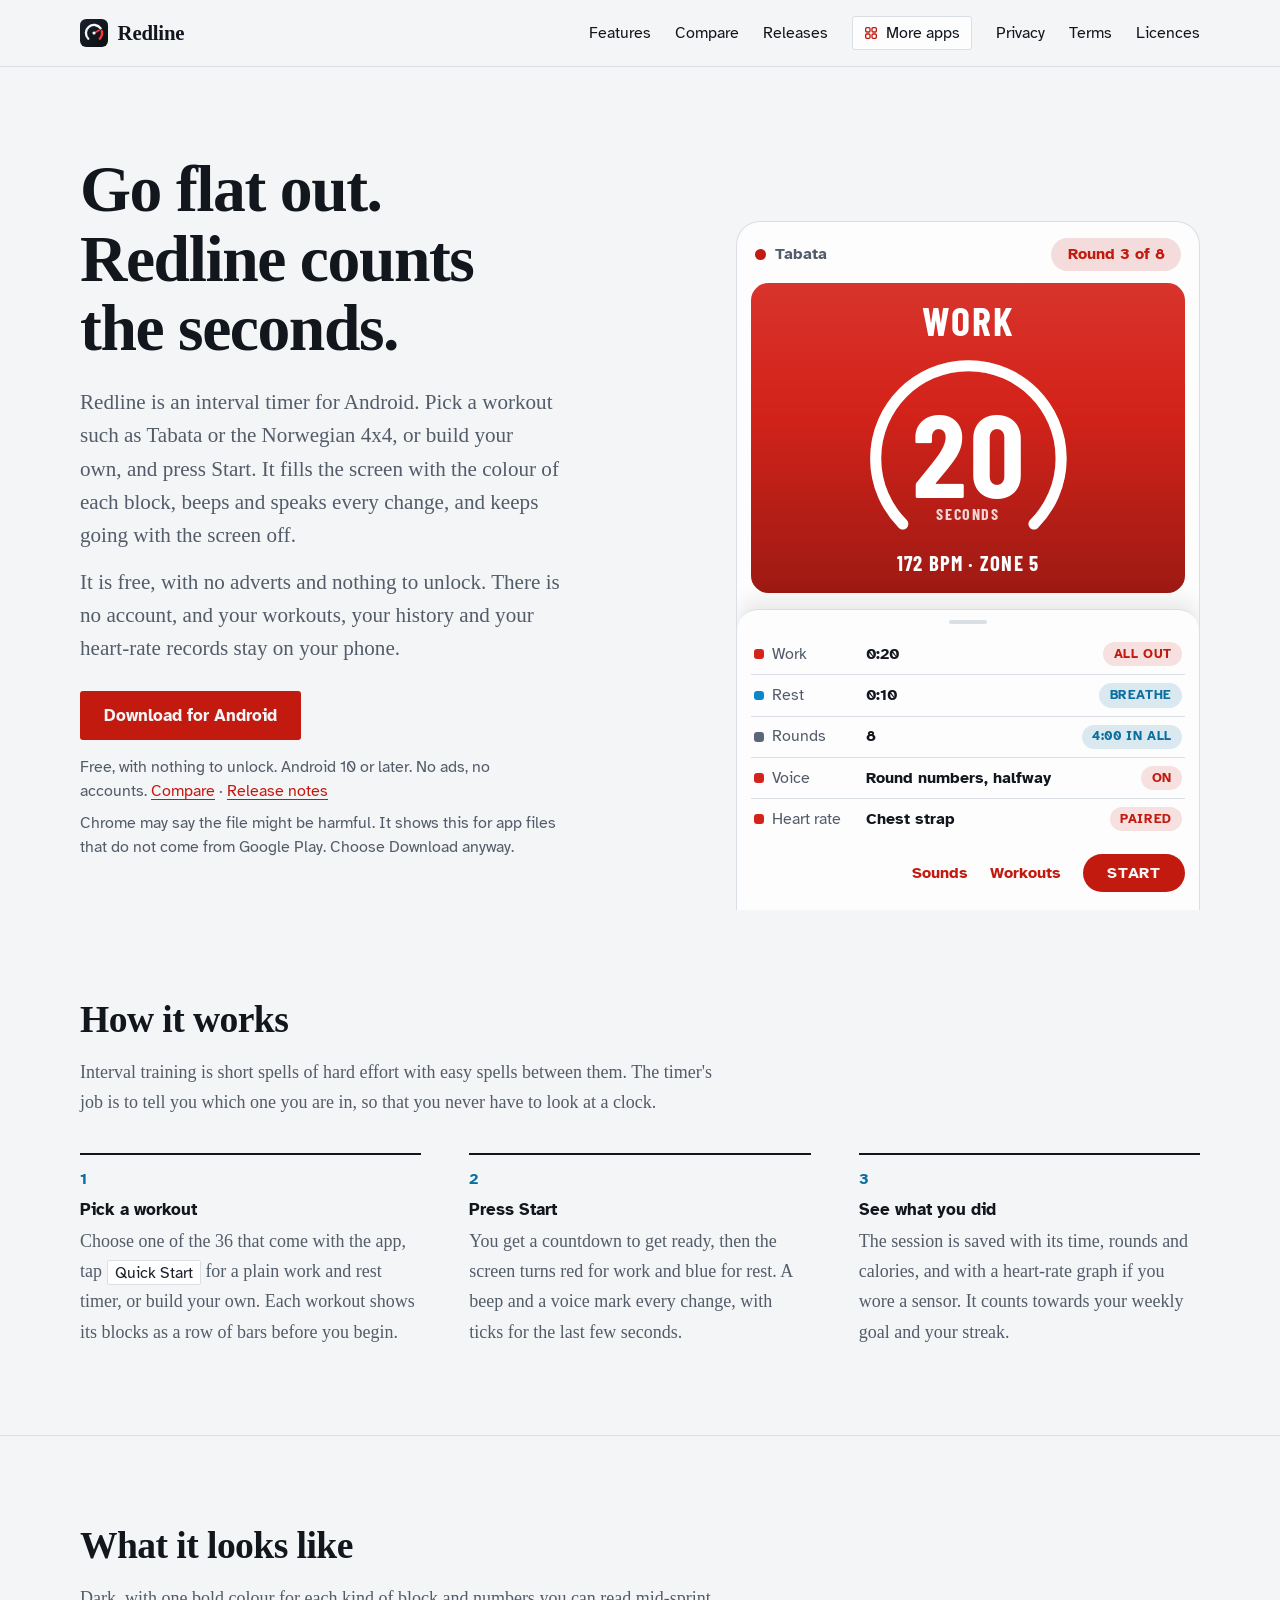
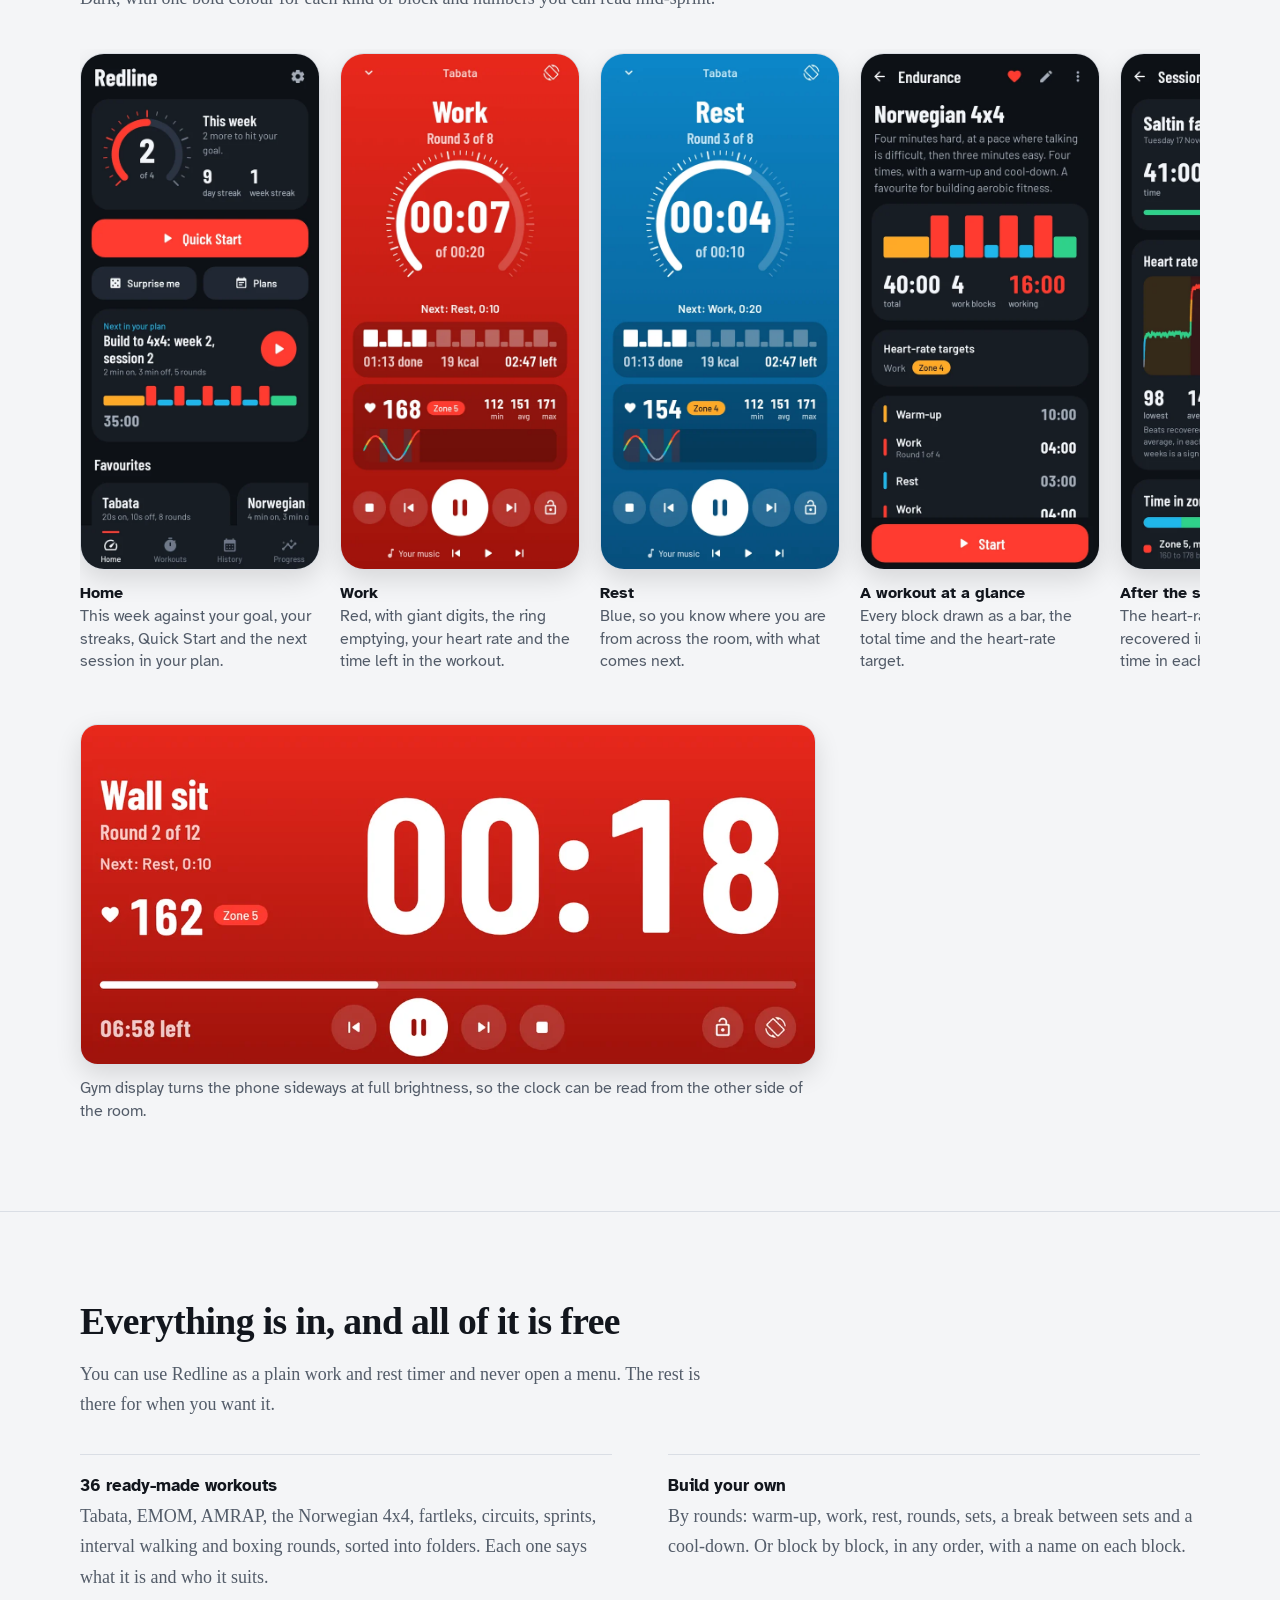
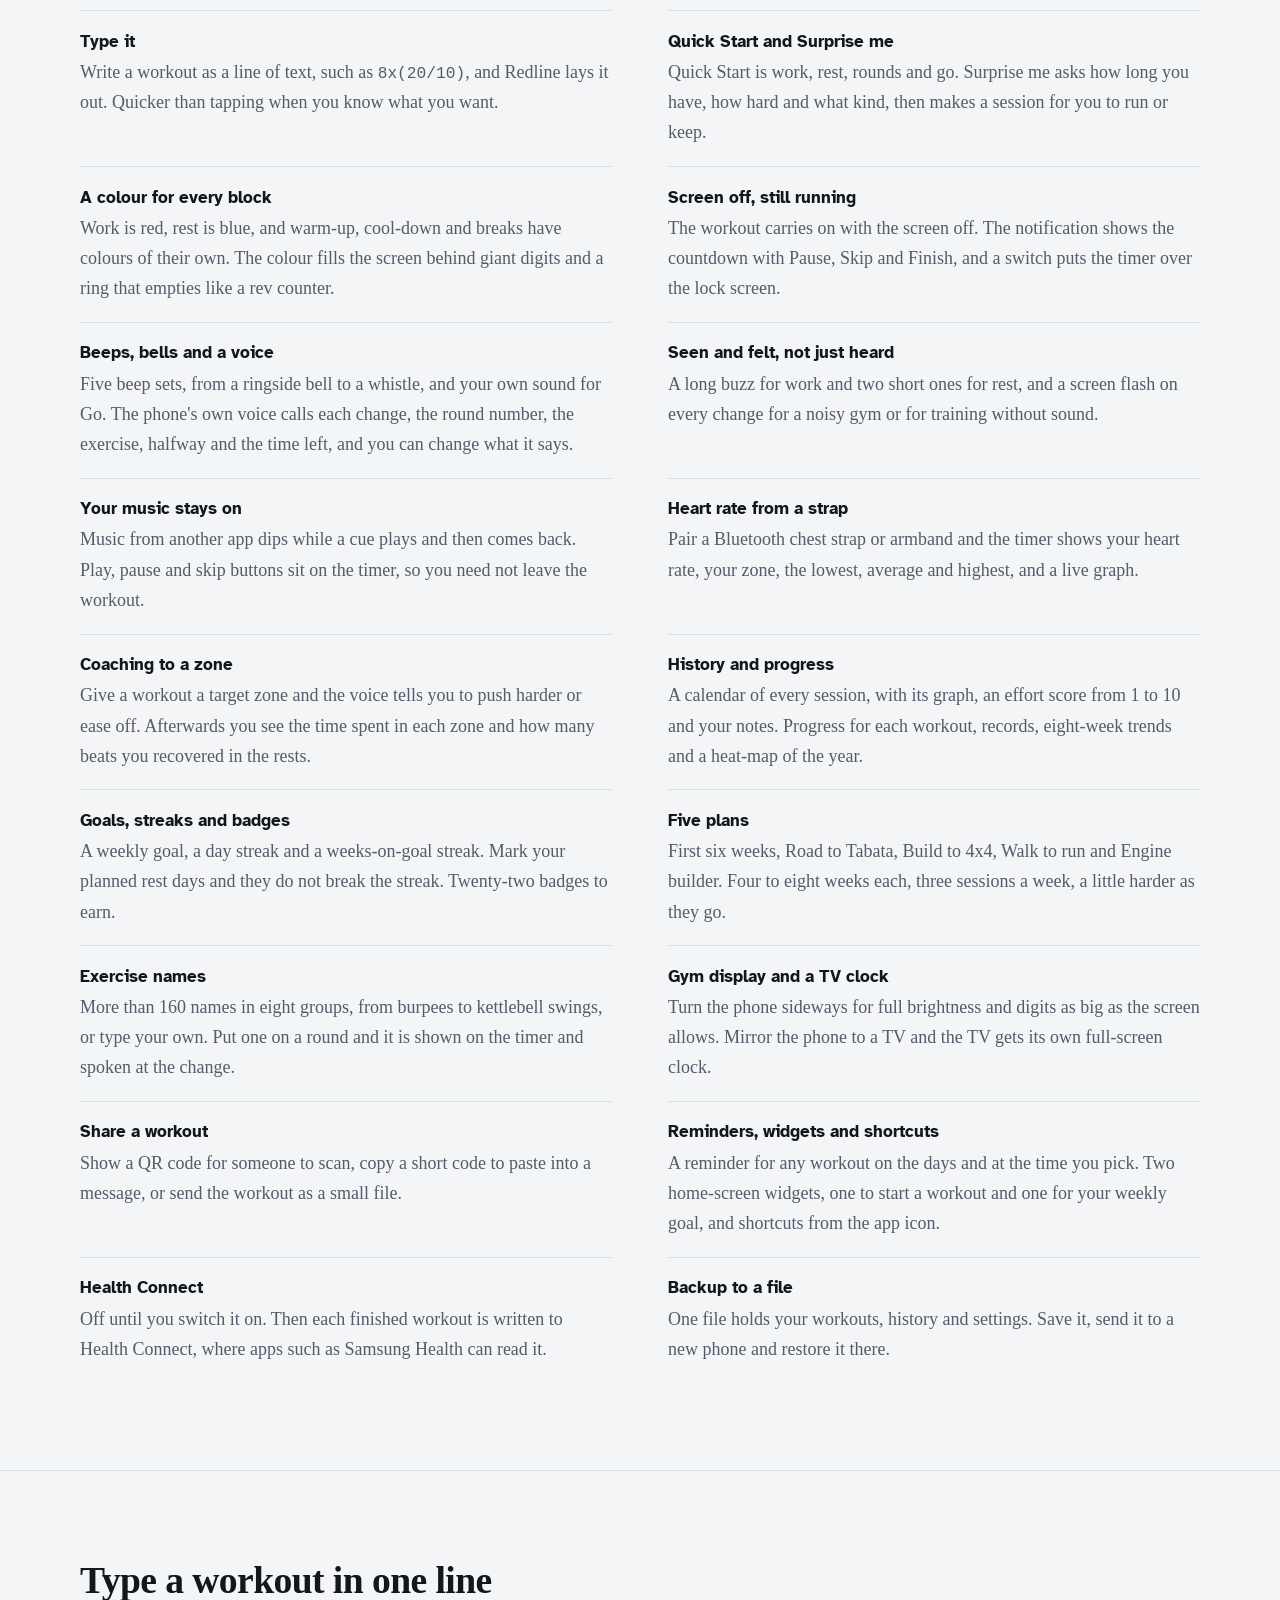
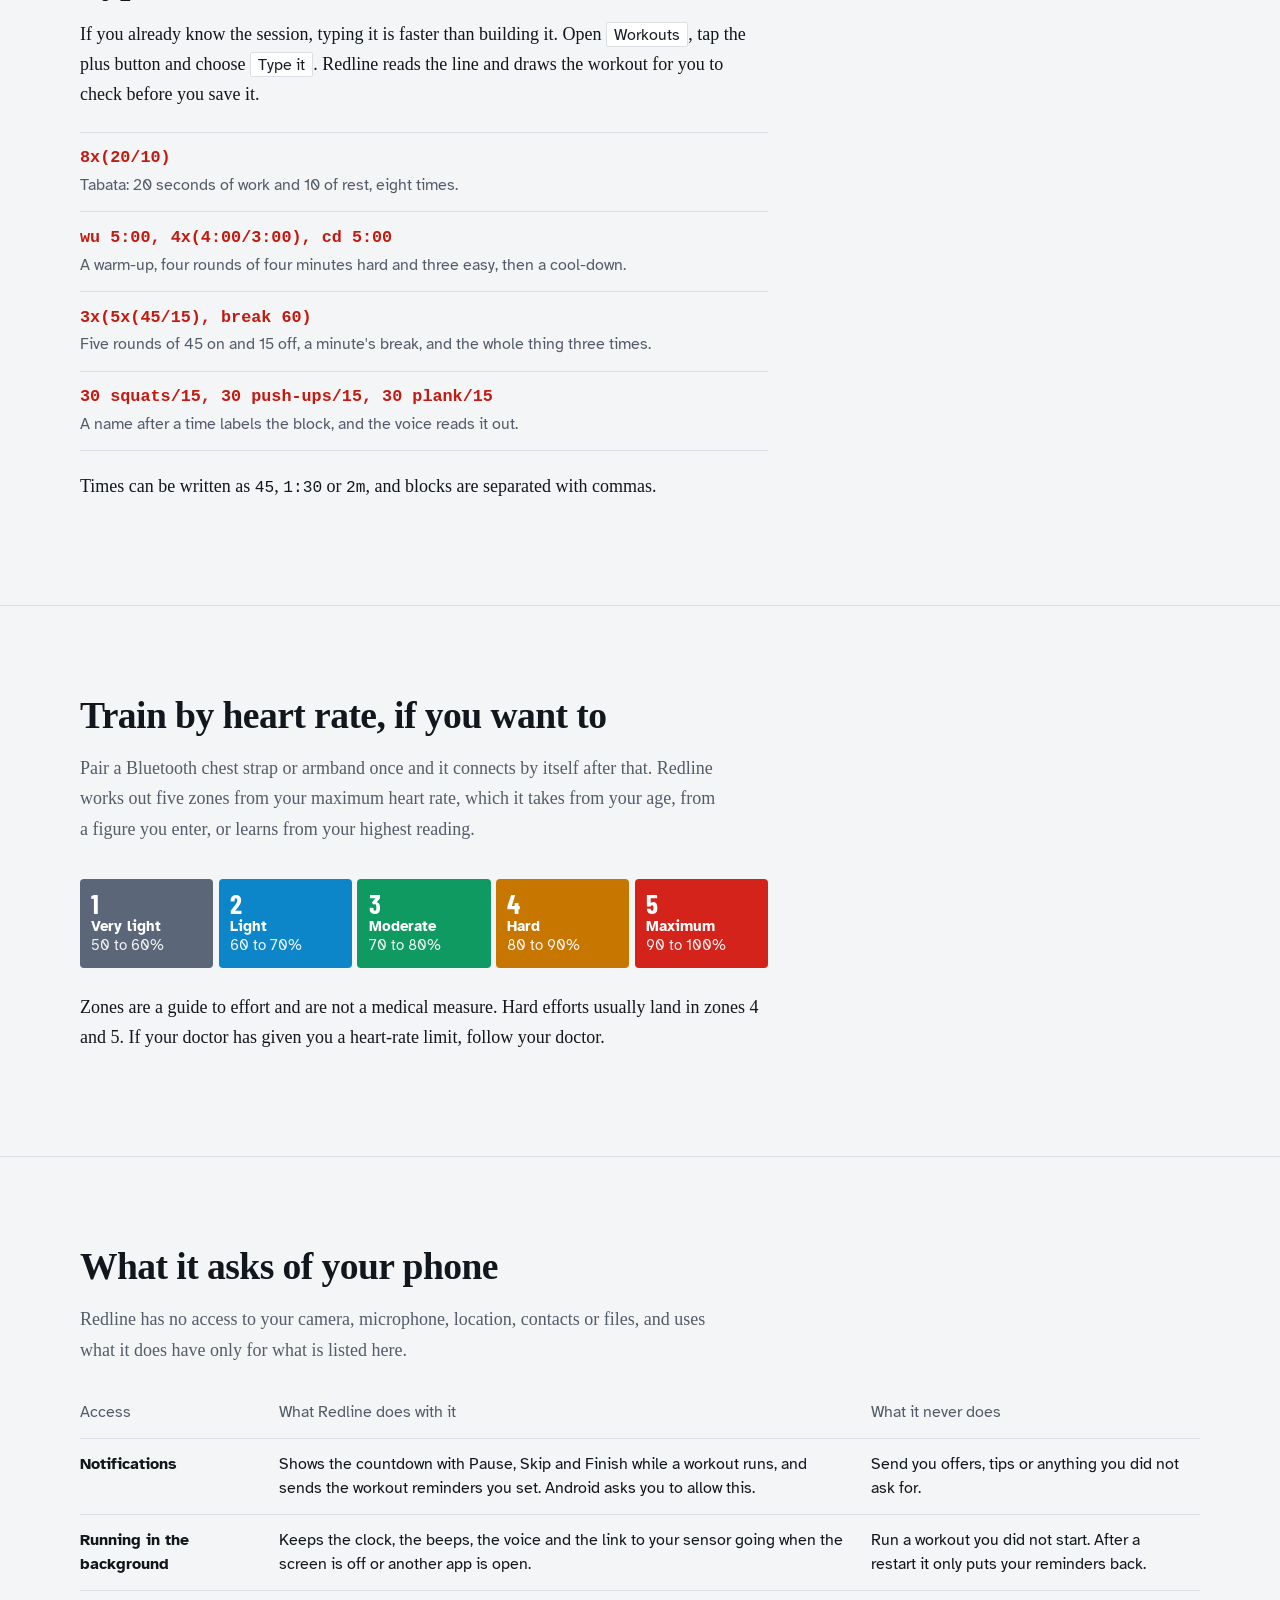
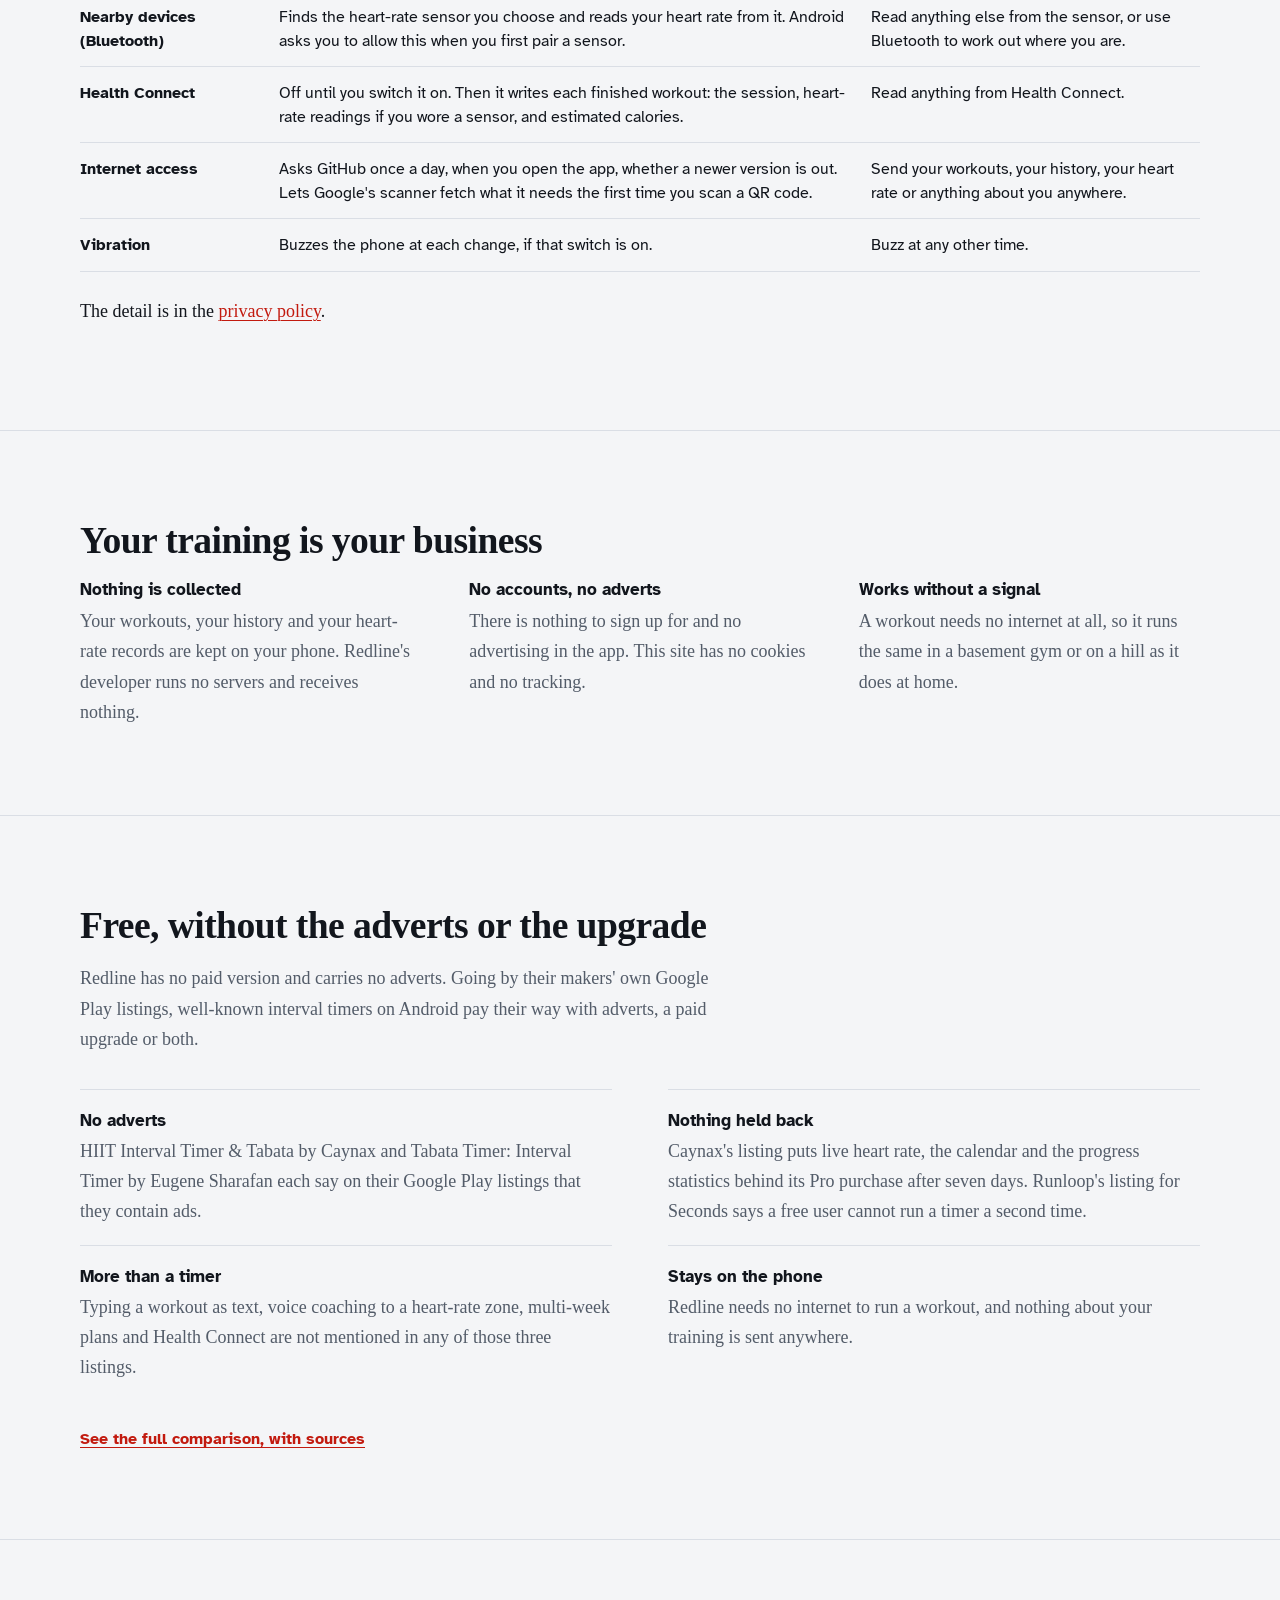
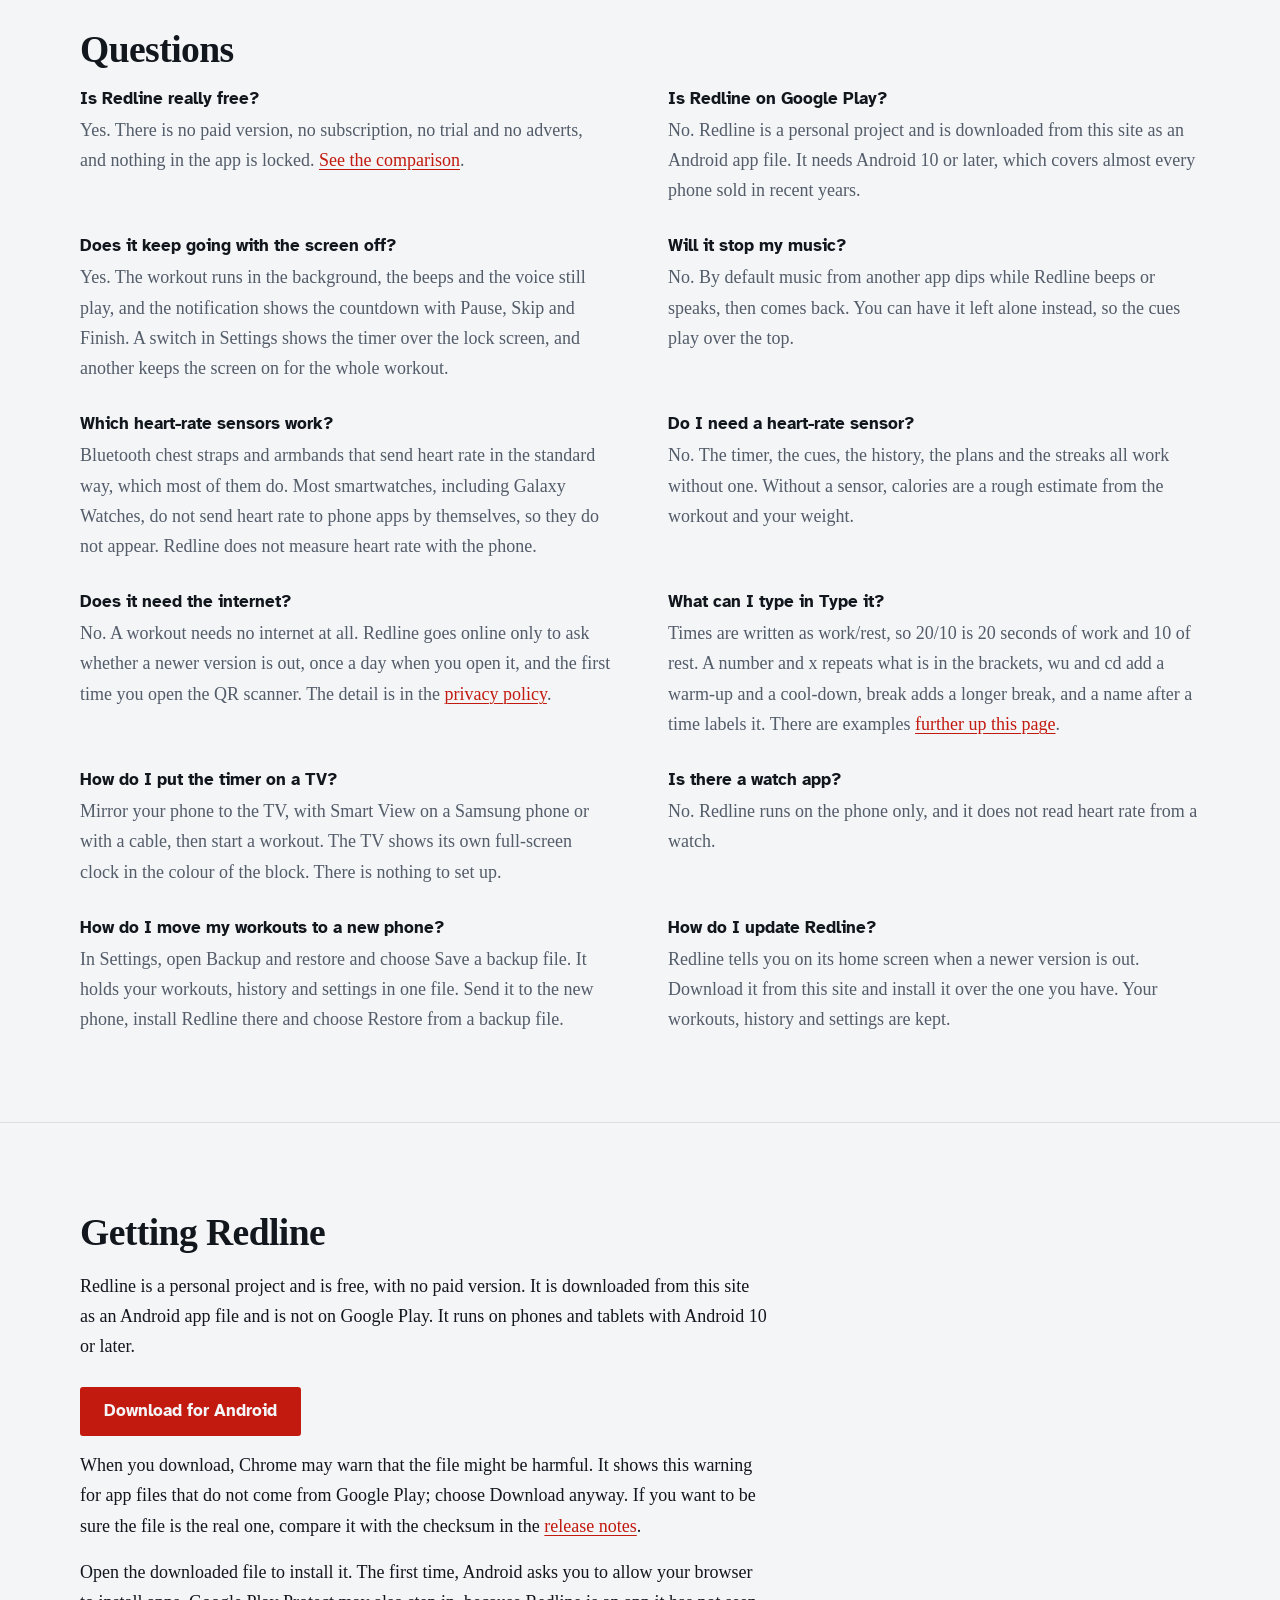
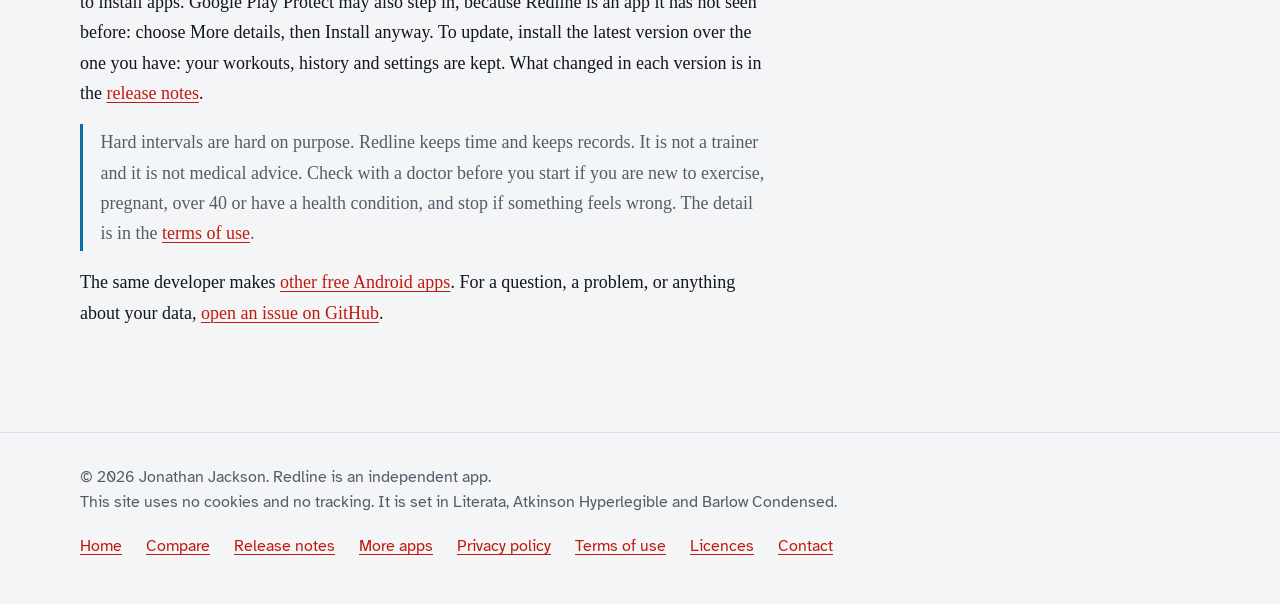
==== index.html @ 6bcaa049 "Redline website" ====
<!DOCTYPE html>
<html lang="en-GB">
<head>
<meta charset="utf-8">
<meta name="viewport" content="width=device-width, initial-scale=1">
<title>Redline: a free HIIT and interval timer for Android</title>
<meta name="description" content="Redline is an interval timer for Android with 36 ready-made workouts, spoken cues, Bluetooth heart-rate zones, history and plans. It runs with the screen off. Free, no adverts, no accounts.">
<meta name="author" content="Jonathan Jackson">
<link rel="canonical" href="https://customgpter.github.io/redline/">
<meta name="theme-color" content="#f4f5f7" media="(prefers-color-scheme: light)">
<meta name="theme-color" content="#0b0e13" media="(prefers-color-scheme: dark)">
<meta property="og:type" content="website">
<meta property="og:site_name" content="Redline">
<meta property="og:title" content="Redline: a free HIIT and interval timer for Android">
<meta property="og:description" content="Redline is an interval timer for Android with 36 ready-made workouts, spoken cues, Bluetooth heart-rate zones, history and plans. It runs with the screen off. Free, no adverts, no accounts.">
<meta property="og:url" content="https://customgpter.github.io/redline/">
<meta property="og:image" content="https://customgpter.github.io/redline/assets/og.png">
<meta property="og:image:width" content="1200">
<meta property="og:image:height" content="630">
<meta property="og:image:alt" content="Two Redline screens, the home screen and the timer during a work block, beside the Redline name">
<meta property="og:locale" content="en_GB">
<meta name="twitter:card" content="summary_large_image">
<link rel="icon" href="assets/favicon.svg" type="image/svg+xml">
<link rel="apple-touch-icon" href="assets/apple-touch-icon.png">
<link rel="preload" href="assets/fonts/literata-latin-700-normal.woff2" as="font" type="font/woff2" crossorigin>
<link rel="preload" href="assets/fonts/literata-latin-400-normal.woff2" as="font" type="font/woff2" crossorigin>
<link rel="stylesheet" href="assets/site.css?v=1">
<script type="application/ld+json">{"@context":"https://schema.org","@type":"SoftwareApplication","name":"Redline","url":"https://customgpter.github.io/redline/","description":"Redline is an Android interval timer for HIIT, Tabata, circuits and running intervals. It shows a full-screen colour for each block, beeps and speaks every change, reads Bluetooth heart-rate straps and keeps a history with streaks and plans. It runs with the screen off.","applicationCategory":"HealthApplication","applicationSubCategory":"Interval timer","operatingSystem":"Android 10 or later","softwareVersion":"1.0","downloadUrl":"https://github.com/CustomGPTer/redline/releases/latest/download/Redline.apk","releaseNotes":"https://customgpter.github.io/redline/releases.html","offers":{"@type":"Offer","price":"0","priceCurrency":"GBP"},"inLanguage":"en-GB","image":"https://customgpter.github.io/redline/assets/og.png","screenshot":["https://customgpter.github.io/redline/assets/shots/home.webp","https://customgpter.github.io/redline/assets/shots/work.webp","https://customgpter.github.io/redline/assets/shots/session.webp"],"featureList":["36 ready-made workouts","Build your own","Type it","Quick Start and Surprise me","A colour for every block","Screen off, still running","Beeps, bells and a voice","Seen and felt, not just heard","Your music stays on","Heart rate from a strap","Coaching to a zone","History and progress","Goals, streaks and badges","Five plans","Exercise names","Gym display and a TV clock","Share a workout","Reminders, widgets and shortcuts","Health Connect","Backup to a file","No adverts, no accounts"],"author":{"@type":"Person","name":"Jonathan Jackson"}}</script>
<script type="application/ld+json">{"@context":"https://schema.org","@type":"WebSite","name":"Redline","url":"https://customgpter.github.io/redline/","inLanguage":"en-GB"}</script>
<script type="application/ld+json">{"@context":"https://schema.org","@type":"FAQPage","mainEntity":[{"@type":"Question","name":"Is Redline really free?","acceptedAnswer":{"@type":"Answer","text":"Yes. There is no paid version, no subscription, no trial and no adverts, and nothing in the app is locked."}},{"@type":"Question","name":"Is Redline on Google Play?","acceptedAnswer":{"@type":"Answer","text":"No. Redline is a personal project and is downloaded from this site as an Android app file. It needs Android 10 or later, which covers almost every phone sold in recent years."}},{"@type":"Question","name":"Does it keep going with the screen off?","acceptedAnswer":{"@type":"Answer","text":"Yes. The workout runs in the background, the beeps and the voice still play, and the notification shows the countdown with Pause, Skip and Finish. A switch in Settings shows the timer over the lock screen, and another keeps the screen on for the whole workout."}},{"@type":"Question","name":"Will it stop my music?","acceptedAnswer":{"@type":"Answer","text":"No. By default music from another app dips while Redline beeps or speaks, then comes back. You can have it left alone instead, so the cues play over the top."}},{"@type":"Question","name":"Which heart-rate sensors work?","acceptedAnswer":{"@type":"Answer","text":"Bluetooth chest straps and armbands that send heart rate in the standard way, which most of them do. Most smartwatches, including Galaxy Watches, do not send heart rate to phone apps by themselves, so they do not appear. Redline does not measure heart rate with the phone."}},{"@type":"Question","name":"Do I need a heart-rate sensor?","acceptedAnswer":{"@type":"Answer","text":"No. The timer, the cues, the history, the plans and the streaks all work without one. Without a sensor, calories are a rough estimate from the workout and your weight."}},{"@type":"Question","name":"Does it need the internet?","acceptedAnswer":{"@type":"Answer","text":"No. A workout needs no internet at all. Redline goes online only to ask whether a newer version is out, once a day when you open it, and the first time you open the QR scanner."}},{"@type":"Question","name":"What can I type in Type it?","acceptedAnswer":{"@type":"Answer","text":"Times are written as work/rest, so 20/10 is 20 seconds of work and 10 of rest. A number and x repeats what is in the brackets, wu and cd add a warm-up and a cool-down, break adds a longer break, and a name after a time labels it."}},{"@type":"Question","name":"How do I put the timer on a TV?","acceptedAnswer":{"@type":"Answer","text":"Mirror your phone to the TV, with Smart View on a Samsung phone or with a cable, then start a workout. The TV shows its own full-screen clock in the colour of the block. There is nothing to set up."}},{"@type":"Question","name":"Is there a watch app?","acceptedAnswer":{"@type":"Answer","text":"No. Redline runs on the phone only, and it does not read heart rate from a watch."}},{"@type":"Question","name":"How do I move my workouts to a new phone?","acceptedAnswer":{"@type":"Answer","text":"In Settings, open Backup and restore and choose Save a backup file. It holds your workouts, history and settings in one file. Send it to the new phone, install Redline there and choose Restore from a backup file."}},{"@type":"Question","name":"How do I update Redline?","acceptedAnswer":{"@type":"Answer","text":"Redline tells you on its home screen when a newer version is out. Download it from this site and install it over the one you have. Your workouts, history and settings are kept."}}]}</script>
</head>
<body>
<a class="skip" href="#main">Skip to content</a>
<header class="masthead">
<div class="wrap">
<a class="brand" href="./" aria-label="Redline home"><svg viewBox="0 0 108 108" aria-hidden="true"><defs><linearGradient id="rl-m" x1="0" y1="0" x2="1" y2="1"><stop offset="0" stop-color="#1b222d"/><stop offset="1" stop-color="#0b0e13"/></linearGradient></defs><rect width="108" height="108" rx="24" fill="url(#rl-m)"/><g transform="translate(54 54) scale(1.3) translate(-54 -54)" fill="none" stroke-linecap="round"><path d="M37.03 70.97A24 24 0 1 1 73.66 40.23" stroke="#f4f6fa" stroke-width="7"/><path d="M77.2 48.5A24 24 0 0 1 70.97 70.97" stroke="#ff3b2f" stroke-width="7"/><path d="M54 54 69.5 46.2" stroke="#ff3b2f" stroke-width="5"/><circle cx="54" cy="54" r="4.6" fill="#f4f6fa"/></g></svg><span>Redline</span></a>
<nav aria-label="Main"><ul><li><a href="./#features">Features</a></li><li><a href="compare.html">Compare</a></li><li><a href="releases.html">Releases</a></li><li><a class="more-apps" href="more-apps.html"><svg viewBox="0 0 24 24" aria-hidden="true"><rect x="4" y="4" width="6.5" height="6.5" rx="1.6"/><rect x="13.5" y="4" width="6.5" height="6.5" rx="1.6"/><rect x="4" y="13.5" width="6.5" height="6.5" rx="1.6"/><rect x="13.5" y="13.5" width="6.5" height="6.5" rx="1.6"/></svg>More apps</a></li><li><a href="privacy.html">Privacy</a></li><li><a href="terms.html">Terms</a></li><li><a href="licences.html">Licences</a></li></ul></nav>
</div>
</header>
<main id="main">
<div class="hero">
<div class="wrap hero-grid">
<div class="hero-copy">
<h1>Go flat out. Redline counts the seconds.</h1>
<p class="lede">Redline is an interval timer for Android. Pick a workout such as Tabata or the Norwegian 4x4, or build your own, and press Start. It fills the screen with the colour of each block, beeps and speaks every change, and keeps going with the screen off.</p>
<p class="lede">It is free, with no adverts and nothing to unlock. There is no account, and your workouts, your history and your heart-rate records stay on your phone.</p>
<p class="get"><a class="button" href="https://github.com/CustomGPTer/redline/releases/latest/download/Redline.apk">Download for Android</a></p>
<p class="facts">Free, with nothing to unlock. Android 10 or later. No ads, no accounts. <a href="compare.html">Compare</a> &middot; <a href="releases.html">Release notes</a></p>
<p class="facts">Chrome may say the file might be harmful. It shows this for app files that do not come from Google Play. Choose Download anyway.</p>
</div>
<div class="demo" role="img" aria-label="The Redline timer during round 3 of 8 of a Tabata workout. A red screen counts down the 20 seconds of work inside a ring that empties like a rev counter, and shows a heart rate of 172 in zone 5. At the change the screen flashes and turns blue for the 10 seconds of rest. Underneath are the settings for the workout: 20 seconds of work, 10 seconds of rest, eight rounds, the voice calling round numbers and a chest strap for heart rate. The buttons read Sounds, Workouts and Start."><div class="view"><div class="bar"><span class="dot"></span><span>Tabata</span><span class="next">Round 3 of 8</span></div><div class="stage"><span class="ph"><span class="ph-a">Work</span><span class="ph-b">Rest</span></span><span class="dial"><svg viewBox="0 0 200 200" aria-hidden="true"><path class="track" d="M40.6 159.4A84 84 0 1 1 159.4 159.4"/><path class="run" pathLength="100" d="M40.6 159.4A84 84 0 1 1 159.4 159.4"/></svg><span class="clock"><span class="reel"><b>20</b><b>19</b><b>18</b><b>17</b><b>16</b><b>15</b><b>14</b><b>13</b><b>12</b><b>11</b><b>10</b><b>9</b><b>8</b><b>7</b><b>6</b><b>5</b><b>4</b><b>3</b><b>2</b><b>1</b><b>10</b><b>9</b><b>8</b><b>7</b><b>6</b><b>5</b><b>4</b><b>3</b><b>2</b><b>1</b></span></span><span class="unit">seconds</span></span><span class="call"><span class="call-a">172 bpm &middot; zone 5</span><span class="call-b">Next: round 4</span></span></div></div><div class="sheet"><ul class="rows"><li class="row" style="--j:0;--c:#d4231a"><span class="k">Work</span><span class="v">0:20</span><span class="t">All out</span></li><li class="row calm" style="--j:1;--c:#0c86c8"><span class="k">Rest</span><span class="v">0:10</span><span class="t">Breathe</span></li><li class="row calm" style="--j:2;--c:#5b6678"><span class="k">Rounds</span><span class="v">8</span><span class="t">4:00 in all</span></li><li class="row" style="--j:3;--c:#d4231a"><span class="k">Voice</span><span class="v">Round numbers, halfway</span><span class="t">On</span></li><li class="row" style="--j:4;--c:#d4231a"><span class="k">Heart rate</span><span class="v">Chest strap</span><span class="t">Paired</span></li></ul><div class="acts"><span>Sounds</span><span>Workouts</span><span class="do">START</span></div></div></div>
</div>
</div>

<section id="how" aria-labelledby="how-h">
<div class="wrap">
<h2 id="how-h">How it works</h2>
<p class="intro">Interval training is short spells of hard effort with easy spells between them. The timer&#x27;s job is to tell you which one you are in, so that you never have to look at a clock.</p>
<ol class="steps">
<li><h3>Pick a workout</h3><p>Choose one of the 36 that come with the app, tap <span class="path">Quick Start</span> for a plain work and rest timer, or build your own. Each workout shows its blocks as a row of bars before you begin.</p></li>
<li><h3>Press Start</h3><p>You get a countdown to get ready, then the screen turns red for work and blue for rest. A beep and a voice mark every change, with ticks for the last few seconds.</p></li>
<li><h3>See what you did</h3><p>The session is saved with its time, rounds and calories, and with a heart-rate graph if you wore a sensor. It counts towards your weekly goal and your streak.</p></li>
</ol>
</div>
</section>

<section id="screens" aria-labelledby="screens-h">
<div class="wrap">
<h2 id="screens-h">What it looks like</h2>
<p class="intro">Dark, with one bold colour for each kind of block and numbers you can read mid-sprint.</p>
<ul class="shots"><li><figure><img src="assets/shots/home.webp" width="540" height="1170" alt="Home: This week against your goal, your streaks, Quick Start and the next session in your plan."><figcaption><strong>Home</strong>This week against your goal, your streaks, Quick Start and the next session in your plan.</figcaption></figure></li><li><figure><img src="assets/shots/work.webp" width="540" height="1170" alt="Work: Red, with giant digits, the ring emptying, your heart rate and the time left in the workout."><figcaption><strong>Work</strong>Red, with giant digits, the ring emptying, your heart rate and the time left in the workout.</figcaption></figure></li><li><figure><img src="assets/shots/rest.webp" width="540" height="1170" alt="Rest: Blue, so you know where you are from across the room, with what comes next."><figcaption><strong>Rest</strong>Blue, so you know where you are from across the room, with what comes next.</figcaption></figure></li><li><figure><img src="assets/shots/workout.webp" width="540" height="1170" alt="A workout at a glance: Every block drawn as a bar, the total time and the heart-rate target." loading="lazy"><figcaption><strong>A workout at a glance</strong>Every block drawn as a bar, the total time and the heart-rate target.</figcaption></figure></li><li><figure><img src="assets/shots/session.webp" width="540" height="1170" alt="After the session: The heart-rate graph, beats recovered in the rests and the time in each zone." loading="lazy"><figcaption><strong>After the session</strong>The heart-rate graph, beats recovered in the rests and the time in each zone.</figcaption></figure></li><li><figure><img src="assets/shots/progress.webp" width="540" height="1170" alt="Progress: Your weekly goal, totals, streaks, records and the last eight weeks." loading="lazy"><figcaption><strong>Progress</strong>Your weekly goal, totals, streaks, records and the last eight weeks.</figcaption></figure></li><li><figure><img src="assets/shots/plans.webp" width="540" height="1170" alt="Plans: Multi-week plans, ticked off session by session." loading="lazy"><figcaption><strong>Plans</strong>Multi-week plans, ticked off session by session.</figcaption></figure></li><li><figure><img src="assets/shots/surprise.webp" width="540" height="1170" alt="Surprise me: Say how long, how hard and what kind, and roll again until you like it." loading="lazy"><figcaption><strong>Surprise me</strong>Say how long, how hard and what kind, and roll again until you like it.</figcaption></figure></li></ul>
<figure class="wide-shot"><img src="assets/shots/gym.webp" width="1040" height="480" alt="Gym display: the phone turned sideways, with the time left in the block filling the screen beside the exercise name and heart rate" loading="lazy"><figcaption>Gym display turns the phone sideways at full brightness, so the clock can be read from the other side of the room.</figcaption></figure>
</div>
</section>

<section id="features" aria-labelledby="features-h">
<div class="wrap">
<h2 id="features-h">Everything is in, and all of it is free</h2>
<p class="intro">You can use Redline as a plain work and rest timer and never open a menu. The rest is there for when you want it.</p>
<dl class="features">
<div><dt>36 ready-made workouts</dt><dd>Tabata, EMOM, AMRAP, the Norwegian 4x4, fartleks, circuits, sprints, interval walking and boxing rounds, sorted into folders. Each one says what it is and who it suits.</dd></div><div><dt>Build your own</dt><dd>By rounds: warm-up, work, rest, rounds, sets, a break between sets and a cool-down. Or block by block, in any order, with a name on each block.</dd></div><div><dt>Type it</dt><dd>Write a workout as a line of text, such as <code>8x(20/10)</code>, and Redline lays it out. Quicker than tapping when you know what you want.</dd></div><div><dt>Quick Start and Surprise me</dt><dd>Quick Start is work, rest, rounds and go. Surprise me asks how long you have, how hard and what kind, then makes a session for you to run or keep.</dd></div><div><dt>A colour for every block</dt><dd>Work is red, rest is blue, and warm-up, cool-down and breaks have colours of their own. The colour fills the screen behind giant digits and a ring that empties like a rev counter.</dd></div><div><dt>Screen off, still running</dt><dd>The workout carries on with the screen off. The notification shows the countdown with Pause, Skip and Finish, and a switch puts the timer over the lock screen.</dd></div><div><dt>Beeps, bells and a voice</dt><dd>Five beep sets, from a ringside bell to a whistle, and your own sound for Go. The phone&#x27;s own voice calls each change, the round number, the exercise, halfway and the time left, and you can change what it says.</dd></div><div><dt>Seen and felt, not just heard</dt><dd>A long buzz for work and two short ones for rest, and a screen flash on every change for a noisy gym or for training without sound.</dd></div><div><dt>Your music stays on</dt><dd>Music from another app dips while a cue plays and then comes back. Play, pause and skip buttons sit on the timer, so you need not leave the workout.</dd></div><div><dt>Heart rate from a strap</dt><dd>Pair a Bluetooth chest strap or armband and the timer shows your heart rate, your zone, the lowest, average and highest, and a live graph.</dd></div><div><dt>Coaching to a zone</dt><dd>Give a workout a target zone and the voice tells you to push harder or ease off. Afterwards you see the time spent in each zone and how many beats you recovered in the rests.</dd></div><div><dt>History and progress</dt><dd>A calendar of every session, with its graph, an effort score from 1 to 10 and your notes. Progress for each workout, records, eight-week trends and a heat-map of the year.</dd></div><div><dt>Goals, streaks and badges</dt><dd>A weekly goal, a day streak and a weeks-on-goal streak. Mark your planned rest days and they do not break the streak. Twenty-two badges to earn.</dd></div><div><dt>Five plans</dt><dd>First six weeks, Road to Tabata, Build to 4x4, Walk to run and Engine builder. Four to eight weeks each, three sessions a week, a little harder as they go.</dd></div><div><dt>Exercise names</dt><dd>More than 160 names in eight groups, from burpees to kettlebell swings, or type your own. Put one on a round and it is shown on the timer and spoken at the change.</dd></div><div><dt>Gym display and a TV clock</dt><dd>Turn the phone sideways for full brightness and digits as big as the screen allows. Mirror the phone to a TV and the TV gets its own full-screen clock.</dd></div><div><dt>Share a workout</dt><dd>Show a QR code for someone to scan, copy a short code to paste into a message, or send the workout as a small file.</dd></div><div><dt>Reminders, widgets and shortcuts</dt><dd>A reminder for any workout on the days and at the time you pick. Two home-screen widgets, one to start a workout and one for your weekly goal, and shortcuts from the app icon.</dd></div><div><dt>Health Connect</dt><dd>Off until you switch it on. Then each finished workout is written to Health Connect, where apps such as Samsung Health can read it.</dd></div><div><dt>Backup to a file</dt><dd>One file holds your workouts, history and settings. Save it, send it to a new phone and restore it there.</dd></div>
</dl>
</div>
</section>

<section id="typed" aria-labelledby="typed-h">
<div class="wrap"><div class="measure">
<h2 id="typed-h">Type a workout in one line</h2>
<p>If you already know the session, typing it is faster than building it. Open <span class="path">Workouts</span>, tap the plus button and choose <span class="path">Type it</span>. Redline reads the line and draws the workout for you to check before you save it.</p>
<ul class="typed">
<li><code>8x(20/10)</code><span>Tabata: 20 seconds of work and 10 of rest, eight times.</span></li>
<li><code>wu 5:00, 4x(4:00/3:00), cd 5:00</code><span>A warm-up, four rounds of four minutes hard and three easy, then a cool-down.</span></li>
<li><code>3x(5x(45/15), break 60)</code><span>Five rounds of 45 on and 15 off, a minute&#x27;s break, and the whole thing three times.</span></li>
<li><code>30 squats/15, 30 push-ups/15, 30 plank/15</code><span>A name after a time labels the block, and the voice reads it out.</span></li>
</ul>
<p>Times can be written as <code>45</code>, <code>1:30</code> or <code>2m</code>, and blocks are separated with commas.</p>
</div></div>
</section>

<section id="heart" aria-labelledby="heart-h">
<div class="wrap">
<h2 id="heart-h">Train by heart rate, if you want to</h2>
<p class="intro">Pair a Bluetooth chest strap or armband once and it connects by itself after that. Redline works out five zones from your maximum heart rate, which it takes from your age, from a figure you enter, or learns from your highest reading.</p>
<ul class="zones">
<li style="--z:#5b6678"><b>1</b>Very light<span>50 to 60%</span></li>
<li style="--z:#0c86c8"><b>2</b>Light<span>60 to 70%</span></li>
<li style="--z:#0f9a62"><b>3</b>Moderate<span>70 to 80%</span></li>
<li style="--z:#c77700"><b>4</b>Hard<span>80 to 90%</span></li>
<li style="--z:#d4231a"><b>5</b>Maximum<span>90 to 100%</span></li>
</ul>
<p class="after-table measure">Zones are a guide to effort and are not a medical measure. Hard efforts usually land in zones 4 and 5. If your doctor has given you a heart-rate limit, follow your doctor.</p>
</div>
</section>

<section id="permissions" aria-labelledby="permissions-h">
<div class="wrap">
<h2 id="permissions-h">What it asks of your phone</h2>
<p class="intro">Redline has no access to your camera, microphone, location, contacts or files, and uses what it does have only for what is listed here.</p>
<div class="scroll">
<table>
<thead><tr><th scope="col">Access</th><th scope="col">What Redline does with it</th><th scope="col">What it never does</th></tr></thead>
<tbody>
<tr><th scope="row">Notifications</th><td>Shows the countdown with Pause, Skip and Finish while a workout runs, and sends the workout reminders you set. Android asks you to allow this.</td><td>Send you offers, tips or anything you did not ask for.</td></tr>
<tr><th scope="row">Running in the background</th><td>Keeps the clock, the beeps, the voice and the link to your sensor going when the screen is off or another app is open.</td><td>Run a workout you did not start. After a restart it only puts your reminders back.</td></tr>
<tr><th scope="row">Nearby devices (Bluetooth)</th><td>Finds the heart-rate sensor you choose and reads your heart rate from it. Android asks you to allow this when you first pair a sensor.</td><td>Read anything else from the sensor, or use Bluetooth to work out where you are.</td></tr>
<tr><th scope="row">Health Connect</th><td>Off until you switch it on. Then it writes each finished workout: the session, heart-rate readings if you wore a sensor, and estimated calories.</td><td>Read anything from Health Connect.</td></tr>
<tr><th scope="row">Internet access</th><td>Asks GitHub once a day, when you open the app, whether a newer version is out. Lets Google&#x27;s scanner fetch what it needs the first time you scan a QR code.</td><td>Send your workouts, your history, your heart rate or anything about you anywhere.</td></tr>
<tr><th scope="row">Vibration</th><td>Buzzes the phone at each change, if that switch is on.</td><td>Buzz at any other time.</td></tr>
</tbody>
</table>
</div>
<p class="after-table">The detail is in the <a href="privacy.html">privacy policy</a>.</p>
</div>
</section>

<section id="privacy" aria-labelledby="privacy-h">
<div class="wrap">
<h2 id="privacy-h">Your training is your business</h2>
<ul class="plain">
<li><h3>Nothing is collected</h3><p>Your workouts, your history and your heart-rate records are kept on your phone. Redline&#x27;s developer runs no servers and receives nothing.</p></li>
<li><h3>No accounts, no adverts</h3><p>There is nothing to sign up for and no advertising in the app. This site has no cookies and no tracking.</p></li>
<li><h3>Works without a signal</h3><p>A workout needs no internet at all, so it runs the same in a basement gym or on a hill as it does at home.</p></li>
</ul>
</div>
</section>

<section id="free" aria-labelledby="free-h">
<div class="wrap">
<h2 id="free-h">Free, without the adverts or the upgrade</h2>
<p class="intro">Redline has no paid version and carries no adverts. Going by their makers&#x27; own Google Play listings, well-known interval timers on Android pay their way with adverts, a paid upgrade or both.</p>
<dl class="features">
<div><dt>No adverts</dt><dd>HIIT Interval Timer &amp; Tabata by Caynax and Tabata Timer: Interval Timer by Eugene Sharafan each say on their Google Play listings that they contain ads.</dd></div>
<div><dt>Nothing held back</dt><dd>Caynax&#x27;s listing puts live heart rate, the calendar and the progress statistics behind its Pro purchase after seven days. Runloop&#x27;s listing for Seconds says a free user cannot run a timer a second time.</dd></div>
<div><dt>More than a timer</dt><dd>Typing a workout as text, voice coaching to a heart-rate zone, multi-week plans and Health Connect are not mentioned in any of those three listings.</dd></div>
<div><dt>Stays on the phone</dt><dd>Redline needs no internet to run a workout, and nothing about your training is sent anywhere.</dd></div>
</dl>
<p class="more"><a href="compare.html">See the full comparison, with sources</a></p>
</div>
</section>

<section id="questions" aria-labelledby="questions-h">
<div class="wrap">
<h2 id="questions-h">Questions</h2>
<div class="faq">
<div><h3>Is Redline really free?</h3><p>Yes. There is no paid version, no subscription, no trial and no adverts, and nothing in the app is locked. <a href="compare.html">See the comparison</a>.</p></div><div><h3>Is Redline on Google Play?</h3><p>No. Redline is a personal project and is downloaded from this site as an Android app file. It needs Android 10 or later, which covers almost every phone sold in recent years.</p></div><div><h3>Does it keep going with the screen off?</h3><p>Yes. The workout runs in the background, the beeps and the voice still play, and the notification shows the countdown with Pause, Skip and Finish. A switch in Settings shows the timer over the lock screen, and another keeps the screen on for the whole workout.</p></div><div><h3>Will it stop my music?</h3><p>No. By default music from another app dips while Redline beeps or speaks, then comes back. You can have it left alone instead, so the cues play over the top.</p></div><div><h3>Which heart-rate sensors work?</h3><p>Bluetooth chest straps and armbands that send heart rate in the standard way, which most of them do. Most smartwatches, including Galaxy Watches, do not send heart rate to phone apps by themselves, so they do not appear. Redline does not measure heart rate with the phone.</p></div><div><h3>Do I need a heart-rate sensor?</h3><p>No. The timer, the cues, the history, the plans and the streaks all work without one. Without a sensor, calories are a rough estimate from the workout and your weight.</p></div><div><h3>Does it need the internet?</h3><p>No. A workout needs no internet at all. Redline goes online only to ask whether a newer version is out, once a day when you open it, and the first time you open the QR scanner. The detail is in the <a href="privacy.html#services">privacy policy</a>.</p></div><div><h3>What can I type in Type it?</h3><p>Times are written as work/rest, so 20/10 is 20 seconds of work and 10 of rest. A number and x repeats what is in the brackets, wu and cd add a warm-up and a cool-down, break adds a longer break, and a name after a time labels it. There are examples <a href="#typed">further up this page</a>.</p></div><div><h3>How do I put the timer on a TV?</h3><p>Mirror your phone to the TV, with Smart View on a Samsung phone or with a cable, then start a workout. The TV shows its own full-screen clock in the colour of the block. There is nothing to set up.</p></div><div><h3>Is there a watch app?</h3><p>No. Redline runs on the phone only, and it does not read heart rate from a watch.</p></div><div><h3>How do I move my workouts to a new phone?</h3><p>In Settings, open Backup and restore and choose Save a backup file. It holds your workouts, history and settings in one file. Send it to the new phone, install Redline there and choose Restore from a backup file.</p></div><div><h3>How do I update Redline?</h3><p>Redline tells you on its home screen when a newer version is out. Download it from this site and install it over the one you have. Your workouts, history and settings are kept.</p></div>
</div>
</div>
</section>

<section id="get" aria-labelledby="get-h">
<div class="wrap"><div class="measure">
<h2 id="get-h">Getting Redline</h2>
<p>Redline is a personal project and is free, with no paid version. It is downloaded from this site as an Android app file and is not on Google Play. It runs on phones and tablets with Android 10 or later.</p>
<p class="get"><a class="button" href="https://github.com/CustomGPTer/redline/releases/latest/download/Redline.apk">Download for Android</a></p>
<p>When you download, Chrome may warn that the file might be harmful. It shows this warning for app files that do not come from Google Play; choose Download anyway. If you want to be sure the file is the real one, compare it with the checksum in the <a href="releases.html#checking">release notes</a>.</p>
<p>Open the downloaded file to install it. The first time, Android asks you to allow your browser to install apps. Google Play Protect may also step in, because Redline is an app it has not seen before: choose More details, then Install anyway. To update, install the latest version over the one you have: your workouts, history and settings are kept. What changed in each version is in the <a href="releases.html">release notes</a>.</p>
<p class="note">Hard intervals are hard on purpose. Redline keeps time and keeps records. It is not a trainer and it is not medical advice. Check with a doctor before you start if you are new to exercise, pregnant, over 40 or have a health condition, and stop if something feels wrong. The detail is in the <a href="terms.html#health">terms of use</a>.</p>
<p>The same developer makes <a href="more-apps.html">other free Android apps</a>. For a question, a problem, or anything about your data, <a href="https://github.com/CustomGPTer/redline/issues">open an issue on GitHub</a>.</p>
</div></div>
</section>
</main>
<footer class="colophon">
<div class="wrap">
<div>
<p>&copy; 2026 Jonathan Jackson. Redline is an independent app.</p>
<p>This site uses no cookies and no tracking. It is set in Literata, Atkinson Hyperlegible and Barlow Condensed.</p>
</div>
<nav aria-label="Footer"><ul>
<li><a href="./">Home</a></li>
<li><a href="compare.html">Compare</a></li>
<li><a href="releases.html">Release notes</a></li>
<li><a href="more-apps.html">More apps</a></li>
<li><a href="privacy.html">Privacy policy</a></li>
<li><a href="terms.html">Terms of use</a></li>
<li><a href="licences.html">Licences</a></li>
<li><a href="https://github.com/CustomGPTer/redline/issues">Contact</a></li>
</ul></nav>
</div>
</footer>
</body>
</html>
---- assets/site.css ----
@font-face{font-family:"Literata";src:url("fonts/literata-latin-400-normal.woff2") format("woff2");font-weight:400;font-style:normal;font-display:swap}
@font-face{font-family:"Literata";src:url("fonts/literata-latin-400-italic.woff2") format("woff2");font-weight:400;font-style:italic;font-display:swap}
@font-face{font-family:"Literata";src:url("fonts/literata-latin-700-normal.woff2") format("woff2");font-weight:700;font-style:normal;font-display:swap}
@font-face{font-family:"Atkinson Hyperlegible";src:url("fonts/atkinson-hyperlegible-latin-400-normal.woff2") format("woff2");font-weight:400;font-style:normal;font-display:swap}
@font-face{font-family:"Atkinson Hyperlegible";src:url("fonts/atkinson-hyperlegible-latin-700-normal.woff2") format("woff2");font-weight:700;font-style:normal;font-display:swap}
@font-face{font-family:"Barlow Condensed";src:url("fonts/barlow-condensed-latin-700-normal.woff2") format("woff2");font-weight:700;font-style:normal;font-display:swap}

:root{
  --paper:#f4f5f7; --sheet:#fdfdfe; --ink:#12161d; --soft:#535c69; --rule:#dadee5;
  --key:#c21a0f; --mark:#0b6e9f; --label:#ffffff; --label-ink:#1a2029;
  --work:#d4231a; --work2:#9e120b; --rest:#0c86c8; --rest2:#064e7c; --warm:#d98200; --cool:#0f9a62; --brk:#6551e0; --prep:#5b6678;
  --serif:"Literata",Georgia,"Times New Roman",serif;
  --sans:"Atkinson Hyperlegible",system-ui,-apple-system,"Segoe UI",Roboto,sans-serif;
  --digits:"Barlow Condensed","Arial Narrow",Impact,sans-serif;
  color-scheme:light dark;
}
@media (prefers-color-scheme:dark){
  :root{--paper:#0b0e13; --sheet:#141920; --ink:#f4f6fa; --soft:#a3adbb; --rule:#2b3442;
    --key:#ff7a70; --mark:#5cc8f0; --label:#1b222d; --label-ink:#f4f6fa}
}

*,*::before,*::after{box-sizing:border-box}
html{-webkit-text-size-adjust:100%;scroll-behavior:smooth}
@media (prefers-reduced-motion:reduce){html{scroll-behavior:auto}}
body{margin:0;background:var(--paper);color:var(--ink);font:400 1.125rem/1.68 var(--serif);text-rendering:optimizeLegibility}
img,svg{max-width:100%;display:block}
a{color:var(--key);text-decoration-thickness:.06em;text-underline-offset:.18em}
a:hover{text-decoration-thickness:.12em}
:focus-visible{outline:3px solid var(--mark);outline-offset:3px;border-radius:2px}
code{font:.9em/1 ui-monospace,SFMono-Regular,Menlo,Consolas,monospace;overflow-wrap:anywhere}
.skip{position:absolute;left:-999px;top:0;background:var(--ink);color:var(--paper);padding:.6rem 1rem;z-index:10}
.skip:focus{left:.5rem;top:.5rem}

.wrap{width:min(70rem,100% - 2.5rem);margin-inline:auto}
.measure{max-width:43rem}

/* ---------- masthead */
.masthead{border-bottom:1px solid var(--rule)}
.masthead .wrap{display:flex;flex-wrap:wrap;align-items:center;justify-content:space-between;gap:.5rem 2rem;padding-block:1rem}
.brand{display:inline-flex;align-items:center;gap:.6rem;font:700 1.3rem/1 var(--serif);color:var(--ink);text-decoration:none;letter-spacing:-.01em}
.brand svg{width:1.75rem;height:1.75rem;flex:none}
.masthead nav ul{display:flex;flex-wrap:wrap;gap:.25rem 1.5rem;list-style:none;margin:0;padding:0;font:400 1rem/1.4 var(--sans)}
.masthead nav a{color:var(--ink);text-decoration:none;padding-block:.35rem;display:inline-block}
.masthead nav a:hover,.masthead nav a[aria-current="page"]{text-decoration:underline;text-decoration-color:var(--mark);text-decoration-thickness:.14em;text-underline-offset:.4em}

/* ---------- hero */
.hero{padding-block:clamp(2.5rem,7vw,5.5rem) 0}
.hero-grid{display:grid;gap:clamp(2rem,5vw,4rem);align-items:end}
@media (min-width:60rem){.hero-grid{grid-template-columns:minmax(0,5fr) minmax(0,6fr)}}
.hero-copy{padding-bottom:clamp(1rem,4vw,3.5rem)}
h1{font:700 clamp(2.5rem,6.2vw,4.1rem)/1.06 var(--serif);letter-spacing:-.022em;margin:0 0 1.4rem;text-wrap:balance}
.lede{font-size:clamp(1.15rem,2.1vw,1.32rem);line-height:1.58;color:var(--soft);margin:0 0 1.4rem;max-width:33rem}
.facts{font:400 1rem/1.5 var(--sans);color:var(--soft);margin:0}

/* the demo: the one place the page shows off */
.demo{font:400 clamp(.82rem,1.5vw,1rem)/1.3 var(--sans);width:100%;max-width:29rem;margin-inline:auto;border:1px solid var(--rule);border-bottom:0;border-radius:1.5em 1.5em 0 0;background:var(--sheet);overflow:hidden}
@media (min-width:60rem){.demo{margin-inline:auto 0}}
.view{position:relative;padding:.9em .9em 2.3em}
.bar{display:flex;align-items:center;gap:.6em;color:var(--soft);white-space:nowrap;padding:.1em .2em .75em;font-weight:700}
.bar .dot{width:.7em;height:.7em;border-radius:50%;background:var(--key);flex:none}
.bar .next{margin-left:auto;background:color-mix(in srgb,var(--key) 14%,transparent);color:var(--key);border-radius:2em;padding:.38em 1.05em}
.stage{position:relative;border-radius:1.1em;overflow:hidden;background:var(--work);color:#fff;display:grid;justify-items:center;align-items:center;text-align:center;padding:1.1em .8em 1.2em;font-family:var(--digits);font-weight:700;text-transform:uppercase}
.stage::before{content:"";position:absolute;inset:0;background:linear-gradient(180deg,rgba(255,255,255,.08),transparent 40%,rgba(0,0,0,.26));pointer-events:none}
.stage::after{content:"";position:absolute;inset:0;background:#fff;opacity:0;pointer-events:none}
.ph{position:relative;display:grid;font-size:2.5em;line-height:1;letter-spacing:.05em}
.ph span{grid-area:1/1}
.ph .ph-b{opacity:0}
.sub{position:relative;font-size:1.15em;line-height:1;letter-spacing:.08em;opacity:.82;margin:.35em 0 .1em}
.dial{position:relative;width:13.8em;height:13.8em;margin:.5em 0 -1em}
.dial svg{position:absolute;inset:0;width:100%;height:100%}
.dial path{fill:none;stroke:#fff;stroke-width:10;stroke-linecap:round}
.dial .track{opacity:.24}
.dial .run{stroke-dasharray:100 100;stroke-dashoffset:0}
.clock{position:absolute;left:0;right:0;top:50%;margin-top:-.56em;display:block;height:1em;overflow:hidden;font-size:7.3em;line-height:1;font-feature-settings:"tnum"}
.reel{display:block}
.reel b{display:block;height:1em}
.unit{position:absolute;left:0;right:0;bottom:2.75em;font-size:1em;letter-spacing:.1em;opacity:.82}
.call{position:relative;display:grid;font-size:1.3em;line-height:1;letter-spacing:.06em}
.call span{grid-area:1/1}
.call .call-b{opacity:0}
.sheet{position:relative;border-top:1px solid var(--rule);border-radius:1.3em 1.3em 0 0;margin-top:-1.3em;background:var(--sheet);padding:1.5em .9em 1.1em;box-shadow:0 -.5em 1.4em rgba(0,0,0,.09)}
.sheet::before{content:"";position:absolute;left:50%;top:.6em;width:2.4em;height:.26em;margin-left:-1.2em;border-radius:1em;background:var(--rule)}
.rows{list-style:none;margin:0;padding:0}
.row{display:grid;grid-template-columns:6.2em minmax(0,1fr) auto;align-items:center;gap:.8em;padding:.5em .15em;border-top:1px solid var(--rule)}
.row:first-child{border-top:0}
.row .k{color:var(--soft);display:flex;align-items:center;gap:.5em}
.row .k::before{content:"";width:.62em;height:.62em;border-radius:.2em;background:var(--c,var(--rule));flex:none}
.row .v{justify-self:start;max-width:100%;font-weight:700;color:var(--ink);white-space:nowrap;overflow:hidden;text-overflow:ellipsis}
.row .t{font-weight:700;font-size:.8em;letter-spacing:.05em;text-transform:uppercase;border-radius:2em;padding:.3em .8em;color:var(--key);background:color-mix(in srgb,var(--key) 12%,transparent)}
.row.calm .t{color:var(--mark);background:color-mix(in srgb,var(--mark) 14%,transparent)}
.acts{display:flex;justify-content:flex-end;align-items:center;gap:1.4em;margin-top:.9em;font-weight:700;color:var(--key)}
.acts .do{background:var(--key);color:var(--paper);border-radius:2em;padding:.55em 1.5em;letter-spacing:.04em}
@media (prefers-reduced-motion:no-preference){
  .row{animation:shelve .6s cubic-bezier(.2,.8,.25,1) both;animation-delay:calc(var(--j) * 60ms + 250ms)}
  .stage{animation:phase 30s linear infinite}
  .stage::after{animation:bell 30s linear infinite}
  .reel{animation:reel 30s steps(30,end) infinite}
  .dial .run{animation:rev 30s linear infinite}
  .ph .ph-a,.call .call-a{animation:in-work 30s linear infinite}
  .ph .ph-b,.call .call-b{animation:in-rest 30s linear infinite}
  @keyframes shelve{from{opacity:0;transform:translateY(-1.1rem)}60%{opacity:1}to{opacity:1;transform:none}}
  @keyframes reel{to{transform:translateY(-30em)}}
  @keyframes rev{0%{stroke-dashoffset:0}66.66%{stroke-dashoffset:100}66.67%{stroke-dashoffset:0}100%{stroke-dashoffset:100}}
  @keyframes phase{0%,66.2%{background-color:var(--work)}67.2%,99.2%{background-color:var(--rest)}100%{background-color:var(--work)}}
  @keyframes bell{0%{opacity:.5}2%{opacity:0}66.6%{opacity:0}66.7%{opacity:.5}68.7%{opacity:0}100%{opacity:0}}
  @keyframes in-work{0%,66.4%{opacity:1}66.7%,99.7%{opacity:0}100%{opacity:1}}
  @keyframes in-rest{0%,66.4%{opacity:0}66.7%,99.7%{opacity:1}100%{opacity:0}}
}

/* screens from the app */
.shots{display:flex;gap:1.25rem;overflow-x:auto;scroll-snap-type:x proximity;list-style:none;margin:0;padding:.25rem .15rem 1rem;scrollbar-width:thin}
.shots li{flex:0 0 auto;width:min(15rem,62vw);scroll-snap-align:start;margin:0}
.shots figure{margin:0}
.shots img{width:100%;height:auto;border-radius:1.5rem;border:1px solid var(--rule);background:#0b0c0e;box-shadow:0 .6rem 1.6rem rgba(0,0,0,.12)}
.shots figcaption{font:400 .98rem/1.45 var(--sans);color:var(--soft);margin-top:.75rem}
.shots figcaption strong{color:var(--ink);display:block}
.wide-shot{margin:2.2rem 0 0;max-width:46rem}
.wide-shot img{width:100%;height:auto;border-radius:1.1rem;border:1px solid var(--rule);background:#0b0c0e;box-shadow:0 .6rem 1.6rem rgba(0,0,0,.12)}
.wide-shot figcaption{font:400 .98rem/1.45 var(--sans);color:var(--soft);margin-top:.75rem}
.typed{list-style:none;margin:1.4rem 0 1.2rem;padding:0;border-top:1px solid var(--rule);font:400 1rem/1.5 var(--sans)}
.typed li{margin:0;padding:.85rem 0 .9rem;border-bottom:1px solid var(--rule)}
.typed code{display:block;font:700 1.05rem/1.4 ui-monospace,SFMono-Regular,Menlo,Consolas,monospace;color:var(--key);margin-bottom:.2rem}
.typed span{display:block;color:var(--soft)}
.zones{list-style:none;margin:1.6rem 0 0;padding:0;display:grid;grid-template-columns:repeat(5,minmax(0,1fr));gap:.35rem;font:700 .92rem/1.3 var(--sans);max-width:43rem}
.zones li{margin:0;padding:.7rem .7rem .75rem;border-radius:4px;color:#fff;background:var(--z)}
.zones b{display:block;font:700 1.7rem/1 var(--digits);letter-spacing:.02em}
.zones span{display:block;font-weight:400;opacity:.92}
@media (max-width:34rem){.zones{grid-template-columns:1fr}.zones li{display:flex;align-items:baseline;gap:.8rem}.zones b{min-width:1.6rem}}
.get .also{font:700 1rem/1.5 var(--sans);margin-left:1.2rem;white-space:nowrap}
@media (max-width:30rem){.get .also{display:block;margin:1rem 0 0}}

/* ---------- sections */
section{padding-block:clamp(3rem,7vw,5.5rem)}
section + section{border-top:1px solid var(--rule)}
h2{font:700 clamp(1.7rem,3.4vw,2.35rem)/1.15 var(--serif);letter-spacing:-.015em;margin:0 0 1rem;text-wrap:balance}
h3{font:700 1.08rem/1.35 var(--sans);margin:0 0 .3rem}
p{margin:0 0 1rem}
.intro{color:var(--soft);max-width:40rem;margin-bottom:2.2rem}

.steps{list-style:none;counter-reset:s;margin:0;padding:0;display:grid;gap:2rem 3rem}
@media (min-width:52rem){.steps{grid-template-columns:repeat(3,minmax(0,1fr))}}
.steps li{counter-increment:s;border-top:2px solid var(--ink);padding-top:1rem}
.steps li::before{content:counter(s);font:700 1rem/1 var(--sans);color:var(--mark);display:block;margin-bottom:.7rem}
.steps p{margin:0;color:var(--soft)}
.path{font:400 1rem/1.5 var(--sans);background:var(--label);color:var(--label-ink);border:1px solid var(--rule);border-radius:2px;padding:.1rem .45rem;white-space:nowrap}

.features{display:grid;gap:0 3.5rem;margin:0}
@media (min-width:46rem){.features{grid-template-columns:repeat(2,minmax(0,1fr))}}
.features div{padding:1.15rem 0;border-top:1px solid var(--rule)}
.features dt{font:700 1.08rem/1.35 var(--sans)}
.features dd{margin:.25rem 0 0;color:var(--soft)}

.scroll{overflow-x:auto}
table{width:100%;border-collapse:collapse;font:400 1rem/1.5 var(--sans)}
th,td{text-align:left;vertical-align:top;padding:.85rem 1.2rem .85rem 0;border-top:1px solid var(--rule)}
thead th{border-top:0;color:var(--soft);font-weight:400;padding-top:0}
tbody th{font-weight:700;min-width:11rem}
tr:last-child>*{border-bottom:1px solid var(--rule)}

.plain{list-style:none;margin:0;padding:0;display:grid;gap:1.6rem 3rem}
@media (min-width:52rem){.plain{grid-template-columns:repeat(3,minmax(0,1fr))}}
.plain p{color:var(--soft);margin:0}

.faq{display:grid;gap:1.8rem 3.5rem}
@media (min-width:52rem){.faq{grid-template-columns:repeat(2,minmax(0,1fr))}}
.faq p{color:var(--soft);margin:0}

/* ---------- document pages */
.doc{padding-block:clamp(2.5rem,6vw,4.5rem) clamp(3rem,7vw,5rem)}
.doc h1{font-size:clamp(2.2rem,5vw,3.2rem)}
.doc .lede{max-width:none}
.doc h2{font-size:1.5rem;margin-top:2.8rem;scroll-margin-top:1.5rem}
.doc h3{margin-top:1.6rem}
.doc ul{padding-left:1.25rem;margin:0 0 1rem}
.doc li{margin:.4rem 0}
.contents{font:400 1rem/1.5 var(--sans);border-block:1px solid var(--rule);padding-block:1rem;margin-block:2rem}
.contents ul{list-style:none;margin:.4rem 0 0;padding:0;columns:2 14rem;column-gap:2rem}
.contents li{margin:.2rem 0;break-inside:avoid}
.note{border-left:3px solid var(--mark);padding:.2rem 0 .2rem 1.1rem;color:var(--soft)}

/* ---------- download and release notes */
.button{display:inline-block;background:var(--key);color:var(--paper);font:700 1.05rem/1.2 var(--sans);text-decoration:none;padding:.9rem 1.5rem;border-radius:3px}
.button:hover{text-decoration:underline;text-decoration-thickness:.1em;text-underline-offset:.22em}
.get{margin:1.6rem 0 .9rem}
.get .facts{margin-top:.9rem}
.facts + .facts{margin-top:.5rem}
.lede + .lede{margin-top:-.6rem}
.more{margin:1.6rem 0 0;font:700 1rem/1.5 var(--sans)}
.cmp{min-width:56rem;margin:1.4rem 0 1rem}
.cmp th,.cmp td{padding:.8rem .9rem}
.cmp thead th{color:var(--ink);font-weight:700;vertical-align:bottom;padding-top:.8rem}
.cmp small{display:block;font-weight:400;font-size:.82rem;line-height:1.35;color:var(--soft)}
.cmp tbody th{min-width:13rem;padding-left:0}
.cmp thead th:first-child{padding-left:0}
.cmp .ours{background:var(--sheet);box-shadow:inset 1px 0 var(--rule),inset -1px 0 var(--rule)}
.yes{color:var(--mark);font-weight:700}
.pay{color:var(--key);font-weight:700}
.na{color:var(--soft)}
.kinds td{font-weight:400;min-width:9.5rem}
.cmp .app{display:none}
.key{font:400 .95rem/1.55 var(--sans);color:var(--soft);margin:0 0 .6rem}
@media (max-width:54rem){
  .cmp{min-width:0}
  .cmp thead{position:absolute;width:1px;height:1px;overflow:hidden;clip-path:inset(50%)}
  .cmp tbody,.cmp tr,.cmp th,.cmp td{display:block}
  .cmp tr{padding:1rem 0;border-top:1px solid var(--rule)}
  .cmp th,.cmp td{border:0;padding:0}
  .cmp tbody th{min-width:0;margin-bottom:.55rem}
  .cmp td{display:grid;grid-template-columns:8.5rem 1fr;gap:.75rem;padding:.22rem 0}
  .cmp .app{display:block;font-weight:400;color:var(--soft)}
  .cmp .ours{background:none;box-shadow:none}
  .cmp .ours .app{color:var(--ink);font-weight:700}
  .kinds td{grid-template-columns:1fr;gap:0;padding:.35rem 0;min-width:0}
  .kinds .app{font-weight:700;color:var(--ink)}
}
.sum{font-size:.95rem;overflow-wrap:anywhere}
.release{border-top:1px solid var(--rule);margin-top:2.4rem;padding-top:1.9rem;scroll-margin-top:1rem}
.doc .release h2{margin-top:0}
.contents + .release{border-top:0;margin-top:0;padding-top:.4rem}
.ver{font:700 .86rem/1 var(--sans);letter-spacing:.09em;text-transform:uppercase;color:var(--mark);margin:0 0 .6rem}
.when{font:400 .98rem/1.5 var(--sans);color:var(--soft);margin:-.35rem 0 .2rem}
.tag{display:inline-block;background:var(--label);color:var(--label-ink);border:1px solid var(--rule);border-radius:2px;font-weight:700;font-size:.78rem;letter-spacing:.06em;text-transform:uppercase;padding:.05rem .45rem;margin-right:.6rem}
.doc .release h3{font:700 .8rem/1.3 var(--sans);letter-spacing:.09em;text-transform:uppercase;color:var(--soft);margin:1.25rem 0 .2rem}
.release ul{margin-bottom:0}

/* ---------- other apps */
.doc .apps{list-style:none;margin:2.4rem 0 0;padding:0;display:grid;gap:1.4rem}
.doc .apps li{margin:0}
@media (min-width:54rem){.apps{grid-template-columns:repeat(2,minmax(0,1fr))}}
.card{background:var(--sheet);border:1px solid var(--rule);border-radius:6px;padding:1.6rem 1.6rem 1.4rem;display:flex;flex-direction:column}
.card-head{display:flex;align-items:center;gap:1.1rem;margin-bottom:1rem}
.card-head svg{width:4rem;height:4rem;flex:none;border-radius:22%}
.doc .card h2{font-size:1.6rem;margin:0}
.card .line{font:400 1rem/1.4 var(--sans);color:var(--soft);margin:.15rem 0 0}
.card > p{color:var(--soft)}
.card .get{margin:auto 0 .7rem;padding-top:.6rem}
.card .when{margin:auto 0 .5rem;padding-top:.6rem}
.card .facts{margin:0}
.doc .apps + .measure h2{margin-top:3.2rem}

/* ---------- colophon */
.colophon{border-top:1px solid var(--rule);font:400 .98rem/1.6 var(--sans);color:var(--soft)}
.colophon .wrap{display:flex;flex-wrap:wrap;justify-content:space-between;gap:1rem 3rem;padding-block:2rem 2.6rem}
.colophon ul{display:flex;flex-wrap:wrap;gap:.3rem 1.5rem;list-style:none;margin:0;padding:0}
.colophon p{margin:0}
.after-table{margin-top:1.5rem}

/* ---------- more apps, and fixes for phones */
.masthead nav ul{align-items:center}
.masthead nav a.more-apps{display:inline-flex;align-items:center;gap:.45rem;border:1px solid var(--rule);border-radius:3px;background:var(--sheet);padding:.3rem .7rem .3rem .6rem}
.masthead nav a.more-apps svg{width:1em;height:1em;flex:none;fill:none;stroke:var(--key);stroke-width:2;stroke-linecap:round;stroke-linejoin:round}
.masthead nav a.more-apps:hover,.masthead nav a.more-apps[aria-current="page"]{text-decoration:none;border-color:var(--key)}
/* On a phone the legal pages are reached from the foot of the page, which keeps the header to one line. */
@media (max-width:40rem){.masthead nav ul{gap:.25rem .75rem;font-size:.95rem}.masthead nav a.more-apps{padding:.28rem .6rem .28rem .5rem;gap:.38rem}.masthead nav li:nth-last-child(-n+3){display:none}}
@media (max-width:23.5rem){.masthead nav ul{gap:.25rem .65rem}.masthead nav a.more-apps svg{display:none}.masthead nav a.more-apps{padding-inline:.6rem}}
.doc .mapps{list-style:none;margin:2.4rem 0 0;padding:0;display:grid;gap:1.4rem}
@media (min-width:50rem){.doc .mapps{grid-template-columns:repeat(2,minmax(0,1fr))}}
.doc .mapp{margin:0;display:flex;flex-direction:column;background:var(--sheet);border:1px solid var(--rule);border-radius:6px;overflow:hidden}
.mapp-cover{position:relative;height:6.5rem;background:linear-gradient(135deg,var(--b),var(--b2));overflow:hidden}
.mapp-cover svg{position:absolute;right:-1.2rem;top:-1.6rem;width:11rem;height:11rem;max-width:none;opacity:.22}
.mapp-body{display:flex;flex-direction:column;flex:1;padding:0 1.5rem 1.4rem}
.mapp-icon{width:4.25rem;height:4.25rem;border-radius:1rem;margin-top:-2.1rem;position:relative;box-shadow:0 0 0 4px var(--sheet)}
.doc .mapp h2{font-size:1.6rem;margin:.9rem 0 .1rem}
.mapp-kind{font:400 1rem/1.4 var(--sans);color:var(--soft);margin:0 0 .8rem}
.mapp-say{color:var(--soft);margin:0 0 1.2rem}
.mapp-go{display:flex;flex-wrap:wrap;align-items:center;gap:.7rem 1.4rem;margin:auto 0 0;font:700 1rem/1.4 var(--sans)}
.mapp-go .button{font-size:1rem;padding:.75rem 1.15rem}
.mapp-needs{font:400 .92rem/1.5 var(--sans);color:var(--soft);margin:.9rem 0 0}
.doc .mapps + .measure h2{margin-top:3.2rem}
.doc a{overflow-wrap:anywhere}
.colophon li a{display:inline-block;padding-block:.2rem}
/* On a phone a table becomes a stack: the row's name, then its cells side by side. */
@media (max-width:40rem){
  table:not(.cmp),table:not(.cmp) thead,table:not(.cmp) tbody{display:block}
  table:not(.cmp) tr{display:flex;flex-wrap:wrap;gap:.3rem 1.1rem;padding:.9rem 0;border-top:1px solid var(--rule)}
  table:not(.cmp) thead tr{border-top:0;padding-top:0}
  table:not(.cmp) tbody tr:last-child{border-bottom:1px solid var(--rule)}
  table:not(.cmp) th,table:not(.cmp) td{display:block;border:0;padding:0;flex:1 1 0;min-width:0;overflow-wrap:break-word}
  table:not(.cmp) tr>:first-child{flex:0 0 100%;min-width:0}
}
/* ---------- end of more apps, and fixes for phones */
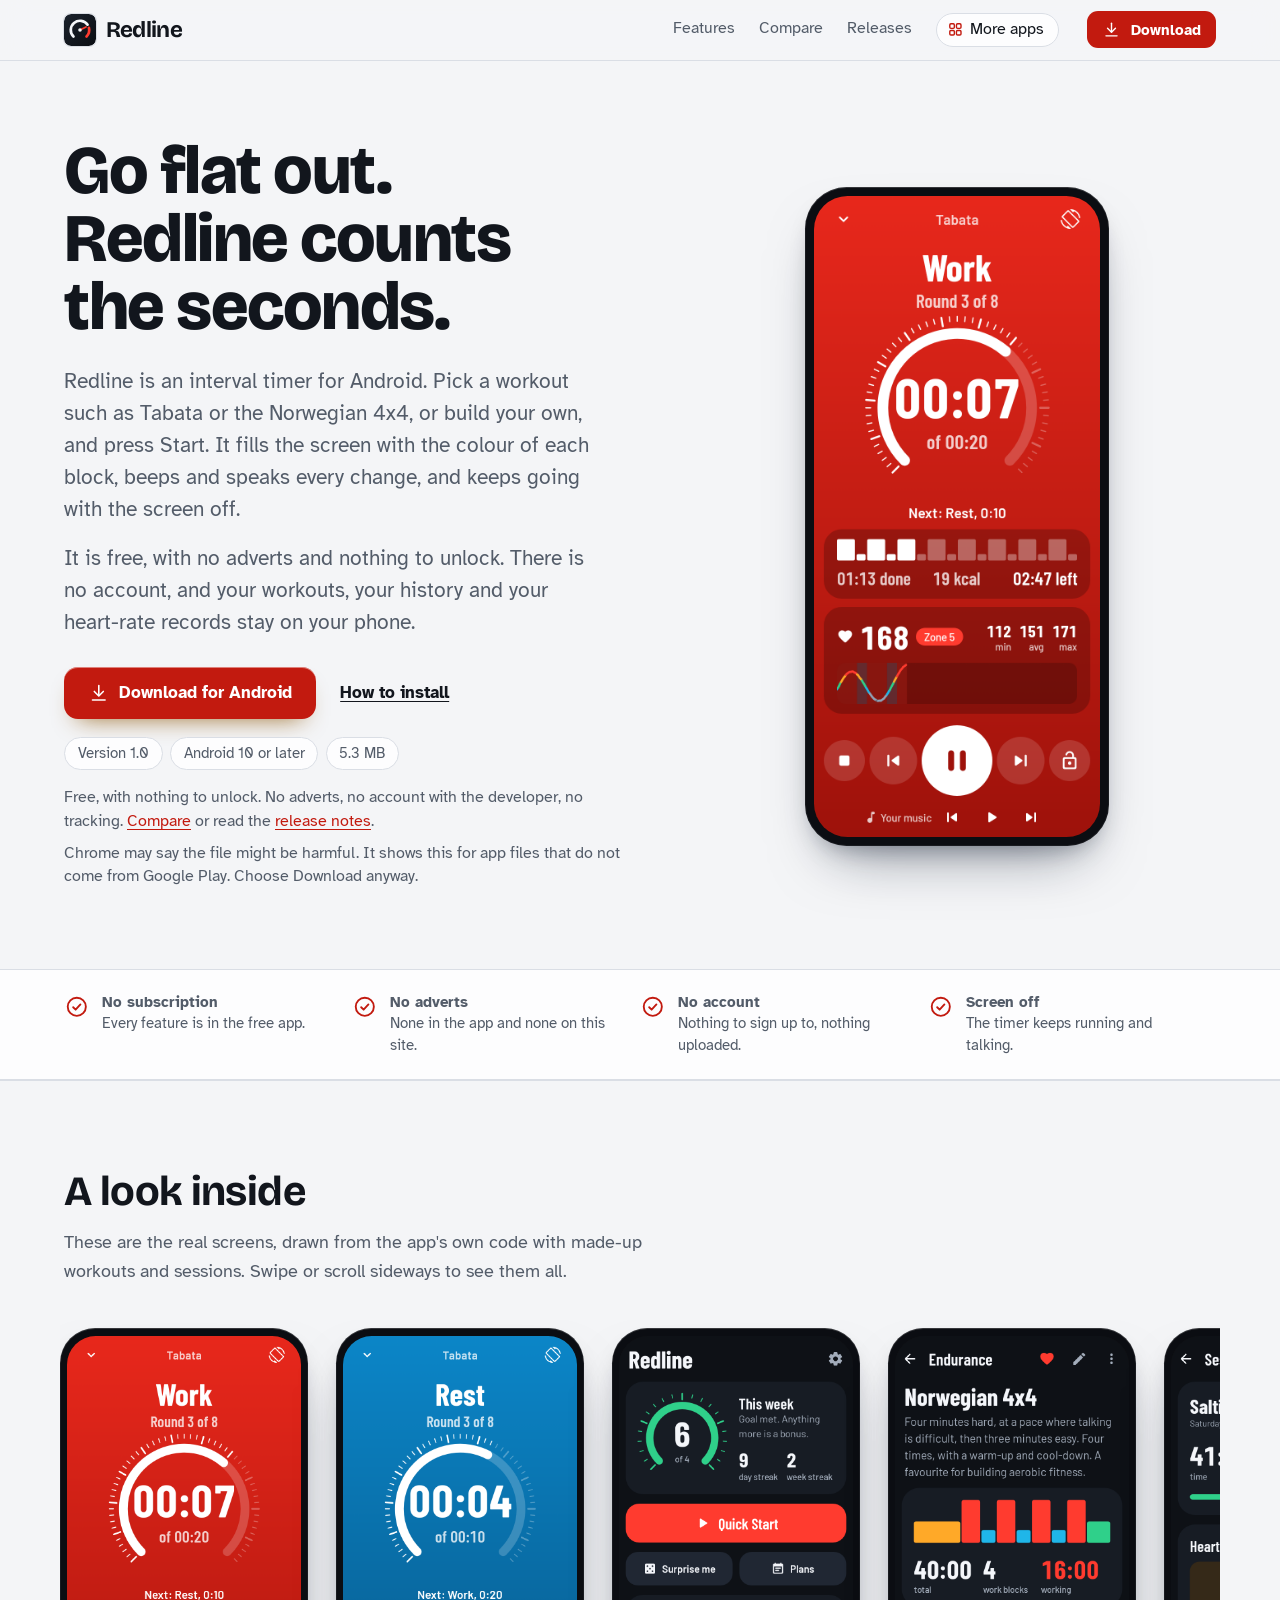
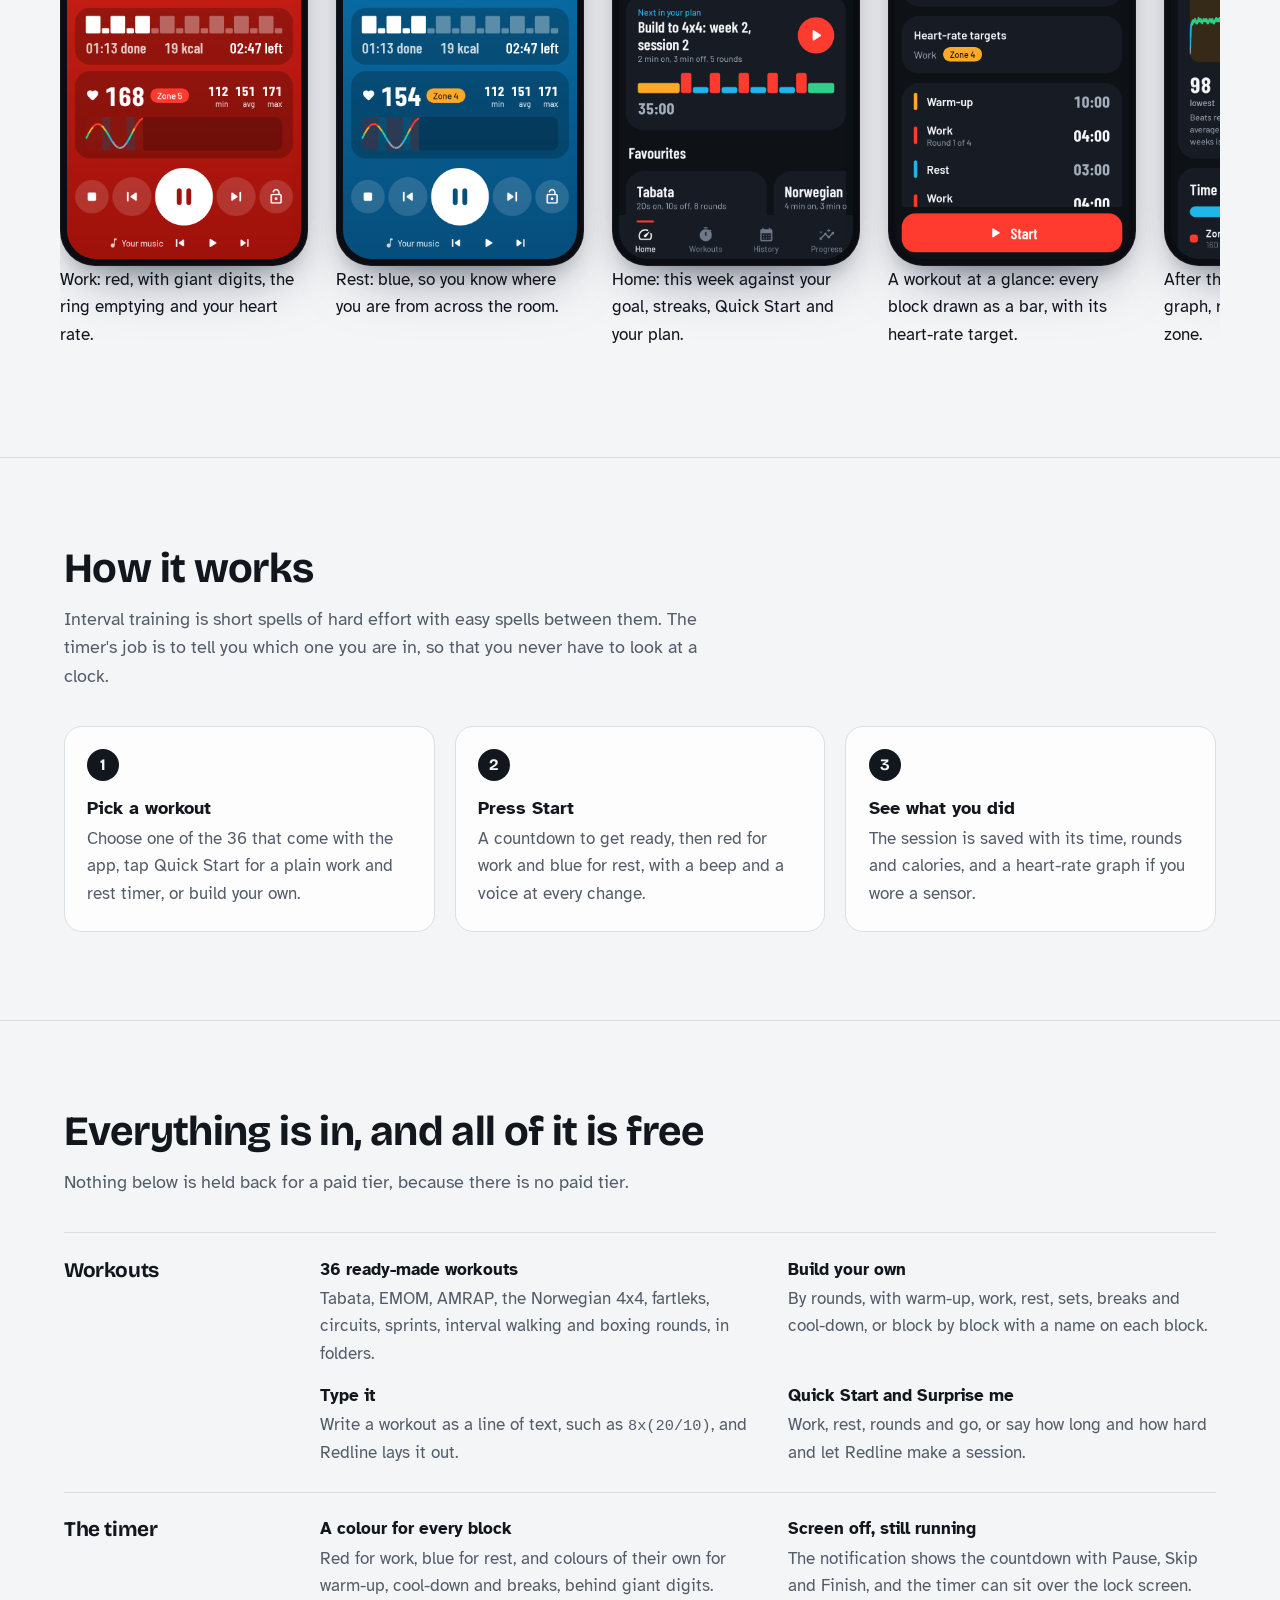
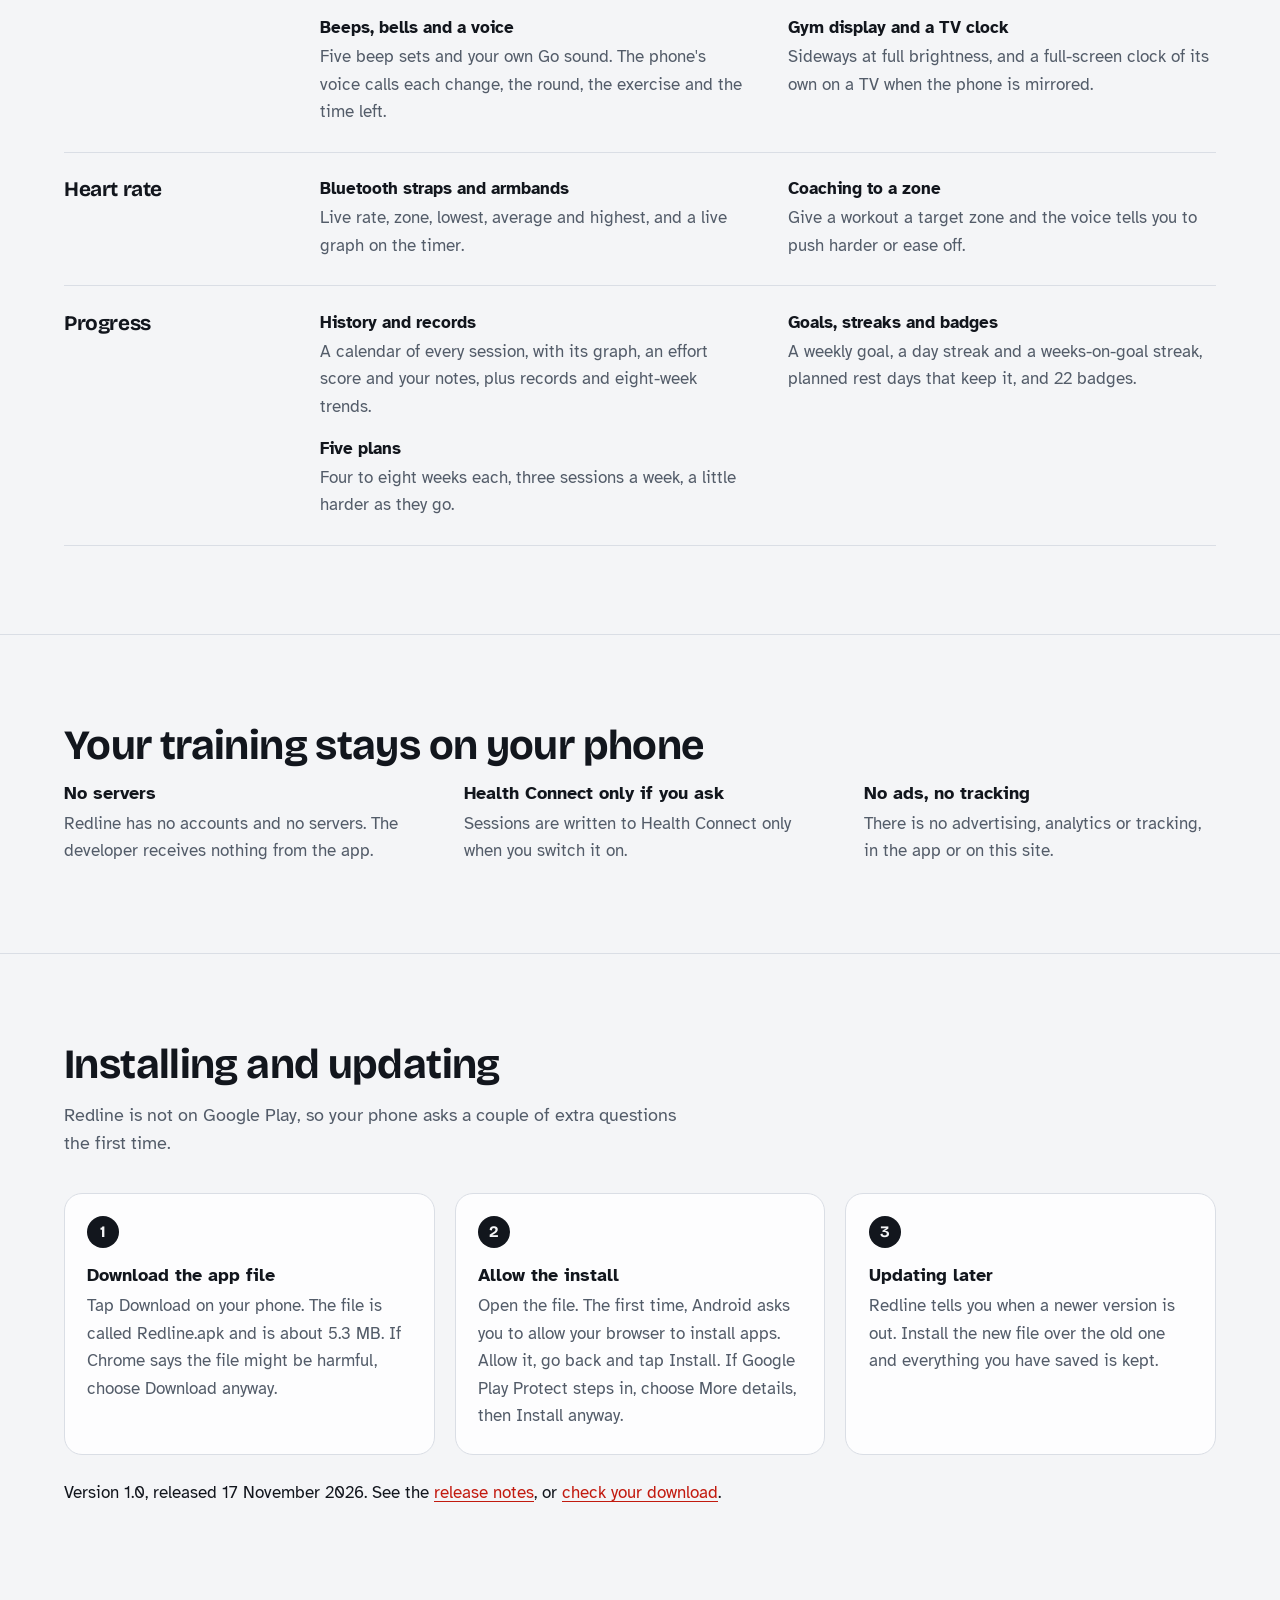
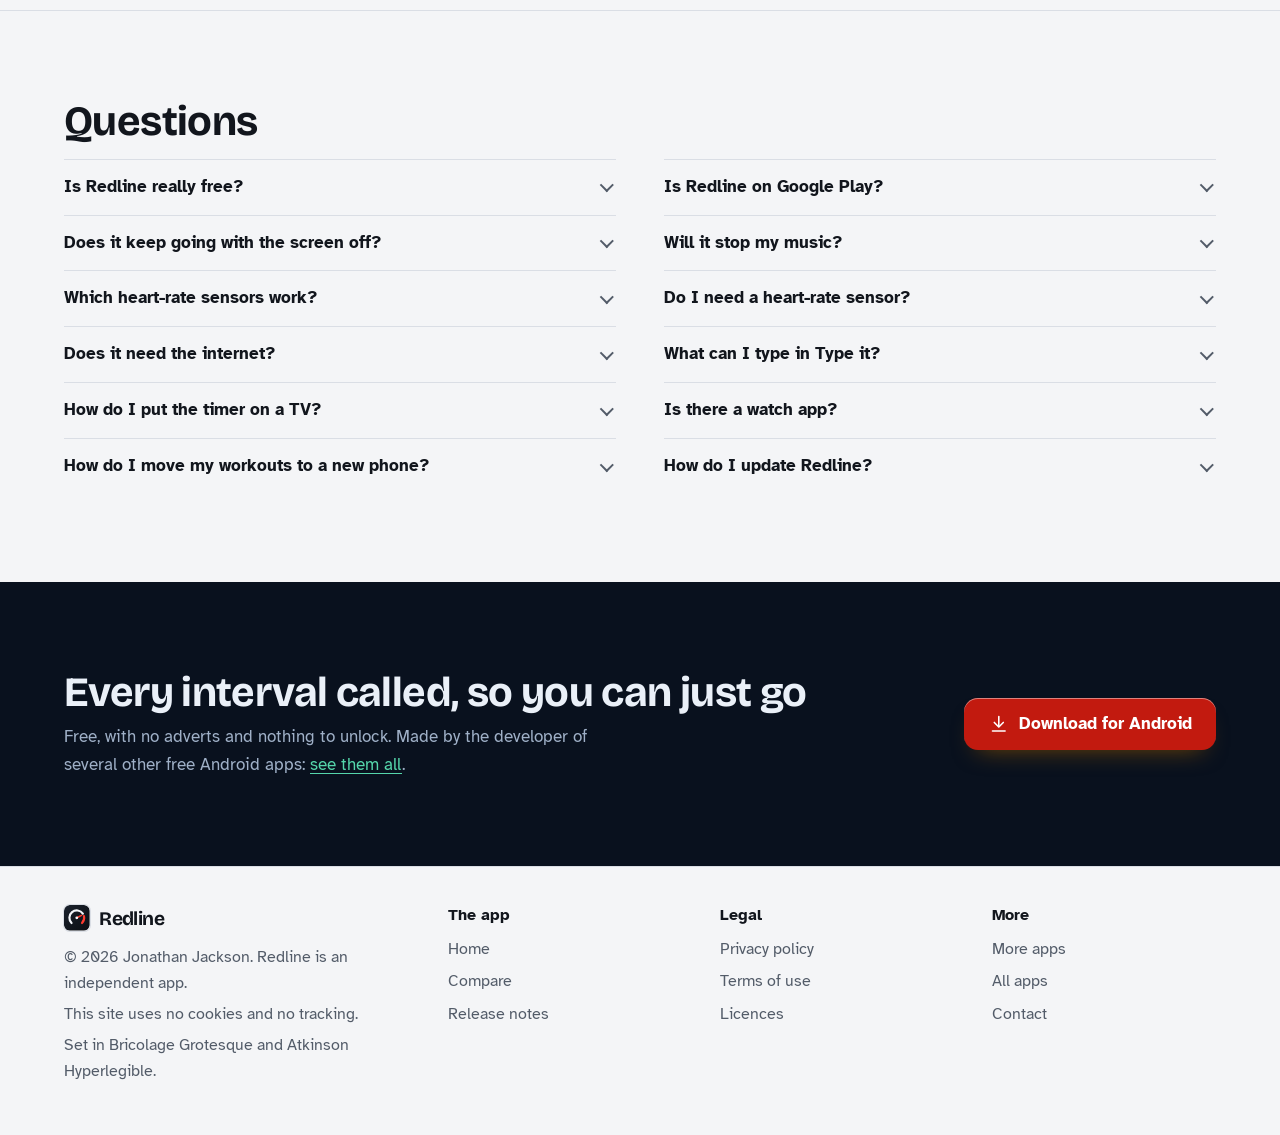
==== commit a72d4c4b: "Redline site on the house layout, with real screens and a sourced compare page" ====
--- a/index.html
+++ b/index.html
@@ -4,37 +4,40 @@
 <meta charset="utf-8">
 <meta name="viewport" content="width=device-width, initial-scale=1">
 <title>Redline: a free HIIT and interval timer for Android</title>
-<meta name="description" content="Redline is an interval timer for Android with 36 ready-made workouts, spoken cues, Bluetooth heart-rate zones, history and plans. It runs with the screen off. Free, no adverts, no accounts.">
+<meta name="description" content="Redline is a free interval timer for Android: 36 ready-made workouts, your own by rounds or block by block, a voice and beeps for every change, heart-rate zones from a Bluetooth strap, and it keeps going with the screen off. No adverts, no account.">
 <meta name="author" content="Jonathan Jackson">
 <link rel="canonical" href="https://customgpter.github.io/redline/">
 <meta name="theme-color" content="#f4f5f7" media="(prefers-color-scheme: light)">
-<meta name="theme-color" content="#0b0e13" media="(prefers-color-scheme: dark)">
+<meta name="theme-color" content="#0d0f13" media="(prefers-color-scheme: dark)">
 <meta property="og:type" content="website">
 <meta property="og:site_name" content="Redline">
 <meta property="og:title" content="Redline: a free HIIT and interval timer for Android">
-<meta property="og:description" content="Redline is an interval timer for Android with 36 ready-made workouts, spoken cues, Bluetooth heart-rate zones, history and plans. It runs with the screen off. Free, no adverts, no accounts.">
+<meta property="og:description" content="Redline is a free interval timer for Android: 36 ready-made workouts, your own by rounds or block by block, a voice and beeps for every change, heart-rate zones from a Bluetooth strap, and it keeps going with the screen off. No adverts, no account.">
 <meta property="og:url" content="https://customgpter.github.io/redline/">
 <meta property="og:image" content="https://customgpter.github.io/redline/assets/og.png">
 <meta property="og:image:width" content="1200">
 <meta property="og:image:height" content="630">
-<meta property="og:image:alt" content="Two Redline screens, the home screen and the timer during a work block, beside the Redline name">
+<meta property="og:image:alt" content="Redline&#x27;s timer in the red work block with a giant countdown">
 <meta property="og:locale" content="en_GB">
 <meta name="twitter:card" content="summary_large_image">
-<link rel="icon" href="assets/favicon.svg" type="image/svg+xml">
-<link rel="apple-touch-icon" href="assets/apple-touch-icon.png">
-<link rel="preload" href="assets/fonts/literata-latin-700-normal.woff2" as="font" type="font/woff2" crossorigin>
-<link rel="preload" href="assets/fonts/literata-latin-400-normal.woff2" as="font" type="font/woff2" crossorigin>
-<link rel="stylesheet" href="assets/site.css?v=1">
-<script type="application/ld+json">{"@context":"https://schema.org","@type":"SoftwareApplication","name":"Redline","url":"https://customgpter.github.io/redline/","description":"Redline is an Android interval timer for HIIT, Tabata, circuits and running intervals. It shows a full-screen colour for each block, beeps and speaks every change, reads Bluetooth heart-rate straps and keeps a history with streaks and plans. It runs with the screen off.","applicationCategory":"HealthApplication","applicationSubCategory":"Interval timer","operatingSystem":"Android 10 or later","softwareVersion":"1.0","downloadUrl":"https://github.com/CustomGPTer/redline/releases/latest/download/Redline.apk","releaseNotes":"https://customgpter.github.io/redline/releases.html","offers":{"@type":"Offer","price":"0","priceCurrency":"GBP"},"inLanguage":"en-GB","image":"https://customgpter.github.io/redline/assets/og.png","screenshot":["https://customgpter.github.io/redline/assets/shots/home.webp","https://customgpter.github.io/redline/assets/shots/work.webp","https://customgpter.github.io/redline/assets/shots/session.webp"],"featureList":["36 ready-made workouts","Build your own","Type it","Quick Start and Surprise me","A colour for every block","Screen off, still running","Beeps, bells and a voice","Seen and felt, not just heard","Your music stays on","Heart rate from a strap","Coaching to a zone","History and progress","Goals, streaks and badges","Five plans","Exercise names","Gym display and a TV clock","Share a workout","Reminders, widgets and shortcuts","Health Connect","Backup to a file","No adverts, no accounts"],"author":{"@type":"Person","name":"Jonathan Jackson"}}</script>
-<script type="application/ld+json">{"@context":"https://schema.org","@type":"WebSite","name":"Redline","url":"https://customgpter.github.io/redline/","inLanguage":"en-GB"}</script>
-<script type="application/ld+json">{"@context":"https://schema.org","@type":"FAQPage","mainEntity":[{"@type":"Question","name":"Is Redline really free?","acceptedAnswer":{"@type":"Answer","text":"Yes. There is no paid version, no subscription, no trial and no adverts, and nothing in the app is locked."}},{"@type":"Question","name":"Is Redline on Google Play?","acceptedAnswer":{"@type":"Answer","text":"No. Redline is a personal project and is downloaded from this site as an Android app file. It needs Android 10 or later, which covers almost every phone sold in recent years."}},{"@type":"Question","name":"Does it keep going with the screen off?","acceptedAnswer":{"@type":"Answer","text":"Yes. The workout runs in the background, the beeps and the voice still play, and the notification shows the countdown with Pause, Skip and Finish. A switch in Settings shows the timer over the lock screen, and another keeps the screen on for the whole workout."}},{"@type":"Question","name":"Will it stop my music?","acceptedAnswer":{"@type":"Answer","text":"No. By default music from another app dips while Redline beeps or speaks, then comes back. You can have it left alone instead, so the cues play over the top."}},{"@type":"Question","name":"Which heart-rate sensors work?","acceptedAnswer":{"@type":"Answer","text":"Bluetooth chest straps and armbands that send heart rate in the standard way, which most of them do. Most smartwatches, including Galaxy Watches, do not send heart rate to phone apps by themselves, so they do not appear. Redline does not measure heart rate with the phone."}},{"@type":"Question","name":"Do I need a heart-rate sensor?","acceptedAnswer":{"@type":"Answer","text":"No. The timer, the cues, the history, the plans and the streaks all work without one. Without a sensor, calories are a rough estimate from the workout and your weight."}},{"@type":"Question","name":"Does it need the internet?","acceptedAnswer":{"@type":"Answer","text":"No. A workout needs no internet at all. Redline goes online only to ask whether a newer version is out, once a day when you open it, and the first time you open the QR scanner."}},{"@type":"Question","name":"What can I type in Type it?","acceptedAnswer":{"@type":"Answer","text":"Times are written as work/rest, so 20/10 is 20 seconds of work and 10 of rest. A number and x repeats what is in the brackets, wu and cd add a warm-up and a cool-down, break adds a longer break, and a name after a time labels it."}},{"@type":"Question","name":"How do I put the timer on a TV?","acceptedAnswer":{"@type":"Answer","text":"Mirror your phone to the TV, with Smart View on a Samsung phone or with a cable, then start a workout. The TV shows its own full-screen clock in the colour of the block. There is nothing to set up."}},{"@type":"Question","name":"Is there a watch app?","acceptedAnswer":{"@type":"Answer","text":"No. Redline runs on the phone only, and it does not read heart rate from a watch."}},{"@type":"Question","name":"How do I move my workouts to a new phone?","acceptedAnswer":{"@type":"Answer","text":"In Settings, open Backup and restore and choose Save a backup file. It holds your workouts, history and settings in one file. Send it to the new phone, install Redline there and choose Restore from a backup file."}},{"@type":"Question","name":"How do I update Redline?","acceptedAnswer":{"@type":"Answer","text":"Redline tells you on its home screen when a newer version is out. Download it from this site and install it over the one you have. Your workouts, history and settings are kept."}}]}</script>
+<link rel="icon" href="./assets/favicon.svg" type="image/svg+xml">
+<link rel="apple-touch-icon" href="./assets/apple-touch-icon.png">
+<link rel="preload" href="./assets/fonts/bricolage-grotesque-latin.woff2" as="font" type="font/woff2" crossorigin>
+<link rel="preload" href="./assets/fonts/atkinson-hyperlegible-latin-400-normal.woff2" as="font" type="font/woff2" crossorigin>
+<link rel="stylesheet" href="./assets/site.css?v=1">
+<link rel="stylesheet" href="./assets/house.css?v=1">
+<link rel="stylesheet" href="./assets/apps-list.css?v=1">
+<script src="./assets/apps-list.js?v=1" defer></script>
+<script type="application/ld+json">{"@context":"https://schema.org","@type":"SoftwareApplication","name":"Redline","url":"https://customgpter.github.io/redline/","description":"Redline is a free interval timer for Android: 36 ready-made workouts, your own by rounds or block by block, a voice and beeps for every change, heart-rate zones from a Bluetooth strap, and it keeps going with the screen off. No adverts, no account.","applicationCategory":"HealthApplication","operatingSystem":"Android 10 or later","softwareVersion":"1.0","downloadUrl":"https://github.com/CustomGPTer/redline/releases/latest/download/Redline.apk","releaseNotes":"https://customgpter.github.io/redline/releases.html","offers":{"@type":"Offer","price":"0","priceCurrency":"GBP"},"inLanguage":"en-GB","image":"https://customgpter.github.io/redline/assets/og.png","featureList":["36 ready-made workouts","Build your own","Type it","Quick Start and Surprise me","A colour for every block","Screen off, still running","Beeps, bells and a voice","Gym display and a TV clock","Bluetooth straps and armbands","Coaching to a zone","History and records","Goals, streaks and badges"],"author":{"@type":"Person","name":"Jonathan Jackson"}}</script>
+<script type="application/ld+json">{"@context":"https://schema.org","@type":"FAQPage","mainEntity":[{"@type":"Question","name":"Is Redline really free?","acceptedAnswer":{"@type":"Answer","text":"Yes. There is no paid version, no subscription, no trial and no adverts, and nothing in the app is locked. See the comparison."}},{"@type":"Question","name":"Is Redline on Google Play?","acceptedAnswer":{"@type":"Answer","text":"No. Redline is a personal project and is downloaded from this site as an Android app file. It needs Android 10 or later, which covers almost every phone sold in recent years."}},{"@type":"Question","name":"Does it keep going with the screen off?","acceptedAnswer":{"@type":"Answer","text":"Yes. The workout runs in the background, the beeps and the voice still play, and the notification shows the countdown with Pause, Skip and Finish. A switch in Settings shows the timer over the lock screen, and another keeps the screen on for the whole workout."}},{"@type":"Question","name":"Will it stop my music?","acceptedAnswer":{"@type":"Answer","text":"No. By default music from another app dips while Redline beeps or speaks, then comes back. You can have it left alone instead, so the cues play over the top."}},{"@type":"Question","name":"Which heart-rate sensors work?","acceptedAnswer":{"@type":"Answer","text":"Bluetooth chest straps and armbands that send heart rate in the standard way, which most of them do. Most smartwatches, including Galaxy Watches, do not send heart rate to phone apps by themselves, so they do not appear. Redline does not measure heart rate with the phone."}},{"@type":"Question","name":"Do I need a heart-rate sensor?","acceptedAnswer":{"@type":"Answer","text":"No. The timer, the cues, the history, the plans and the streaks all work without one. Without a sensor, calories are a rough estimate from the workout and your weight."}},{"@type":"Question","name":"Does it need the internet?","acceptedAnswer":{"@type":"Answer","text":"No. A workout needs no internet at all. Redline goes online only to ask whether a newer version is out, once a day when you open it, and the first time you open the QR scanner. The detail is in the privacy policy."}},{"@type":"Question","name":"What can I type in Type it?","acceptedAnswer":{"@type":"Answer","text":"Times are written as work/rest, so 20/10 is 20 seconds of work and 10 of rest. A number and x repeats what is in the brackets, wu and cd add a warm-up and a cool-down, break adds a longer break, and a name after a time labels it. There are examples further up this page."}},{"@type":"Question","name":"How do I put the timer on a TV?","acceptedAnswer":{"@type":"Answer","text":"Mirror your phone to the TV, with Smart View on a Samsung phone or with a cable, then start a workout. The TV shows its own full-screen clock in the colour of the block. There is nothing to set up."}},{"@type":"Question","name":"Is there a watch app?","acceptedAnswer":{"@type":"Answer","text":"No. Redline runs on the phone only, and it does not read heart rate from a watch."}},{"@type":"Question","name":"How do I move my workouts to a new phone?","acceptedAnswer":{"@type":"Answer","text":"In Settings, open Backup and restore and choose Save a backup file. It holds your workouts, history and settings in one file. Send it to the new phone, install Redline there and choose Restore from a backup file."}},{"@type":"Question","name":"How do I update Redline?","acceptedAnswer":{"@type":"Answer","text":"Redline tells you on its home screen when a newer version is out. Download it from this site and install it over the one you have. Your workouts, history and settings are kept."}}]}</script>
 </head>
 <body>
 <a class="skip" href="#main">Skip to content</a>
 <header class="masthead">
 <div class="wrap">
-<a class="brand" href="./" aria-label="Redline home"><svg viewBox="0 0 108 108" aria-hidden="true"><defs><linearGradient id="rl-m" x1="0" y1="0" x2="1" y2="1"><stop offset="0" stop-color="#1b222d"/><stop offset="1" stop-color="#0b0e13"/></linearGradient></defs><rect width="108" height="108" rx="24" fill="url(#rl-m)"/><g transform="translate(54 54) scale(1.3) translate(-54 -54)" fill="none" stroke-linecap="round"><path d="M37.03 70.97A24 24 0 1 1 73.66 40.23" stroke="#f4f6fa" stroke-width="7"/><path d="M77.2 48.5A24 24 0 0 1 70.97 70.97" stroke="#ff3b2f" stroke-width="7"/><path d="M54 54 69.5 46.2" stroke="#ff3b2f" stroke-width="5"/><circle cx="54" cy="54" r="4.6" fill="#f4f6fa"/></g></svg><span>Redline</span></a>
-<nav aria-label="Main"><ul><li><a href="./#features">Features</a></li><li><a href="compare.html">Compare</a></li><li><a href="releases.html">Releases</a></li><li><a class="more-apps" href="more-apps.html"><svg viewBox="0 0 24 24" aria-hidden="true"><rect x="4" y="4" width="6.5" height="6.5" rx="1.6"/><rect x="13.5" y="4" width="6.5" height="6.5" rx="1.6"/><rect x="4" y="13.5" width="6.5" height="6.5" rx="1.6"/><rect x="13.5" y="13.5" width="6.5" height="6.5" rx="1.6"/></svg>More apps</a></li><li><a href="privacy.html">Privacy</a></li><li><a href="terms.html">Terms</a></li><li><a href="licences.html">Licences</a></li></ul></nav>
+<a class="brand" href="./" aria-label="Redline home"><svg viewBox="0 0 108 108" aria-hidden="true"><defs><linearGradient id="mapp-rl" x1="0" y1="0" x2="1" y2="1"><stop offset="0" stop-color="#1b222d"/><stop offset="1" stop-color="#0b0e13"/></linearGradient></defs><rect width="108" height="108" rx="24" fill="url(#mapp-rl)"/><g transform="translate(54 54) scale(1.3) translate(-54 -54)" fill="none" stroke-linecap="round"><path d="M37.03 70.97A24 24 0 1 1 73.66 40.23" stroke="#f4f6fa" stroke-width="7"/><path d="M77.2 48.5A24 24 0 0 1 70.97 70.97" stroke="#ff3b2f" stroke-width="7"/><path d="M54 54 69.5 46.2" stroke="#ff3b2f" stroke-width="5"/><circle cx="54" cy="54" r="4.6" fill="#f4f6fa"/></g></svg><span>Redline</span></a>
+<nav aria-label="Main"><ul><li><a href="./#features">Features</a></li><li><a href="./compare.html">Compare</a></li><li><a href="./releases.html">Releases</a></li><li><a class="more-apps" href="./more-apps.html"><svg class="ico" viewBox="0 0 24 24" aria-hidden="true"><rect x="4" y="4" width="6.5" height="6.5" rx="1.6"/><rect x="13.5" y="4" width="6.5" height="6.5" rx="1.6"/><rect x="4" y="13.5" width="6.5" height="6.5" rx="1.6"/><rect x="13.5" y="13.5" width="6.5" height="6.5" rx="1.6"/></svg>More apps</a></li></ul></nav>
+<a class="button small" href="https://github.com/CustomGPTer/redline/releases/latest/download/Redline.apk"><svg class="ico" viewBox="0 0 24 24" aria-hidden="true"><path d="M12 4v11"/><path d="M7 10.5l5 5 5-5"/><path d="M5 20h14"/></svg>Download</a>
 </div>
 </header>
 <main id="main">
@@ -42,157 +45,97 @@
 <div class="wrap hero-grid">
 <div class="hero-copy">
 <h1>Go flat out. Redline counts the seconds.</h1>
-<p class="lede">Redline is an interval timer for Android. Pick a workout such as Tabata or the Norwegian 4x4, or build your own, and press Start. It fills the screen with the colour of each block, beeps and speaks every change, and keeps going with the screen off.</p>
-<p class="lede">It is free, with no adverts and nothing to unlock. There is no account, and your workouts, your history and your heart-rate records stay on your phone.</p>
-<p class="get"><a class="button" href="https://github.com/CustomGPTer/redline/releases/latest/download/Redline.apk">Download for Android</a></p>
-<p class="facts">Free, with nothing to unlock. Android 10 or later. No ads, no accounts. <a href="compare.html">Compare</a> &middot; <a href="releases.html">Release notes</a></p>
+<p class="lede">Redline is an interval timer for Android. Pick a workout such as Tabata or the Norwegian 4x4, or build your own, and press Start. It fills the screen with the colour of each block, beeps and speaks every change, and keeps going with the screen off.</p><p class="lede">It is free, with no adverts and nothing to unlock. There is no account, and your workouts, your history and your heart-rate records stay on your phone.</p>
+
+<p class="get" id="download"><a class="button" href="https://github.com/CustomGPTer/redline/releases/latest/download/Redline.apk"><svg class="ico" viewBox="0 0 24 24" aria-hidden="true"><path d="M12 4v11"/><path d="M7 10.5l5 5 5-5"/><path d="M5 20h14"/></svg>Download for Android</a><a class="aside" href="#install">How to install</a></p>
+<ul class="pills"><li>Version 1.0</li><li>Android 10 or later</li><li>5.3 MB</li></ul>
+<p class="facts">Free, with nothing to unlock. No adverts, no account with the developer, no tracking. <a href="compare.html">Compare</a> or read the <a href="releases.html">release notes</a>.</p>
 <p class="facts">Chrome may say the file might be harmful. It shows this for app files that do not come from Google Play. Choose Download anyway.</p>
 </div>
-<div class="demo" role="img" aria-label="The Redline timer during round 3 of 8 of a Tabata workout. A red screen counts down the 20 seconds of work inside a ring that empties like a rev counter, and shows a heart rate of 172 in zone 5. At the change the screen flashes and turns blue for the 10 seconds of rest. Underneath are the settings for the workout: 20 seconds of work, 10 seconds of rest, eight rounds, the voice calling round numbers and a chest strap for heart rate. The buttons read Sounds, Workouts and Start."><div class="view"><div class="bar"><span class="dot"></span><span>Tabata</span><span class="next">Round 3 of 8</span></div><div class="stage"><span class="ph"><span class="ph-a">Work</span><span class="ph-b">Rest</span></span><span class="dial"><svg viewBox="0 0 200 200" aria-hidden="true"><path class="track" d="M40.6 159.4A84 84 0 1 1 159.4 159.4"/><path class="run" pathLength="100" d="M40.6 159.4A84 84 0 1 1 159.4 159.4"/></svg><span class="clock"><span class="reel"><b>20</b><b>19</b><b>18</b><b>17</b><b>16</b><b>15</b><b>14</b><b>13</b><b>12</b><b>11</b><b>10</b><b>9</b><b>8</b><b>7</b><b>6</b><b>5</b><b>4</b><b>3</b><b>2</b><b>1</b><b>10</b><b>9</b><b>8</b><b>7</b><b>6</b><b>5</b><b>4</b><b>3</b><b>2</b><b>1</b></span></span><span class="unit">seconds</span></span><span class="call"><span class="call-a">172 bpm &middot; zone 5</span><span class="call-b">Next: round 4</span></span></div></div><div class="sheet"><ul class="rows"><li class="row" style="--j:0;--c:#d4231a"><span class="k">Work</span><span class="v">0:20</span><span class="t">All out</span></li><li class="row calm" style="--j:1;--c:#0c86c8"><span class="k">Rest</span><span class="v">0:10</span><span class="t">Breathe</span></li><li class="row calm" style="--j:2;--c:#5b6678"><span class="k">Rounds</span><span class="v">8</span><span class="t">4:00 in all</span></li><li class="row" style="--j:3;--c:#d4231a"><span class="k">Voice</span><span class="v">Round numbers, halfway</span><span class="t">On</span></li><li class="row" style="--j:4;--c:#d4231a"><span class="k">Heart rate</span><span class="v">Chest strap</span><span class="t">Paired</span></li></ul><div class="acts"><span>Sounds</span><span>Workouts</span><span class="do">START</span></div></div></div>
+<div class="hero-phone"><div class="phone"><img src="./assets/screens/work.png" alt="Work: red, with giant digits, the ring emptying and your heart rate." width="393" height="852" fetchpriority="high"></div></div>
 </div>
 </div>
+
+<section class="promises" aria-label="In short">
+<div class="wrap"><ul><li><svg class="ico" viewBox="0 0 24 24" aria-hidden="true"><circle cx="12" cy="12" r="8.5"/><path d="M8.6 12.4l2.3 2.3 4.5-4.9"/></svg><span><b>No subscription</b><span>Every feature is in the free app.</span></span></li><li><svg class="ico" viewBox="0 0 24 24" aria-hidden="true"><circle cx="12" cy="12" r="8.5"/><path d="M8.6 12.4l2.3 2.3 4.5-4.9"/></svg><span><b>No adverts</b><span>None in the app and none on this site.</span></span></li><li><svg class="ico" viewBox="0 0 24 24" aria-hidden="true"><circle cx="12" cy="12" r="8.5"/><path d="M8.6 12.4l2.3 2.3 4.5-4.9"/></svg><span><b>No account</b><span>Nothing to sign up to, nothing uploaded.</span></span></li><li><svg class="ico" viewBox="0 0 24 24" aria-hidden="true"><circle cx="12" cy="12" r="8.5"/><path d="M8.6 12.4l2.3 2.3 4.5-4.9"/></svg><span><b>Screen off</b><span>The timer keeps running and talking.</span></span></li></ul></div>
+</section>
+
+<section id="screens" aria-labelledby="screens-h">
+<div class="wrap">
+<h2 id="screens-h">A look inside</h2>
+<p class="intro">These are the real screens, drawn from the app&#x27;s own code with made-up workouts and sessions. Swipe or scroll sideways to see them all.</p>
+<div class="gallery" tabindex="0" role="region" aria-label="Screens from Redline"><figure class="shot"><div class="phone"><img src="./assets/screens/work.png" alt="Work: red, with giant digits, the ring emptying and your heart rate." width="393" height="852" loading="eager" decoding="async"></div><figcaption>Work: red, with giant digits, the ring emptying and your heart rate.</figcaption></figure><figure class="shot"><div class="phone"><img src="./assets/screens/rest.png" alt="Rest: blue, so you know where you are from across the room." width="393" height="852" loading="eager" decoding="async"></div><figcaption>Rest: blue, so you know where you are from across the room.</figcaption></figure><figure class="shot"><div class="phone"><img src="./assets/screens/home.png" alt="Home: this week against your goal, streaks, Quick Start and your plan." width="393" height="852" loading="eager" decoding="async"></div><figcaption>Home: this week against your goal, streaks, Quick Start and your plan.</figcaption></figure><figure class="shot"><div class="phone"><img src="./assets/screens/workout.png" alt="A workout at a glance: every block drawn as a bar, with its heart-rate target." width="393" height="852" loading="eager" decoding="async"></div><figcaption>A workout at a glance: every block drawn as a bar, with its heart-rate target.</figcaption></figure><figure class="shot"><div class="phone"><img src="./assets/screens/session.png" alt="After the session: the heart-rate graph, recovery and time in each zone." width="393" height="852" loading="eager" decoding="async"></div><figcaption>After the session: the heart-rate graph, recovery and time in each zone.</figcaption></figure><figure class="shot"><div class="phone"><img src="./assets/screens/progress.png" alt="Progress: your weekly goal, totals, streaks and records." width="393" height="852" loading="eager" decoding="async"></div><figcaption>Progress: your weekly goal, totals, streaks and records.</figcaption></figure><figure class="shot"><div class="phone"><img src="./assets/screens/plans.png" alt="Plans: multi-week programmes, ticked off session by session." width="393" height="852" loading="eager" decoding="async"></div><figcaption>Plans: multi-week programmes, ticked off session by session.</figcaption></figure><figure class="shot"><div class="phone"><img src="./assets/screens/surprise.png" alt="Surprise me: say how long, how hard and what kind." width="393" height="852" loading="eager" decoding="async"></div><figcaption>Surprise me: say how long, how hard and what kind.</figcaption></figure></div>
+</div>
+</section>
 
 <section id="how" aria-labelledby="how-h">
 <div class="wrap">
 <h2 id="how-h">How it works</h2>
-<p class="intro">Interval training is short spells of hard effort with easy spells between them. The timer&#x27;s job is to tell you which one you are in, so that you never have to look at a clock.</p>
-<ol class="steps">
-<li><h3>Pick a workout</h3><p>Choose one of the 36 that come with the app, tap <span class="path">Quick Start</span> for a plain work and rest timer, or build your own. Each workout shows its blocks as a row of bars before you begin.</p></li>
-<li><h3>Press Start</h3><p>You get a countdown to get ready, then the screen turns red for work and blue for rest. A beep and a voice mark every change, with ticks for the last few seconds.</p></li>
-<li><h3>See what you did</h3><p>The session is saved with its time, rounds and calories, and with a heart-rate graph if you wore a sensor. It counts towards your weekly goal and your streak.</p></li>
-</ol>
-</div>
-</section>
-
-<section id="screens" aria-labelledby="screens-h">
-<div class="wrap">
-<h2 id="screens-h">What it looks like</h2>
-<p class="intro">Dark, with one bold colour for each kind of block and numbers you can read mid-sprint.</p>
-<ul class="shots"><li><figure><img src="assets/shots/home.webp" width="540" height="1170" alt="Home: This week against your goal, your streaks, Quick Start and the next session in your plan."><figcaption><strong>Home</strong>This week against your goal, your streaks, Quick Start and the next session in your plan.</figcaption></figure></li><li><figure><img src="assets/shots/work.webp" width="540" height="1170" alt="Work: Red, with giant digits, the ring emptying, your heart rate and the time left in the workout."><figcaption><strong>Work</strong>Red, with giant digits, the ring emptying, your heart rate and the time left in the workout.</figcaption></figure></li><li><figure><img src="assets/shots/rest.webp" width="540" height="1170" alt="Rest: Blue, so you know where you are from across the room, with what comes next."><figcaption><strong>Rest</strong>Blue, so you know where you are from across the room, with what comes next.</figcaption></figure></li><li><figure><img src="assets/shots/workout.webp" width="540" height="1170" alt="A workout at a glance: Every block drawn as a bar, the total time and the heart-rate target." loading="lazy"><figcaption><strong>A workout at a glance</strong>Every block drawn as a bar, the total time and the heart-rate target.</figcaption></figure></li><li><figure><img src="assets/shots/session.webp" width="540" height="1170" alt="After the session: The heart-rate graph, beats recovered in the rests and the time in each zone." loading="lazy"><figcaption><strong>After the session</strong>The heart-rate graph, beats recovered in the rests and the time in each zone.</figcaption></figure></li><li><figure><img src="assets/shots/progress.webp" width="540" height="1170" alt="Progress: Your weekly goal, totals, streaks, records and the last eight weeks." loading="lazy"><figcaption><strong>Progress</strong>Your weekly goal, totals, streaks, records and the last eight weeks.</figcaption></figure></li><li><figure><img src="assets/shots/plans.webp" width="540" height="1170" alt="Plans: Multi-week plans, ticked off session by session." loading="lazy"><figcaption><strong>Plans</strong>Multi-week plans, ticked off session by session.</figcaption></figure></li><li><figure><img src="assets/shots/surprise.webp" width="540" height="1170" alt="Surprise me: Say how long, how hard and what kind, and roll again until you like it." loading="lazy"><figcaption><strong>Surprise me</strong>Say how long, how hard and what kind, and roll again until you like it.</figcaption></figure></li></ul>
-<figure class="wide-shot"><img src="assets/shots/gym.webp" width="1040" height="480" alt="Gym display: the phone turned sideways, with the time left in the block filling the screen beside the exercise name and heart rate" loading="lazy"><figcaption>Gym display turns the phone sideways at full brightness, so the clock can be read from the other side of the room.</figcaption></figure>
+<p class="intro">Interval training is short spells of hard effort with easy spells between them. The timer's job is to tell you which one you are in, so that you never have to look at a clock.</p>
+<ol class="steps"><li><h3>Pick a workout</h3><p>Choose one of the 36 that come with the app, tap Quick Start for a plain work and rest timer, or build your own.</p></li><li><h3>Press Start</h3><p>A countdown to get ready, then red for work and blue for rest, with a beep and a voice at every change.</p></li><li><h3>See what you did</h3><p>The session is saved with its time, rounds and calories, and a heart-rate graph if you wore a sensor.</p></li></ol>
 </div>
 </section>
 
 <section id="features" aria-labelledby="features-h">
 <div class="wrap">
 <h2 id="features-h">Everything is in, and all of it is free</h2>
-<p class="intro">You can use Redline as a plain work and rest timer and never open a menu. The rest is there for when you want it.</p>
-<dl class="features">
-<div><dt>36 ready-made workouts</dt><dd>Tabata, EMOM, AMRAP, the Norwegian 4x4, fartleks, circuits, sprints, interval walking and boxing rounds, sorted into folders. Each one says what it is and who it suits.</dd></div><div><dt>Build your own</dt><dd>By rounds: warm-up, work, rest, rounds, sets, a break between sets and a cool-down. Or block by block, in any order, with a name on each block.</dd></div><div><dt>Type it</dt><dd>Write a workout as a line of text, such as <code>8x(20/10)</code>, and Redline lays it out. Quicker than tapping when you know what you want.</dd></div><div><dt>Quick Start and Surprise me</dt><dd>Quick Start is work, rest, rounds and go. Surprise me asks how long you have, how hard and what kind, then makes a session for you to run or keep.</dd></div><div><dt>A colour for every block</dt><dd>Work is red, rest is blue, and warm-up, cool-down and breaks have colours of their own. The colour fills the screen behind giant digits and a ring that empties like a rev counter.</dd></div><div><dt>Screen off, still running</dt><dd>The workout carries on with the screen off. The notification shows the countdown with Pause, Skip and Finish, and a switch puts the timer over the lock screen.</dd></div><div><dt>Beeps, bells and a voice</dt><dd>Five beep sets, from a ringside bell to a whistle, and your own sound for Go. The phone&#x27;s own voice calls each change, the round number, the exercise, halfway and the time left, and you can change what it says.</dd></div><div><dt>Seen and felt, not just heard</dt><dd>A long buzz for work and two short ones for rest, and a screen flash on every change for a noisy gym or for training without sound.</dd></div><div><dt>Your music stays on</dt><dd>Music from another app dips while a cue plays and then comes back. Play, pause and skip buttons sit on the timer, so you need not leave the workout.</dd></div><div><dt>Heart rate from a strap</dt><dd>Pair a Bluetooth chest strap or armband and the timer shows your heart rate, your zone, the lowest, average and highest, and a live graph.</dd></div><div><dt>Coaching to a zone</dt><dd>Give a workout a target zone and the voice tells you to push harder or ease off. Afterwards you see the time spent in each zone and how many beats you recovered in the rests.</dd></div><div><dt>History and progress</dt><dd>A calendar of every session, with its graph, an effort score from 1 to 10 and your notes. Progress for each workout, records, eight-week trends and a heat-map of the year.</dd></div><div><dt>Goals, streaks and badges</dt><dd>A weekly goal, a day streak and a weeks-on-goal streak. Mark your planned rest days and they do not break the streak. Twenty-two badges to earn.</dd></div><div><dt>Five plans</dt><dd>First six weeks, Road to Tabata, Build to 4x4, Walk to run and Engine builder. Four to eight weeks each, three sessions a week, a little harder as they go.</dd></div><div><dt>Exercise names</dt><dd>More than 160 names in eight groups, from burpees to kettlebell swings, or type your own. Put one on a round and it is shown on the timer and spoken at the change.</dd></div><div><dt>Gym display and a TV clock</dt><dd>Turn the phone sideways for full brightness and digits as big as the screen allows. Mirror the phone to a TV and the TV gets its own full-screen clock.</dd></div><div><dt>Share a workout</dt><dd>Show a QR code for someone to scan, copy a short code to paste into a message, or send the workout as a small file.</dd></div><div><dt>Reminders, widgets and shortcuts</dt><dd>A reminder for any workout on the days and at the time you pick. Two home-screen widgets, one to start a workout and one for your weekly goal, and shortcuts from the app icon.</dd></div><div><dt>Health Connect</dt><dd>Off until you switch it on. Then each finished workout is written to Health Connect, where apps such as Samsung Health can read it.</dd></div><div><dt>Backup to a file</dt><dd>One file holds your workouts, history and settings. Save it, send it to a new phone and restore it there.</dd></div>
-</dl>
-</div>
-</section>
-
-<section id="typed" aria-labelledby="typed-h">
-<div class="wrap"><div class="measure">
-<h2 id="typed-h">Type a workout in one line</h2>
-<p>If you already know the session, typing it is faster than building it. Open <span class="path">Workouts</span>, tap the plus button and choose <span class="path">Type it</span>. Redline reads the line and draws the workout for you to check before you save it.</p>
-<ul class="typed">
-<li><code>8x(20/10)</code><span>Tabata: 20 seconds of work and 10 of rest, eight times.</span></li>
-<li><code>wu 5:00, 4x(4:00/3:00), cd 5:00</code><span>A warm-up, four rounds of four minutes hard and three easy, then a cool-down.</span></li>
-<li><code>3x(5x(45/15), break 60)</code><span>Five rounds of 45 on and 15 off, a minute&#x27;s break, and the whole thing three times.</span></li>
-<li><code>30 squats/15, 30 push-ups/15, 30 plank/15</code><span>A name after a time labels the block, and the voice reads it out.</span></li>
-</ul>
-<p>Times can be written as <code>45</code>, <code>1:30</code> or <code>2m</code>, and blocks are separated with commas.</p>
-</div></div>
-</section>
-
-<section id="heart" aria-labelledby="heart-h">
-<div class="wrap">
-<h2 id="heart-h">Train by heart rate, if you want to</h2>
-<p class="intro">Pair a Bluetooth chest strap or armband once and it connects by itself after that. Redline works out five zones from your maximum heart rate, which it takes from your age, from a figure you enter, or learns from your highest reading.</p>
-<ul class="zones">
-<li style="--z:#5b6678"><b>1</b>Very light<span>50 to 60%</span></li>
-<li style="--z:#0c86c8"><b>2</b>Light<span>60 to 70%</span></li>
-<li style="--z:#0f9a62"><b>3</b>Moderate<span>70 to 80%</span></li>
-<li style="--z:#c77700"><b>4</b>Hard<span>80 to 90%</span></li>
-<li style="--z:#d4231a"><b>5</b>Maximum<span>90 to 100%</span></li>
-</ul>
-<p class="after-table measure">Zones are a guide to effort and are not a medical measure. Hard efforts usually land in zones 4 and 5. If your doctor has given you a heart-rate limit, follow your doctor.</p>
-</div>
-</section>
-
-<section id="permissions" aria-labelledby="permissions-h">
-<div class="wrap">
-<h2 id="permissions-h">What it asks of your phone</h2>
-<p class="intro">Redline has no access to your camera, microphone, location, contacts or files, and uses what it does have only for what is listed here.</p>
-<div class="scroll">
-<table>
-<thead><tr><th scope="col">Access</th><th scope="col">What Redline does with it</th><th scope="col">What it never does</th></tr></thead>
-<tbody>
-<tr><th scope="row">Notifications</th><td>Shows the countdown with Pause, Skip and Finish while a workout runs, and sends the workout reminders you set. Android asks you to allow this.</td><td>Send you offers, tips or anything you did not ask for.</td></tr>
-<tr><th scope="row">Running in the background</th><td>Keeps the clock, the beeps, the voice and the link to your sensor going when the screen is off or another app is open.</td><td>Run a workout you did not start. After a restart it only puts your reminders back.</td></tr>
-<tr><th scope="row">Nearby devices (Bluetooth)</th><td>Finds the heart-rate sensor you choose and reads your heart rate from it. Android asks you to allow this when you first pair a sensor.</td><td>Read anything else from the sensor, or use Bluetooth to work out where you are.</td></tr>
-<tr><th scope="row">Health Connect</th><td>Off until you switch it on. Then it writes each finished workout: the session, heart-rate readings if you wore a sensor, and estimated calories.</td><td>Read anything from Health Connect.</td></tr>
-<tr><th scope="row">Internet access</th><td>Asks GitHub once a day, when you open the app, whether a newer version is out. Lets Google&#x27;s scanner fetch what it needs the first time you scan a QR code.</td><td>Send your workouts, your history, your heart rate or anything about you anywhere.</td></tr>
-<tr><th scope="row">Vibration</th><td>Buzzes the phone at each change, if that switch is on.</td><td>Buzz at any other time.</td></tr>
-</tbody>
-</table>
-</div>
-<p class="after-table">The detail is in the <a href="privacy.html">privacy policy</a>.</p>
+<p class="intro">Nothing below is held back for a paid tier, because there is no paid tier.</p>
+<div class="groups"><div class="group"><h3>Workouts</h3><dl><div><dt>36 ready-made workouts</dt><dd>Tabata, EMOM, AMRAP, the Norwegian 4x4, fartleks, circuits, sprints, interval walking and boxing rounds, in folders.</dd></div><div><dt>Build your own</dt><dd>By rounds, with warm-up, work, rest, sets, breaks and cool-down, or block by block with a name on each block.</dd></div><div><dt>Type it</dt><dd>Write a workout as a line of text, such as <code>8x(20/10)</code>, and Redline lays it out.</dd></div><div><dt>Quick Start and Surprise me</dt><dd>Work, rest, rounds and go, or say how long and how hard and let Redline make a session.</dd></div></dl></div><div class="group"><h3>The timer</h3><dl><div><dt>A colour for every block</dt><dd>Red for work, blue for rest, and colours of their own for warm-up, cool-down and breaks, behind giant digits.</dd></div><div><dt>Screen off, still running</dt><dd>The notification shows the countdown with Pause, Skip and Finish, and the timer can sit over the lock screen.</dd></div><div><dt>Beeps, bells and a voice</dt><dd>Five beep sets and your own Go sound. The phone's voice calls each change, the round, the exercise and the time left.</dd></div><div><dt>Gym display and a TV clock</dt><dd>Sideways at full brightness, and a full-screen clock of its own on a TV when the phone is mirrored.</dd></div></dl></div><div class="group"><h3>Heart rate</h3><dl><div><dt>Bluetooth straps and armbands</dt><dd>Live rate, zone, lowest, average and highest, and a live graph on the timer.</dd></div><div><dt>Coaching to a zone</dt><dd>Give a workout a target zone and the voice tells you to push harder or ease off.</dd></div></dl></div><div class="group"><h3>Progress</h3><dl><div><dt>History and records</dt><dd>A calendar of every session, with its graph, an effort score and your notes, plus records and eight-week trends.</dd></div><div><dt>Goals, streaks and badges</dt><dd>A weekly goal, a day streak and a weeks-on-goal streak, planned rest days that keep it, and 22 badges.</dd></div><div><dt>Five plans</dt><dd>Four to eight weeks each, three sessions a week, a little harder as they go.</dd></div></dl></div></div>
 </div>
 </section>
 
 <section id="privacy" aria-labelledby="privacy-h">
 <div class="wrap">
-<h2 id="privacy-h">Your training is your business</h2>
-<ul class="plain">
-<li><h3>Nothing is collected</h3><p>Your workouts, your history and your heart-rate records are kept on your phone. Redline&#x27;s developer runs no servers and receives nothing.</p></li>
-<li><h3>No accounts, no adverts</h3><p>There is nothing to sign up for and no advertising in the app. This site has no cookies and no tracking.</p></li>
-<li><h3>Works without a signal</h3><p>A workout needs no internet at all, so it runs the same in a basement gym or on a hill as it does at home.</p></li>
-</ul>
+<h2 id="privacy-h">Your training stays on your phone</h2>
+<ul class="plain"><li><h3>No servers</h3><p>Redline has no accounts and no servers. The developer receives nothing from the app.</p></li><li><h3>Health Connect only if you ask</h3><p>Sessions are written to Health Connect only when you switch it on.</p></li><li><h3>No ads, no tracking</h3><p>There is no advertising, analytics or tracking, in the app or on this site.</p></li></ul>
 </div>
 </section>
 
-<section id="free" aria-labelledby="free-h">
+<section id="install" aria-labelledby="install-h">
 <div class="wrap">
-<h2 id="free-h">Free, without the adverts or the upgrade</h2>
-<p class="intro">Redline has no paid version and carries no adverts. Going by their makers&#x27; own Google Play listings, well-known interval timers on Android pay their way with adverts, a paid upgrade or both.</p>
-<dl class="features">
-<div><dt>No adverts</dt><dd>HIIT Interval Timer &amp; Tabata by Caynax and Tabata Timer: Interval Timer by Eugene Sharafan each say on their Google Play listings that they contain ads.</dd></div>
-<div><dt>Nothing held back</dt><dd>Caynax&#x27;s listing puts live heart rate, the calendar and the progress statistics behind its Pro purchase after seven days. Runloop&#x27;s listing for Seconds says a free user cannot run a timer a second time.</dd></div>
-<div><dt>More than a timer</dt><dd>Typing a workout as text, voice coaching to a heart-rate zone, multi-week plans and Health Connect are not mentioned in any of those three listings.</dd></div>
-<div><dt>Stays on the phone</dt><dd>Redline needs no internet to run a workout, and nothing about your training is sent anywhere.</dd></div>
-</dl>
-<p class="more"><a href="compare.html">See the full comparison, with sources</a></p>
+<h2 id="install-h">Installing and updating</h2>
+<p class="intro">Redline is not on Google Play, so your phone asks a couple of extra questions the first time.</p>
+<ol class="steps"><li><h3>Download the app file</h3><p>Tap Download on your phone. The file is called Redline.apk and is about 5.3 MB. If Chrome says the file might be harmful, choose Download anyway.</p></li><li><h3>Allow the install</h3><p>Open the file. The first time, Android asks you to allow your browser to install apps. Allow it, go back and tap Install. If Google Play Protect steps in, choose More details, then Install anyway.</p></li><li><h3>Updating later</h3><p>Redline tells you when a newer version is out. Install the new file over the old one and everything you have saved is kept.</p></li></ol>
+<p class="after-table">Version 1.0, released 17 November 2026. See the <a href="releases.html">release notes</a>, or <a href="releases.html#checking">check your download</a>.</p>
 </div>
 </section>
 
 <section id="questions" aria-labelledby="questions-h">
 <div class="wrap">
 <h2 id="questions-h">Questions</h2>
-<div class="faq">
-<div><h3>Is Redline really free?</h3><p>Yes. There is no paid version, no subscription, no trial and no adverts, and nothing in the app is locked. <a href="compare.html">See the comparison</a>.</p></div><div><h3>Is Redline on Google Play?</h3><p>No. Redline is a personal project and is downloaded from this site as an Android app file. It needs Android 10 or later, which covers almost every phone sold in recent years.</p></div><div><h3>Does it keep going with the screen off?</h3><p>Yes. The workout runs in the background, the beeps and the voice still play, and the notification shows the countdown with Pause, Skip and Finish. A switch in Settings shows the timer over the lock screen, and another keeps the screen on for the whole workout.</p></div><div><h3>Will it stop my music?</h3><p>No. By default music from another app dips while Redline beeps or speaks, then comes back. You can have it left alone instead, so the cues play over the top.</p></div><div><h3>Which heart-rate sensors work?</h3><p>Bluetooth chest straps and armbands that send heart rate in the standard way, which most of them do. Most smartwatches, including Galaxy Watches, do not send heart rate to phone apps by themselves, so they do not appear. Redline does not measure heart rate with the phone.</p></div><div><h3>Do I need a heart-rate sensor?</h3><p>No. The timer, the cues, the history, the plans and the streaks all work without one. Without a sensor, calories are a rough estimate from the workout and your weight.</p></div><div><h3>Does it need the internet?</h3><p>No. A workout needs no internet at all. Redline goes online only to ask whether a newer version is out, once a day when you open it, and the first time you open the QR scanner. The detail is in the <a href="privacy.html#services">privacy policy</a>.</p></div><div><h3>What can I type in Type it?</h3><p>Times are written as work/rest, so 20/10 is 20 seconds of work and 10 of rest. A number and x repeats what is in the brackets, wu and cd add a warm-up and a cool-down, break adds a longer break, and a name after a time labels it. There are examples <a href="#typed">further up this page</a>.</p></div><div><h3>How do I put the timer on a TV?</h3><p>Mirror your phone to the TV, with Smart View on a Samsung phone or with a cable, then start a workout. The TV shows its own full-screen clock in the colour of the block. There is nothing to set up.</p></div><div><h3>Is there a watch app?</h3><p>No. Redline runs on the phone only, and it does not read heart rate from a watch.</p></div><div><h3>How do I move my workouts to a new phone?</h3><p>In Settings, open Backup and restore and choose Save a backup file. It holds your workouts, history and settings in one file. Send it to the new phone, install Redline there and choose Restore from a backup file.</p></div><div><h3>How do I update Redline?</h3><p>Redline tells you on its home screen when a newer version is out. Download it from this site and install it over the one you have. Your workouts, history and settings are kept.</p></div>
-</div>
+<div class="faq"><details><summary>Is Redline really free?</summary><p>Yes. There is no paid version, no subscription, no trial and no adverts, and nothing in the app is locked. <a href="compare.html">See the comparison</a>.</p></details><details><summary>Is Redline on Google Play?</summary><p>No. Redline is a personal project and is downloaded from this site as an Android app file. It needs Android 10 or later, which covers almost every phone sold in recent years.</p></details><details><summary>Does it keep going with the screen off?</summary><p>Yes. The workout runs in the background, the beeps and the voice still play, and the notification shows the countdown with Pause, Skip and Finish. A switch in Settings shows the timer over the lock screen, and another keeps the screen on for the whole workout.</p></details><details><summary>Will it stop my music?</summary><p>No. By default music from another app dips while Redline beeps or speaks, then comes back. You can have it left alone instead, so the cues play over the top.</p></details><details><summary>Which heart-rate sensors work?</summary><p>Bluetooth chest straps and armbands that send heart rate in the standard way, which most of them do. Most smartwatches, including Galaxy Watches, do not send heart rate to phone apps by themselves, so they do not appear. Redline does not measure heart rate with the phone.</p></details><details><summary>Do I need a heart-rate sensor?</summary><p>No. The timer, the cues, the history, the plans and the streaks all work without one. Without a sensor, calories are a rough estimate from the workout and your weight.</p></details><details><summary>Does it need the internet?</summary><p>No. A workout needs no internet at all. Redline goes online only to ask whether a newer version is out, once a day when you open it, and the first time you open the QR scanner. The detail is in the <a href="privacy.html#services">privacy policy</a>.</p></details><details><summary>What can I type in Type it?</summary><p>Times are written as work/rest, so 20/10 is 20 seconds of work and 10 of rest. A number and x repeats what is in the brackets, wu and cd add a warm-up and a cool-down, break adds a longer break, and a name after a time labels it. There are examples <a href="#typed">further up this page</a>.</p></details><details><summary>How do I put the timer on a TV?</summary><p>Mirror your phone to the TV, with Smart View on a Samsung phone or with a cable, then start a workout. The TV shows its own full-screen clock in the colour of the block. There is nothing to set up.</p></details><details><summary>Is there a watch app?</summary><p>No. Redline runs on the phone only, and it does not read heart rate from a watch.</p></details><details><summary>How do I move my workouts to a new phone?</summary><p>In Settings, open Backup and restore and choose Save a backup file. It holds your workouts, history and settings in one file. Send it to the new phone, install Redline there and choose Restore from a backup file.</p></details><details><summary>How do I update Redline?</summary><p>Redline tells you on its home screen when a newer version is out. Download it from this site and install it over the one you have. Your workouts, history and settings are kept.</p></details></div>
 </div>
 </section>
 
-<section id="get" aria-labelledby="get-h">
-<div class="wrap"><div class="measure">
-<h2 id="get-h">Getting Redline</h2>
-<p>Redline is a personal project and is free, with no paid version. It is downloaded from this site as an Android app file and is not on Google Play. It runs on phones and tablets with Android 10 or later.</p>
-<p class="get"><a class="button" href="https://github.com/CustomGPTer/redline/releases/latest/download/Redline.apk">Download for Android</a></p>
-<p>When you download, Chrome may warn that the file might be harmful. It shows this warning for app files that do not come from Google Play; choose Download anyway. If you want to be sure the file is the real one, compare it with the checksum in the <a href="releases.html#checking">release notes</a>.</p>
-<p>Open the downloaded file to install it. The first time, Android asks you to allow your browser to install apps. Google Play Protect may also step in, because Redline is an app it has not seen before: choose More details, then Install anyway. To update, install the latest version over the one you have: your workouts, history and settings are kept. What changed in each version is in the <a href="releases.html">release notes</a>.</p>
-<p class="note">Hard intervals are hard on purpose. Redline keeps time and keeps records. It is not a trainer and it is not medical advice. Check with a doctor before you start if you are new to exercise, pregnant, over 40 or have a health condition, and stop if something feels wrong. The detail is in the <a href="terms.html#health">terms of use</a>.</p>
-<p>The same developer makes <a href="more-apps.html">other free Android apps</a>. For a question, a problem, or anything about your data, <a href="https://github.com/CustomGPTer/redline/issues">open an issue on GitHub</a>.</p>
-</div></div>
+<section class="closing" aria-labelledby="closing-h">
+<div class="wrap">
+<div><h2 id="closing-h">Every interval called, so you can just go</h2><p>Free, with no adverts and nothing to unlock. Made by the developer of several other free Android apps: <a href="more-apps.html">see them all</a>.</p></div>
+<a class="button" href="https://github.com/CustomGPTer/redline/releases/latest/download/Redline.apk"><svg class="ico" viewBox="0 0 24 24" aria-hidden="true"><path d="M12 4v11"/><path d="M7 10.5l5 5 5-5"/><path d="M5 20h14"/></svg>Download for Android</a>
+</div>
 </section>
 </main>
 <footer class="colophon">
 <div class="wrap">
 <div>
+<a class="brand" href="./" aria-label="Redline home"><svg viewBox="0 0 108 108" aria-hidden="true"><defs><linearGradient id="mapp-rl" x1="0" y1="0" x2="1" y2="1"><stop offset="0" stop-color="#1b222d"/><stop offset="1" stop-color="#0b0e13"/></linearGradient></defs><rect width="108" height="108" rx="24" fill="url(#mapp-rl)"/><g transform="translate(54 54) scale(1.3) translate(-54 -54)" fill="none" stroke-linecap="round"><path d="M37.03 70.97A24 24 0 1 1 73.66 40.23" stroke="#f4f6fa" stroke-width="7"/><path d="M77.2 48.5A24 24 0 0 1 70.97 70.97" stroke="#ff3b2f" stroke-width="7"/><path d="M54 54 69.5 46.2" stroke="#ff3b2f" stroke-width="5"/><circle cx="54" cy="54" r="4.6" fill="#f4f6fa"/></g></svg><span>Redline</span></a>
 <p>&copy; 2026 Jonathan Jackson. Redline is an independent app.</p>
-<p>This site uses no cookies and no tracking. It is set in Literata, Atkinson Hyperlegible and Barlow Condensed.</p>
+<p>This site uses no cookies and no tracking.</p>
+<p>Set in Bricolage Grotesque and Atkinson Hyperlegible.</p>
 </div>
-<nav aria-label="Footer"><ul>
+<nav aria-label="The app"><h2>The app</h2><ul>
 <li><a href="./">Home</a></li>
-<li><a href="compare.html">Compare</a></li>
-<li><a href="releases.html">Release notes</a></li>
-<li><a href="more-apps.html">More apps</a></li>
-<li><a href="privacy.html">Privacy policy</a></li>
-<li><a href="terms.html">Terms of use</a></li>
-<li><a href="licences.html">Licences</a></li>
+<li><a href="./compare.html">Compare</a></li>
+<li><a href="./releases.html">Release notes</a></li>
+
+</ul></nav>
+<nav aria-label="Legal"><h2>Legal</h2><ul>
+<li><a href="./privacy.html">Privacy policy</a></li>
+<li><a href="./terms.html">Terms of use</a></li>
+<li><a href="./licences.html">Licences</a></li>
+</ul></nav>
+<nav aria-label="More"><h2>More</h2><ul>
+<li><a href="./more-apps.html">More apps</a></li>
+<li><a href="https://customgpter.github.io/">All apps</a></li>
 <li><a href="https://github.com/CustomGPTer/redline/issues">Contact</a></li>
 </ul></nav>
 </div>
--- a/assets/site.css
+++ b/assets/site.css
@@ -1,274 +1,187 @@
-@font-face{font-family:"Literata";src:url("fonts/literata-latin-400-normal.woff2") format("woff2");font-weight:400;font-style:normal;font-display:swap}
-@font-face{font-family:"Literata";src:url("fonts/literata-latin-400-italic.woff2") format("woff2");font-weight:400;font-style:italic;font-display:swap}
-@font-face{font-family:"Literata";src:url("fonts/literata-latin-700-normal.woff2") format("woff2");font-weight:700;font-style:normal;font-display:swap}
+@font-face{font-family:"Bricolage Grotesque";src:url("fonts/bricolage-grotesque-latin.woff2") format("woff2");font-weight:200 800;font-style:normal;font-display:swap}
 @font-face{font-family:"Atkinson Hyperlegible";src:url("fonts/atkinson-hyperlegible-latin-400-normal.woff2") format("woff2");font-weight:400;font-style:normal;font-display:swap}
 @font-face{font-family:"Atkinson Hyperlegible";src:url("fonts/atkinson-hyperlegible-latin-700-normal.woff2") format("woff2");font-weight:700;font-style:normal;font-display:swap}
-@font-face{font-family:"Barlow Condensed";src:url("fonts/barlow-condensed-latin-700-normal.woff2") format("woff2");font-weight:700;font-style:normal;font-display:swap}
-
+
+/* Daylight page, night-time camera. The lamp colour is kept for the one thing to press and for what the camera has seen. */
 :root{
-  --paper:#f4f5f7; --sheet:#fdfdfe; --ink:#12161d; --soft:#535c69; --rule:#dadee5;
-  --key:#c21a0f; --mark:#0b6e9f; --label:#ffffff; --label-ink:#1a2029;
-  --work:#d4231a; --work2:#9e120b; --rest:#0c86c8; --rest2:#064e7c; --warm:#d98200; --cool:#0f9a62; --brk:#6551e0; --prep:#5b6678;
-  --serif:"Literata",Georgia,"Times New Roman",serif;
+  --page:#f2f5f9; --panel:#ffffff; --raised:#e8edf3; --ink:#0d1a2b; --soft:#465468; --rule:#d2dae4;
+  --accent:#0a6a55; --accent-ink:#ffffff; --warn:#8a5200; --rec:#d3302f;
+  --lamp:#ffb347; --lamp-ink:#231400; --lamp-text:#8a5200;
+  --night:#09111e; --night-2:#111d30; --night-3:#1a2a43; --night-ink:#eaf0f8; --night-soft:#9fb0c7; --night-rule:#24364f; --iris:#55d6ab;
+  --display:"Bricolage Grotesque","Atkinson Hyperlegible",system-ui,sans-serif;
   --sans:"Atkinson Hyperlegible",system-ui,-apple-system,"Segoe UI",Roboto,sans-serif;
-  --digits:"Barlow Condensed","Arial Narrow",Impact,sans-serif;
+  --mono:ui-monospace,SFMono-Regular,Menlo,Consolas,"Liberation Mono",monospace;
   color-scheme:light dark;
 }
 @media (prefers-color-scheme:dark){
-  :root{--paper:#0b0e13; --sheet:#141920; --ink:#f4f6fa; --soft:#a3adbb; --rule:#2b3442;
-    --key:#ff7a70; --mark:#5cc8f0; --label:#1b222d; --label-ink:#f4f6fa}
+  :root{--page:#0a111b; --panel:#111a27; --raised:#182434; --ink:#e9eef5; --soft:#a0aec0; --rule:#243247;
+    --accent:#55d6ab; --accent-ink:#00281d; --warn:#ffb347; --rec:#ff6163; --lamp-text:#ffb347}
 }
 
 *,*::before,*::after{box-sizing:border-box}
-html{-webkit-text-size-adjust:100%;scroll-behavior:smooth}
+html{-webkit-text-size-adjust:100%;scroll-behavior:smooth;scroll-padding-top:5.5rem}
 @media (prefers-reduced-motion:reduce){html{scroll-behavior:auto}}
-body{margin:0;background:var(--paper);color:var(--ink);font:400 1.125rem/1.68 var(--serif);text-rendering:optimizeLegibility}
+body{margin:0;background:var(--page);color:var(--ink);font:400 1.0625rem/1.62 var(--sans);text-rendering:optimizeLegibility;-webkit-font-smoothing:antialiased}
 img,svg{max-width:100%;display:block}
-a{color:var(--key);text-decoration-thickness:.06em;text-underline-offset:.18em}
-a:hover{text-decoration-thickness:.12em}
-:focus-visible{outline:3px solid var(--mark);outline-offset:3px;border-radius:2px}
-code{font:.9em/1 ui-monospace,SFMono-Regular,Menlo,Consolas,monospace;overflow-wrap:anywhere}
-.skip{position:absolute;left:-999px;top:0;background:var(--ink);color:var(--paper);padding:.6rem 1rem;z-index:10}
-.skip:focus{left:.5rem;top:.5rem}
-
-.wrap{width:min(70rem,100% - 2.5rem);margin-inline:auto}
-.measure{max-width:43rem}
+a{color:var(--accent);text-decoration-thickness:.07em;text-underline-offset:.2em}
+a:hover{text-decoration-thickness:.13em}
+:focus-visible{outline:3px solid var(--lamp);outline-offset:3px;border-radius:6px}
+code{font:.9em/1 var(--mono);overflow-wrap:anywhere}
+h1,h2,h3{font-family:var(--display);font-weight:700;letter-spacing:-.015em;line-height:1.08;margin:0;text-wrap:balance}
+p{margin:0 0 1rem}
+.skip{position:absolute;left:-999px;top:0;background:var(--ink);color:var(--page);padding:.6rem 1rem;z-index:30;border-radius:0 0 8px 0}
+.skip:focus{left:0}
+.sr{position:absolute;width:1px;height:1px;overflow:hidden;clip-path:inset(50%);white-space:nowrap}
+.wrap{width:min(72rem,100% - 2.5rem);margin-inline:auto}
+.measure{max-width:44rem}
+.ico{width:1.25em;height:1.25em;flex:none;fill:none;stroke:currentColor;stroke-width:1.75;stroke-linecap:round;stroke-linejoin:round}
 
 /* ---------- masthead */
-.masthead{border-bottom:1px solid var(--rule)}
-.masthead .wrap{display:flex;flex-wrap:wrap;align-items:center;justify-content:space-between;gap:.5rem 2rem;padding-block:1rem}
-.brand{display:inline-flex;align-items:center;gap:.6rem;font:700 1.3rem/1 var(--serif);color:var(--ink);text-decoration:none;letter-spacing:-.01em}
-.brand svg{width:1.75rem;height:1.75rem;flex:none}
-.masthead nav ul{display:flex;flex-wrap:wrap;gap:.25rem 1.5rem;list-style:none;margin:0;padding:0;font:400 1rem/1.4 var(--sans)}
-.masthead nav a{color:var(--ink);text-decoration:none;padding-block:.35rem;display:inline-block}
-.masthead nav a:hover,.masthead nav a[aria-current="page"]{text-decoration:underline;text-decoration-color:var(--mark);text-decoration-thickness:.14em;text-underline-offset:.4em}
+.masthead{position:sticky;top:0;z-index:20;background:color-mix(in srgb,var(--page) 88%,transparent);-webkit-backdrop-filter:blur(14px) saturate(1.3);backdrop-filter:blur(14px) saturate(1.3);border-bottom:1px solid var(--rule)}
+.masthead .wrap{display:flex;flex-wrap:wrap;align-items:center;gap:.35rem 1.75rem;padding-block:.7rem}
+.brand{display:inline-flex;align-items:center;gap:.6rem;font:700 1.4rem/1 var(--display);letter-spacing:-.03em;color:var(--ink);text-decoration:none;margin-right:auto}
+.brand svg{width:2rem;height:2rem;flex:none;border-radius:.5rem;box-shadow:0 0 0 1px var(--rule)}
+.masthead nav ul{display:flex;flex-wrap:wrap;align-items:center;gap:.15rem 1.5rem;list-style:none;margin:0;padding:0;font-size:1rem;line-height:1.3}
+.masthead nav a{display:inline-flex;align-items:center;gap:.4rem;color:var(--soft);text-decoration:none;padding-block:.45rem;border-bottom:2px solid transparent}
+.masthead nav a:hover{color:var(--ink)}
+.masthead nav a[aria-current="page"]{color:var(--ink);border-bottom-color:var(--lamp)}
+.masthead nav a.more-apps{color:var(--ink);border:1px solid var(--rule);border-radius:999px;padding:.34rem .85rem .34rem .65rem;background:var(--panel)}
+.masthead nav a.more-apps .ico{width:1.05em;height:1.05em;color:var(--accent);stroke-width:2}
+.masthead nav a.more-apps:hover,.masthead nav a.more-apps[aria-current="page"]{border-color:var(--accent)}
+.button{display:inline-flex;align-items:center;gap:.6rem;background:var(--lamp);color:var(--lamp-ink);font:700 1.08rem/1.2 var(--sans);text-decoration:none;padding:.95rem 1.5rem;border-radius:14px;box-shadow:0 1px 0 rgba(255,255,255,.45) inset,0 12px 24px -14px rgba(138,82,0,.9)}
+.button:hover{background:#ffc56e}
+.button:active{transform:translateY(1px)}
+.button.small{font-size:.95rem;padding:.55rem .95rem;border-radius:11px;box-shadow:none}
+.button.quiet{background:none;box-shadow:none;border:1px solid var(--rule);color:var(--ink)}
+.button.quiet:hover{border-color:var(--ink);background:none}
+@media (max-width:52rem){
+  .masthead nav{order:3;flex:1 0 100%}
+  .masthead nav ul{gap:.1rem .85rem;font-size:.95rem}
+  .masthead nav .wide{display:none}
+}
+@media (max-width:24rem){.masthead nav a.more-apps .ico{display:none}.masthead nav a.more-apps{padding-inline:.7rem}}
 
 /* ---------- hero */
-.hero{padding-block:clamp(2.5rem,7vw,5.5rem) 0}
-.hero-grid{display:grid;gap:clamp(2rem,5vw,4rem);align-items:end}
-@media (min-width:60rem){.hero-grid{grid-template-columns:minmax(0,5fr) minmax(0,6fr)}}
-.hero-copy{padding-bottom:clamp(1rem,4vw,3.5rem)}
-h1{font:700 clamp(2.5rem,6.2vw,4.1rem)/1.06 var(--serif);letter-spacing:-.022em;margin:0 0 1.4rem;text-wrap:balance}
-.lede{font-size:clamp(1.15rem,2.1vw,1.32rem);line-height:1.58;color:var(--soft);margin:0 0 1.4rem;max-width:33rem}
-.facts{font:400 1rem/1.5 var(--sans);color:var(--soft);margin:0}
-
-/* the demo: the one place the page shows off */
-.demo{font:400 clamp(.82rem,1.5vw,1rem)/1.3 var(--sans);width:100%;max-width:29rem;margin-inline:auto;border:1px solid var(--rule);border-bottom:0;border-radius:1.5em 1.5em 0 0;background:var(--sheet);overflow:hidden}
-@media (min-width:60rem){.demo{margin-inline:auto 0}}
-.view{position:relative;padding:.9em .9em 2.3em}
-.bar{display:flex;align-items:center;gap:.6em;color:var(--soft);white-space:nowrap;padding:.1em .2em .75em;font-weight:700}
-.bar .dot{width:.7em;height:.7em;border-radius:50%;background:var(--key);flex:none}
-.bar .next{margin-left:auto;background:color-mix(in srgb,var(--key) 14%,transparent);color:var(--key);border-radius:2em;padding:.38em 1.05em}
-.stage{position:relative;border-radius:1.1em;overflow:hidden;background:var(--work);color:#fff;display:grid;justify-items:center;align-items:center;text-align:center;padding:1.1em .8em 1.2em;font-family:var(--digits);font-weight:700;text-transform:uppercase}
-.stage::before{content:"";position:absolute;inset:0;background:linear-gradient(180deg,rgba(255,255,255,.08),transparent 40%,rgba(0,0,0,.26));pointer-events:none}
-.stage::after{content:"";position:absolute;inset:0;background:#fff;opacity:0;pointer-events:none}
-.ph{position:relative;display:grid;font-size:2.5em;line-height:1;letter-spacing:.05em}
-.ph span{grid-area:1/1}
-.ph .ph-b{opacity:0}
-.sub{position:relative;font-size:1.15em;line-height:1;letter-spacing:.08em;opacity:.82;margin:.35em 0 .1em}
-.dial{position:relative;width:13.8em;height:13.8em;margin:.5em 0 -1em}
-.dial svg{position:absolute;inset:0;width:100%;height:100%}
-.dial path{fill:none;stroke:#fff;stroke-width:10;stroke-linecap:round}
-.dial .track{opacity:.24}
-.dial .run{stroke-dasharray:100 100;stroke-dashoffset:0}
-.clock{position:absolute;left:0;right:0;top:50%;margin-top:-.56em;display:block;height:1em;overflow:hidden;font-size:7.3em;line-height:1;font-feature-settings:"tnum"}
-.reel{display:block}
-.reel b{display:block;height:1em}
-.unit{position:absolute;left:0;right:0;bottom:2.75em;font-size:1em;letter-spacing:.1em;opacity:.82}
-.call{position:relative;display:grid;font-size:1.3em;line-height:1;letter-spacing:.06em}
-.call span{grid-area:1/1}
-.call .call-b{opacity:0}
-.sheet{position:relative;border-top:1px solid var(--rule);border-radius:1.3em 1.3em 0 0;margin-top:-1.3em;background:var(--sheet);padding:1.5em .9em 1.1em;box-shadow:0 -.5em 1.4em rgba(0,0,0,.09)}
-.sheet::before{content:"";position:absolute;left:50%;top:.6em;width:2.4em;height:.26em;margin-left:-1.2em;border-radius:1em;background:var(--rule)}
-.rows{list-style:none;margin:0;padding:0}
-.row{display:grid;grid-template-columns:6.2em minmax(0,1fr) auto;align-items:center;gap:.8em;padding:.5em .15em;border-top:1px solid var(--rule)}
-.row:first-child{border-top:0}
-.row .k{color:var(--soft);display:flex;align-items:center;gap:.5em}
-.row .k::before{content:"";width:.62em;height:.62em;border-radius:.2em;background:var(--c,var(--rule));flex:none}
-.row .v{justify-self:start;max-width:100%;font-weight:700;color:var(--ink);white-space:nowrap;overflow:hidden;text-overflow:ellipsis}
-.row .t{font-weight:700;font-size:.8em;letter-spacing:.05em;text-transform:uppercase;border-radius:2em;padding:.3em .8em;color:var(--key);background:color-mix(in srgb,var(--key) 12%,transparent)}
-.row.calm .t{color:var(--mark);background:color-mix(in srgb,var(--mark) 14%,transparent)}
-.acts{display:flex;justify-content:flex-end;align-items:center;gap:1.4em;margin-top:.9em;font-weight:700;color:var(--key)}
-.acts .do{background:var(--key);color:var(--paper);border-radius:2em;padding:.55em 1.5em;letter-spacing:.04em}
+.hero{padding-block:clamp(2.2rem,6vw,4.75rem) clamp(2.5rem,6vw,4.5rem);overflow:hidden}
+.hero-grid{display:grid;gap:clamp(2.25rem,5vw,4rem);align-items:center}
+@media (min-width:62rem){.hero-grid{grid-template-columns:minmax(0,11fr) minmax(0,10fr)}}
+.hero h1{font-size:clamp(2.6rem,6vw,4.25rem);font-weight:800;line-height:1;letter-spacing:-.022em;margin-bottom:1.5rem}
+.lede{font-size:clamp(1.14rem,2vw,1.3rem);line-height:1.55;color:var(--soft);margin:0 0 1rem;max-width:34rem}
+.get{display:flex;flex-wrap:wrap;align-items:center;gap:.9rem 1.5rem;margin:1.8rem 0 1.1rem}
+.get .aside{font-weight:700;color:var(--ink)}
+.facts{font-size:.98rem;line-height:1.5;color:var(--soft);margin:0 0 .5rem;max-width:36rem}
+.pills{display:flex;flex-wrap:wrap;gap:.45rem;list-style:none;margin:0 0 1rem;padding:0;font-size:.95rem}
+.pills li{border:1px solid var(--rule);border-radius:999px;padding:.22rem .8rem;background:var(--panel);color:var(--soft)}
+
+/* the monitor: the camera's view, the day beneath it, and the alert it sends */
+.monitor{position:relative;max-width:36rem;margin-inline:auto;width:100%;padding-bottom:3.1rem}
+@media (min-width:62rem){.monitor{margin-inline:auto 0}}
+.screen{position:relative;background:var(--night);border-radius:22px;padding:.6rem;box-shadow:0 0 0 1px var(--night-rule),0 30px 60px -30px rgba(9,17,30,.75)}
+.cam{position:relative;border-radius:15px;overflow:hidden;aspect-ratio:16/10;background:#0b1626}
+.cam svg{width:100%;height:100%}
+.cam text{font:700 15px var(--sans);fill:#231400}
+.hud{position:absolute;display:inline-flex;align-items:center;gap:.4rem;font:700 .76rem/1 var(--sans);color:var(--night-ink);background:rgba(6,12,22,.62);border-radius:999px;padding:.38rem .65rem;letter-spacing:.01em}
+.hud i{width:.5rem;height:.5rem;border-radius:50%;background:var(--iris)}
+.hud.watching{left:.7rem;top:.7rem}
+.hud.rec{right:.7rem;top:.7rem}
+.hud.rec i{background:#ff5a5c}
+.hud.stamp{left:.7rem;bottom:.7rem;font:400 .74rem/1 var(--mono);border-radius:6px;color:#d5deea}
+.hud.place{right:.7rem;bottom:.7rem;border-radius:6px;font-weight:400;color:#d5deea}
+.day{padding:.85rem .55rem 2rem;color:var(--night-soft);font-size:.8rem;line-height:1.2}
+.day-head{display:flex;justify-content:space-between;margin-bottom:.6rem}
+.day-head b{color:var(--night-ink)}
+.track{position:relative;height:1.5rem;border-radius:7px;background:repeating-linear-gradient(90deg,var(--night-3) 0 1px,transparent 1px calc(100% / 24)),var(--night-2);box-shadow:inset 0 0 0 1px var(--night-rule)}
+.ev{position:absolute;top:3px;bottom:3px;width:max(5px,1.1%);border-radius:3px;background:var(--iris);left:var(--at)}
+.ev.seen{background:var(--lamp)}
+.now{position:absolute;top:-4px;bottom:-4px;left:var(--at);width:2px;background:var(--night-ink);border-radius:2px}
+.hours{display:flex;justify-content:space-between;margin-top:.4rem;font-size:.72rem}
+.alert{position:absolute;right:-.4rem;bottom:0;display:flex;align-items:center;gap:.75rem;width:min(19rem,88%);background:var(--panel);color:var(--ink);border:1px solid var(--rule);border-radius:16px;padding:.65rem .8rem;box-shadow:0 18px 36px -18px rgba(9,17,30,.55)}
+.alert .thumb{flex:none;width:3.1rem;height:3.1rem;border-radius:10px;background:linear-gradient(160deg,#16263d,#0b1626);position:relative;overflow:hidden}
+.alert .thumb::before{content:"";position:absolute;left:50%;bottom:0;width:38%;height:62%;translate:-50% 0;border-radius:40% 40% 0 0;background:#6f86a6}
+.alert .thumb::after{content:"";position:absolute;left:50%;top:14%;width:26%;aspect-ratio:1;translate:-50% 0;border-radius:50%;background:#8ea4c2}
+.alert b{display:block;font-size:.98rem;line-height:1.25}
+.alert span{display:block;font-size:.86rem;color:var(--soft);line-height:1.3}
+.alert .dot{flex:none;width:.6rem;height:.6rem;border-radius:50%;background:var(--lamp);margin-left:auto;box-shadow:0 0 0 4px color-mix(in srgb,var(--lamp) 25%,transparent)}
+@media (max-width:26rem){.alert{right:0}}
 @media (prefers-reduced-motion:no-preference){
-  .row{animation:shelve .6s cubic-bezier(.2,.8,.25,1) both;animation-delay:calc(var(--j) * 60ms + 250ms)}
-  .stage{animation:phase 30s linear infinite}
-  .stage::after{animation:bell 30s linear infinite}
-  .reel{animation:reel 30s steps(30,end) infinite}
-  .dial .run{animation:rev 30s linear infinite}
-  .ph .ph-a,.call .call-a{animation:in-work 30s linear infinite}
-  .ph .ph-b,.call .call-b{animation:in-rest 30s linear infinite}
-  @keyframes shelve{from{opacity:0;transform:translateY(-1.1rem)}60%{opacity:1}to{opacity:1;transform:none}}
-  @keyframes reel{to{transform:translateY(-30em)}}
-  @keyframes rev{0%{stroke-dashoffset:0}66.66%{stroke-dashoffset:100}66.67%{stroke-dashoffset:0}100%{stroke-dashoffset:100}}
-  @keyframes phase{0%,66.2%{background-color:var(--work)}67.2%,99.2%{background-color:var(--rest)}100%{background-color:var(--work)}}
-  @keyframes bell{0%{opacity:.5}2%{opacity:0}66.6%{opacity:0}66.7%{opacity:.5}68.7%{opacity:0}100%{opacity:0}}
-  @keyframes in-work{0%,66.4%{opacity:1}66.7%,99.7%{opacity:0}100%{opacity:1}}
-  @keyframes in-rest{0%,66.4%{opacity:0}66.7%,99.7%{opacity:1}100%{opacity:0}}
-}
-
-/* screens from the app */
-.shots{display:flex;gap:1.25rem;overflow-x:auto;scroll-snap-type:x proximity;list-style:none;margin:0;padding:.25rem .15rem 1rem;scrollbar-width:thin}
-.shots li{flex:0 0 auto;width:min(15rem,62vw);scroll-snap-align:start;margin:0}
-.shots figure{margin:0}
-.shots img{width:100%;height:auto;border-radius:1.5rem;border:1px solid var(--rule);background:#0b0c0e;box-shadow:0 .6rem 1.6rem rgba(0,0,0,.12)}
-.shots figcaption{font:400 .98rem/1.45 var(--sans);color:var(--soft);margin-top:.75rem}
-.shots figcaption strong{color:var(--ink);display:block}
-.wide-shot{margin:2.2rem 0 0;max-width:46rem}
-.wide-shot img{width:100%;height:auto;border-radius:1.1rem;border:1px solid var(--rule);background:#0b0c0e;box-shadow:0 .6rem 1.6rem rgba(0,0,0,.12)}
-.wide-shot figcaption{font:400 .98rem/1.45 var(--sans);color:var(--soft);margin-top:.75rem}
-.typed{list-style:none;margin:1.4rem 0 1.2rem;padding:0;border-top:1px solid var(--rule);font:400 1rem/1.5 var(--sans)}
-.typed li{margin:0;padding:.85rem 0 .9rem;border-bottom:1px solid var(--rule)}
-.typed code{display:block;font:700 1.05rem/1.4 ui-monospace,SFMono-Regular,Menlo,Consolas,monospace;color:var(--key);margin-bottom:.2rem}
-.typed span{display:block;color:var(--soft)}
-.zones{list-style:none;margin:1.6rem 0 0;padding:0;display:grid;grid-template-columns:repeat(5,minmax(0,1fr));gap:.35rem;font:700 .92rem/1.3 var(--sans);max-width:43rem}
-.zones li{margin:0;padding:.7rem .7rem .75rem;border-radius:4px;color:#fff;background:var(--z)}
-.zones b{display:block;font:700 1.7rem/1 var(--digits);letter-spacing:.02em}
-.zones span{display:block;font-weight:400;opacity:.92}
-@media (max-width:34rem){.zones{grid-template-columns:1fr}.zones li{display:flex;align-items:baseline;gap:.8rem}.zones b{min-width:1.6rem}}
-.get .also{font:700 1rem/1.5 var(--sans);margin-left:1.2rem;white-space:nowrap}
-@media (max-width:30rem){.get .also{display:block;margin:1rem 0 0}}
+  .cam .spill{animation:vg-in .9s ease-out .25s both}
+  .cam .who{animation:vg-step .9s cubic-bezier(.2,.8,.25,1) .9s both}
+  .cam .mark{animation:vg-lock .45s cubic-bezier(.3,1.4,.5,1) 1.7s both;transform-box:fill-box;transform-origin:center}
+  .hud.rec{animation:vg-in .3s ease-out 2.05s both}
+  .hud.rec i{animation:vg-blink 1.2s steps(2,jump-none) 2.3s 4}
+  .ev.seen,.now{animation:vg-pop .4s cubic-bezier(.3,1.5,.5,1) 2.4s both}
+  .alert{animation:vg-rise .6s cubic-bezier(.2,.8,.25,1) 2.9s both}
+  @keyframes vg-in{from{opacity:0}to{opacity:1}}
+  @keyframes vg-step{from{opacity:0;transform:translateX(18px)}to{opacity:1;transform:none}}
+  @keyframes vg-lock{from{opacity:0;transform:scale(1.12)}to{opacity:1;transform:none}}
+  @keyframes vg-blink{from{opacity:1}to{opacity:.25}}
+  @keyframes vg-pop{from{opacity:0;transform:scaleY(.2)}to{opacity:1;transform:none}}
+  @keyframes vg-rise{from{opacity:0;transform:translateY(14px)}to{opacity:1;transform:none}}
+}
 
 /* ---------- sections */
 section{padding-block:clamp(3rem,7vw,5.5rem)}
 section + section{border-top:1px solid var(--rule)}
-h2{font:700 clamp(1.7rem,3.4vw,2.35rem)/1.15 var(--serif);letter-spacing:-.015em;margin:0 0 1rem;text-wrap:balance}
-h3{font:700 1.08rem/1.35 var(--sans);margin:0 0 .3rem}
-p{margin:0 0 1rem}
-.intro{color:var(--soft);max-width:40rem;margin-bottom:2.2rem}
-
-.steps{list-style:none;counter-reset:s;margin:0;padding:0;display:grid;gap:2rem 3rem}
+h2{font-size:clamp(1.8rem,3.6vw,2.6rem);margin-bottom:.9rem}
+h3{font:700 1.1rem/1.3 var(--sans);letter-spacing:0;margin:0 0 .3rem}
+.intro{color:var(--soft);max-width:40rem;margin-bottom:2.2rem;font-size:1.1rem}
+
+.promises{padding-block:0;border-block:1px solid var(--rule);background:var(--panel)}
+.promises ul{list-style:none;margin:0;padding:0;display:grid;grid-template-columns:repeat(auto-fit,minmax(min(100%,14rem),1fr))}
+.promises li{display:flex;gap:.8rem;align-items:flex-start;padding:1.4rem 1.5rem 1.4rem 0}
+.promises .ico{width:1.6rem;height:1.6rem;color:var(--accent);margin-top:.1rem}
+.promises b{display:block;line-height:1.3}
+.promises span{color:var(--soft);font-size:.96rem;line-height:1.45;display:block}
+.hero + .promises{border-top:1px solid var(--rule)}
+
+.steps{list-style:none;counter-reset:s;margin:0;padding:0;display:grid;gap:1.25rem}
 @media (min-width:52rem){.steps{grid-template-columns:repeat(3,minmax(0,1fr))}}
-.steps li{counter-increment:s;border-top:2px solid var(--ink);padding-top:1rem}
-.steps li::before{content:counter(s);font:700 1rem/1 var(--sans);color:var(--mark);display:block;margin-bottom:.7rem}
+.steps li{counter-increment:s;background:var(--panel);border:1px solid var(--rule);border-radius:18px;padding:1.4rem 1.4rem 1.5rem}
+.steps li::before{content:counter(s);display:grid;place-items:center;width:2rem;height:2rem;border-radius:50%;background:var(--ink);color:var(--page);font:700 1rem/1 var(--display);margin-bottom:1rem}
 .steps p{margin:0;color:var(--soft)}
-.path{font:400 1rem/1.5 var(--sans);background:var(--label);color:var(--label-ink);border:1px solid var(--rule);border-radius:2px;padding:.1rem .45rem;white-space:nowrap}
-
-.features{display:grid;gap:0 3.5rem;margin:0}
-@media (min-width:46rem){.features{grid-template-columns:repeat(2,minmax(0,1fr))}}
-.features div{padding:1.15rem 0;border-top:1px solid var(--rule)}
-.features dt{font:700 1.08rem/1.35 var(--sans)}
-.features dd{margin:.25rem 0 0;color:var(--soft)}
+
+.notices{display:grid;gap:1.25rem}
+@media (min-width:52rem){.notices{grid-template-columns:repeat(2,minmax(0,1fr))}}
+.sense{background:var(--night);color:var(--night-ink);border-radius:20px;padding:1.5rem 1.5rem 1.6rem;box-shadow:0 0 0 1px var(--night-rule)}
+.sense h3{font:700 1.35rem/1.2 var(--display);letter-spacing:-.02em;margin-bottom:.35rem}
+.sense p{color:var(--night-soft);margin-bottom:1.1rem}
+.chips{display:flex;flex-wrap:wrap;gap:.5rem;list-style:none;margin:0;padding:0}
+.chips li{display:inline-flex;align-items:center;gap:.45rem;border:1px solid var(--night-rule);background:var(--night-2);border-radius:10px;padding:.42rem .75rem .42rem .6rem;font-size:.98rem;line-height:1.2}
+.chips .ico{color:var(--lamp)}
+
+.groups{display:grid;gap:0}
+.group{display:grid;gap:.4rem 3rem;padding-block:1.6rem;border-top:1px solid var(--rule)}
+.group:last-child{border-bottom:1px solid var(--rule)}
+@media (min-width:56rem){.group{grid-template-columns:13rem minmax(0,1fr)}}
+.group > h3{font:700 1.3rem/1.2 var(--display);letter-spacing:-.02em;color:var(--ink)}
+.group dl{margin:0;display:grid;gap:1.1rem 2.5rem}
+@media (min-width:40rem){.group dl{grid-template-columns:repeat(2,minmax(0,1fr))}}
+.group dt{font-weight:700;line-height:1.35}
+.group dd{margin:.2rem 0 0;color:var(--soft)}
+
+.setups{display:grid;gap:1.25rem}
+@media (min-width:52rem){.setups{grid-template-columns:repeat(2,minmax(0,1fr))}}
+.setup{background:var(--panel);border:1px solid var(--rule);border-radius:20px;padding:1.5rem}
+.setup h3{font:700 1.35rem/1.2 var(--display);letter-spacing:-.02em;margin-bottom:.9rem}
+.setup .kit{display:flex;align-items:center;gap:.6rem;color:var(--soft);font-size:.95rem;margin-bottom:1rem}
+.setup .kit .ico{width:1.9rem;height:1.9rem;color:var(--ink);stroke-width:1.5}
+.setup .kit .to{width:1.2rem;height:1.2rem;color:var(--soft)}
+.ticks{list-style:none;margin:0;padding:0;display:grid;gap:.5rem}
+.ticks li{position:relative;padding-left:1.7rem;color:var(--soft)}
+.ticks li::before{content:"";position:absolute;left:.15rem;top:.42em;width:.75rem;height:.42rem;border-left:2.5px solid var(--accent);border-bottom:2.5px solid var(--accent);rotate:-45deg}
+
+.modes{list-style:none;margin:0;padding:0;display:grid;gap:1.25rem}
+@media (min-width:52rem){.modes{grid-template-columns:repeat(3,minmax(0,1fr))}}
+.modes li{border-top:3px solid var(--ink);padding-top:1rem}
+.modes p{color:var(--soft);margin:0}
 
 .scroll{overflow-x:auto}
-table{width:100%;border-collapse:collapse;font:400 1rem/1.5 var(--sans)}
+table{width:100%;border-collapse:collapse}
 th,td{text-align:left;vertical-align:top;padding:.85rem 1.2rem .85rem 0;border-top:1px solid var(--rule)}
 thead th{border-top:0;color:var(--soft);font-weight:400;padding-top:0}
 tbody th{font-weight:700;min-width:11rem}
 tr:last-child>*{border-bottom:1px solid var(--rule)}
-
-.plain{list-style:none;margin:0;padding:0;display:grid;gap:1.6rem 3rem}
-@media (min-width:52rem){.plain{grid-template-columns:repeat(3,minmax(0,1fr))}}
-.plain p{color:var(--soft);margin:0}
-
-.faq{display:grid;gap:1.8rem 3.5rem}
-@media (min-width:52rem){.faq{grid-template-columns:repeat(2,minmax(0,1fr))}}
-.faq p{color:var(--soft);margin:0}
-
-/* ---------- document pages */
-.doc{padding-block:clamp(2.5rem,6vw,4.5rem) clamp(3rem,7vw,5rem)}
-.doc h1{font-size:clamp(2.2rem,5vw,3.2rem)}
-.doc .lede{max-width:none}
-.doc h2{font-size:1.5rem;margin-top:2.8rem;scroll-margin-top:1.5rem}
-.doc h3{margin-top:1.6rem}
-.doc ul{padding-left:1.25rem;margin:0 0 1rem}
-.doc li{margin:.4rem 0}
-.contents{font:400 1rem/1.5 var(--sans);border-block:1px solid var(--rule);padding-block:1rem;margin-block:2rem}
-.contents ul{list-style:none;margin:.4rem 0 0;padding:0;columns:2 14rem;column-gap:2rem}
-.contents li{margin:.2rem 0;break-inside:avoid}
-.note{border-left:3px solid var(--mark);padding:.2rem 0 .2rem 1.1rem;color:var(--soft)}
-
-/* ---------- download and release notes */
-.button{display:inline-block;background:var(--key);color:var(--paper);font:700 1.05rem/1.2 var(--sans);text-decoration:none;padding:.9rem 1.5rem;border-radius:3px}
-.button:hover{text-decoration:underline;text-decoration-thickness:.1em;text-underline-offset:.22em}
-.get{margin:1.6rem 0 .9rem}
-.get .facts{margin-top:.9rem}
-.facts + .facts{margin-top:.5rem}
-.lede + .lede{margin-top:-.6rem}
-.more{margin:1.6rem 0 0;font:700 1rem/1.5 var(--sans)}
-.cmp{min-width:56rem;margin:1.4rem 0 1rem}
-.cmp th,.cmp td{padding:.8rem .9rem}
-.cmp thead th{color:var(--ink);font-weight:700;vertical-align:bottom;padding-top:.8rem}
-.cmp small{display:block;font-weight:400;font-size:.82rem;line-height:1.35;color:var(--soft)}
-.cmp tbody th{min-width:13rem;padding-left:0}
-.cmp thead th:first-child{padding-left:0}
-.cmp .ours{background:var(--sheet);box-shadow:inset 1px 0 var(--rule),inset -1px 0 var(--rule)}
-.yes{color:var(--mark);font-weight:700}
-.pay{color:var(--key);font-weight:700}
-.na{color:var(--soft)}
-.kinds td{font-weight:400;min-width:9.5rem}
-.cmp .app{display:none}
-.key{font:400 .95rem/1.55 var(--sans);color:var(--soft);margin:0 0 .6rem}
-@media (max-width:54rem){
-  .cmp{min-width:0}
-  .cmp thead{position:absolute;width:1px;height:1px;overflow:hidden;clip-path:inset(50%)}
-  .cmp tbody,.cmp tr,.cmp th,.cmp td{display:block}
-  .cmp tr{padding:1rem 0;border-top:1px solid var(--rule)}
-  .cmp th,.cmp td{border:0;padding:0}
-  .cmp tbody th{min-width:0;margin-bottom:.55rem}
-  .cmp td{display:grid;grid-template-columns:8.5rem 1fr;gap:.75rem;padding:.22rem 0}
-  .cmp .app{display:block;font-weight:400;color:var(--soft)}
-  .cmp .ours{background:none;box-shadow:none}
-  .cmp .ours .app{color:var(--ink);font-weight:700}
-  .kinds td{grid-template-columns:1fr;gap:0;padding:.35rem 0;min-width:0}
-  .kinds .app{font-weight:700;color:var(--ink)}
-}
-.sum{font-size:.95rem;overflow-wrap:anywhere}
-.release{border-top:1px solid var(--rule);margin-top:2.4rem;padding-top:1.9rem;scroll-margin-top:1rem}
-.doc .release h2{margin-top:0}
-.contents + .release{border-top:0;margin-top:0;padding-top:.4rem}
-.ver{font:700 .86rem/1 var(--sans);letter-spacing:.09em;text-transform:uppercase;color:var(--mark);margin:0 0 .6rem}
-.when{font:400 .98rem/1.5 var(--sans);color:var(--soft);margin:-.35rem 0 .2rem}
-.tag{display:inline-block;background:var(--label);color:var(--label-ink);border:1px solid var(--rule);border-radius:2px;font-weight:700;font-size:.78rem;letter-spacing:.06em;text-transform:uppercase;padding:.05rem .45rem;margin-right:.6rem}
-.doc .release h3{font:700 .8rem/1.3 var(--sans);letter-spacing:.09em;text-transform:uppercase;color:var(--soft);margin:1.25rem 0 .2rem}
-.release ul{margin-bottom:0}
-
-/* ---------- other apps */
-.doc .apps{list-style:none;margin:2.4rem 0 0;padding:0;display:grid;gap:1.4rem}
-.doc .apps li{margin:0}
-@media (min-width:54rem){.apps{grid-template-columns:repeat(2,minmax(0,1fr))}}
-.card{background:var(--sheet);border:1px solid var(--rule);border-radius:6px;padding:1.6rem 1.6rem 1.4rem;display:flex;flex-direction:column}
-.card-head{display:flex;align-items:center;gap:1.1rem;margin-bottom:1rem}
-.card-head svg{width:4rem;height:4rem;flex:none;border-radius:22%}
-.doc .card h2{font-size:1.6rem;margin:0}
-.card .line{font:400 1rem/1.4 var(--sans);color:var(--soft);margin:.15rem 0 0}
-.card > p{color:var(--soft)}
-.card .get{margin:auto 0 .7rem;padding-top:.6rem}
-.card .when{margin:auto 0 .5rem;padding-top:.6rem}
-.card .facts{margin:0}
-.doc .apps + .measure h2{margin-top:3.2rem}
-
-/* ---------- colophon */
-.colophon{border-top:1px solid var(--rule);font:400 .98rem/1.6 var(--sans);color:var(--soft)}
-.colophon .wrap{display:flex;flex-wrap:wrap;justify-content:space-between;gap:1rem 3rem;padding-block:2rem 2.6rem}
-.colophon ul{display:flex;flex-wrap:wrap;gap:.3rem 1.5rem;list-style:none;margin:0;padding:0}
-.colophon p{margin:0}
 .after-table{margin-top:1.5rem}
-
-/* ---------- more apps, and fixes for phones */
-.masthead nav ul{align-items:center}
-.masthead nav a.more-apps{display:inline-flex;align-items:center;gap:.45rem;border:1px solid var(--rule);border-radius:3px;background:var(--sheet);padding:.3rem .7rem .3rem .6rem}
-.masthead nav a.more-apps svg{width:1em;height:1em;flex:none;fill:none;stroke:var(--key);stroke-width:2;stroke-linecap:round;stroke-linejoin:round}
-.masthead nav a.more-apps:hover,.masthead nav a.more-apps[aria-current="page"]{text-decoration:none;border-color:var(--key)}
-/* On a phone the legal pages are reached from the foot of the page, which keeps the header to one line. */
-@media (max-width:40rem){.masthead nav ul{gap:.25rem .75rem;font-size:.95rem}.masthead nav a.more-apps{padding:.28rem .6rem .28rem .5rem;gap:.38rem}.masthead nav li:nth-last-child(-n+3){display:none}}
-@media (max-width:23.5rem){.masthead nav ul{gap:.25rem .65rem}.masthead nav a.more-apps svg{display:none}.masthead nav a.more-apps{padding-inline:.6rem}}
-.doc .mapps{list-style:none;margin:2.4rem 0 0;padding:0;display:grid;gap:1.4rem}
-@media (min-width:50rem){.doc .mapps{grid-template-columns:repeat(2,minmax(0,1fr))}}
-.doc .mapp{margin:0;display:flex;flex-direction:column;background:var(--sheet);border:1px solid var(--rule);border-radius:6px;overflow:hidden}
-.mapp-cover{position:relative;height:6.5rem;background:linear-gradient(135deg,var(--b),var(--b2));overflow:hidden}
-.mapp-cover svg{position:absolute;right:-1.2rem;top:-1.6rem;width:11rem;height:11rem;max-width:none;opacity:.22}
-.mapp-body{display:flex;flex-direction:column;flex:1;padding:0 1.5rem 1.4rem}
-.mapp-icon{width:4.25rem;height:4.25rem;border-radius:1rem;margin-top:-2.1rem;position:relative;box-shadow:0 0 0 4px var(--sheet)}
-.doc .mapp h2{font-size:1.6rem;margin:.9rem 0 .1rem}
-.mapp-kind{font:400 1rem/1.4 var(--sans);color:var(--soft);margin:0 0 .8rem}
-.mapp-say{color:var(--soft);margin:0 0 1.2rem}
-.mapp-go{display:flex;flex-wrap:wrap;align-items:center;gap:.7rem 1.4rem;margin:auto 0 0;font:700 1rem/1.4 var(--sans)}
-.mapp-go .button{font-size:1rem;padding:.75rem 1.15rem}
-.mapp-needs{font:400 .92rem/1.5 var(--sans);color:var(--soft);margin:.9rem 0 0}
-.doc .mapps + .measure h2{margin-top:3.2rem}
-.doc a{overflow-wrap:anywhere}
-.colophon li a{display:inline-block;padding-block:.2rem}
 /* On a phone a table becomes a stack: the row's name, then its cells side by side. */
 @media (max-width:40rem){
   table:not(.cmp),table:not(.cmp) thead,table:not(.cmp) tbody{display:block}
@@ -278,4 +191,106 @@
   table:not(.cmp) th,table:not(.cmp) td{display:block;border:0;padding:0;flex:1 1 0;min-width:0;overflow-wrap:break-word}
   table:not(.cmp) tr>:first-child{flex:0 0 100%;min-width:0}
 }
-/* ---------- end of more apps, and fixes for phones */
+
+.plain{list-style:none;margin:0;padding:0;display:grid;gap:1.6rem 3rem}
+@media (min-width:52rem){.plain{grid-template-columns:repeat(3,minmax(0,1fr))}}
+.plain p{color:var(--soft);margin:0}
+
+.faq{display:grid;gap:0 3rem;align-items:start}
+@media (min-width:56rem){.faq{grid-template-columns:repeat(2,minmax(0,1fr))}}
+.faq details{border-top:1px solid var(--rule);padding:.15rem 0}
+.faq summary{cursor:pointer;list-style:none;display:flex;align-items:flex-start;justify-content:space-between;gap:1rem;font-weight:700;padding:.85rem 0;line-height:1.35}
+.faq summary::-webkit-details-marker{display:none}
+.faq summary::after{content:"";flex:none;width:.6rem;height:.6rem;margin:.3rem .25rem 0 0;border-right:2px solid var(--soft);border-bottom:2px solid var(--soft);rotate:45deg;transition:rotate .15s}
+.faq details[open] summary::after{rotate:-135deg;margin-top:.55rem}
+.faq details p{color:var(--soft);margin:0 0 1.1rem;max-width:36rem}
+@media (prefers-reduced-motion:reduce){.faq summary::after{transition:none}}
+
+.closing{background:var(--night);color:var(--night-ink);border-top:0}
+.closing .wrap{display:grid;gap:1.5rem 3rem;align-items:center}
+@media (min-width:52rem){.closing .wrap{grid-template-columns:minmax(0,1fr) auto}}
+.closing h2{margin-bottom:.5rem}
+.closing p{color:var(--night-soft);margin:0;max-width:36rem}
+.closing a:not(.button){color:var(--iris)}
+section + .closing{border-top:0}
+
+/* ---------- document pages */
+.doc{padding-block:clamp(2.5rem,6vw,4.5rem) clamp(3rem,7vw,5rem)}
+.doc h1{font-size:clamp(2.2rem,5vw,3.2rem);font-weight:800;letter-spacing:-.02em;margin-bottom:1.2rem}
+.doc .lede{max-width:none}
+.doc h2{font-size:1.6rem;margin-top:2.8rem;margin-bottom:.7rem;scroll-margin-top:5.5rem}
+.doc h3{margin-top:1.6rem}
+.doc ul{padding-left:1.25rem;margin:0 0 1rem}
+.doc li{margin:.4rem 0}
+.doc a{overflow-wrap:anywhere}
+.contents{border-block:1px solid var(--rule);padding-block:1rem;margin-block:2rem}
+.contents ul{list-style:none;margin:.4rem 0 0;padding:0;columns:2 14rem;column-gap:2rem}
+.contents li{margin:.2rem 0;break-inside:avoid}
+.note{border-left:3px solid var(--lamp);padding:.2rem 0 .2rem 1.1rem;color:var(--soft)}
+.key{font-size:.95rem;line-height:1.55;color:var(--soft);margin:0 0 .6rem}
+.sum{font-size:.95rem;overflow-wrap:anywhere}
+
+/* ---------- compare */
+.cmp{min-width:44rem;margin:1.4rem 0 1rem}
+.cmp th,.cmp td{padding:.85rem .9rem}
+.cmp thead th{color:var(--ink);font-weight:700;vertical-align:bottom;padding-top:.85rem}
+.cmp small{display:block;font-weight:400;font-size:.84rem;line-height:1.35;color:var(--soft)}
+.cmp tbody th{min-width:13rem;padding-left:0}
+.cmp thead th:first-child{padding-left:0}
+.cmp .ours{background:var(--panel);box-shadow:inset 1px 0 var(--rule),inset -1px 0 var(--rule)}
+.yes{color:var(--accent);font-weight:700}
+.pay{color:var(--lamp-text);font-weight:700}
+.na{color:var(--soft)}
+.cmp .app{display:none}
+@media (max-width:54rem){
+  .cmp{min-width:0}
+  .cmp thead{position:absolute;width:1px;height:1px;overflow:hidden;clip-path:inset(50%)}
+  .cmp tbody,.cmp tr,.cmp th,.cmp td{display:block}
+  .cmp tr{padding:1rem 0;border-top:1px solid var(--rule)}
+  .cmp th,.cmp td{border:0;padding:0}
+  .cmp tbody th{min-width:0;margin-bottom:.55rem}
+  .cmp td{display:grid;grid-template-columns:7.5rem 1fr;gap:.75rem;padding:.22rem 0}
+  .cmp .app{display:block;font-weight:400;color:var(--soft)}
+  .cmp .ours{background:none;box-shadow:none}
+  .cmp .ours .app{color:var(--ink);font-weight:700}
+}
+
+/* ---------- release notes */
+.release{border-top:1px solid var(--rule);margin-top:2.4rem;padding-top:1.9rem;scroll-margin-top:5.5rem}
+.doc .release h2{margin-top:0}
+.contents + .release{border-top:0;margin-top:0;padding-top:.4rem}
+.ver{font-weight:700;font-size:.95rem;color:var(--lamp-text);margin:0 0 .5rem}
+.when{color:var(--soft);margin:-.2rem 0 .2rem}
+.tag{display:inline-block;background:var(--accent);color:var(--accent-ink);border-radius:999px;font-weight:700;font-size:.8rem;padding:.08rem .6rem;margin-right:.6rem}
+.doc .release h3{font-size:1rem;color:var(--ink);margin:1.3rem 0 .2rem}
+.release ul{margin-bottom:0}
+
+/* ---------- more apps */
+.mapps{list-style:none;margin:2.2rem 0 0;padding:0;display:grid;gap:1.4rem}
+@media (min-width:50rem){.mapps{grid-template-columns:repeat(2,minmax(0,1fr))}}
+.doc .mapps{padding-left:0}
+.doc .mapp{margin:0}
+.mapp{display:flex;flex-direction:column;background:var(--panel);border:1px solid var(--rule);border-radius:20px;overflow:hidden}
+.mapp-cover{position:relative;height:6.5rem;background:linear-gradient(135deg,var(--b),var(--b2));overflow:hidden}
+.mapp-cover svg{position:absolute;right:-1.2rem;top:-1.6rem;width:11rem;height:11rem;max-width:none;opacity:.22}
+.mapp-body{display:flex;flex-direction:column;flex:1;padding:0 1.4rem 1.4rem}
+.mapp-icon{width:4.25rem;height:4.25rem;border-radius:1rem;margin-top:-2.1rem;position:relative;box-shadow:0 0 0 4px var(--panel)}
+.mapp h2{font-size:1.6rem;margin:.85rem 0 .1rem}
+.mapp-kind{color:var(--soft);margin:0 0 .7rem}
+.mapp-say{margin:0 0 1.1rem}
+.mapp-go{display:flex;flex-wrap:wrap;align-items:center;gap:.7rem 1.3rem;margin:auto 0 0}
+.mapp-go .button{padding:.75rem 1.15rem;font-size:1rem;border-radius:12px}
+.mapp-site{font-weight:700}
+.mapp-needs{font-size:.9rem;color:var(--soft);margin:.9rem 0 0}
+
+/* ---------- colophon */
+.colophon{border-top:1px solid var(--rule);color:var(--soft);font-size:.98rem;line-height:1.6}
+.colophon .wrap{display:grid;gap:2rem 3rem;padding-block:2.4rem 2.8rem}
+@media (min-width:52rem){.colophon .wrap{grid-template-columns:minmax(0,1.5fr) repeat(3,minmax(0,1fr))}}
+.colophon p{margin:0 0 .4rem;max-width:26rem}
+.colophon .brand{font-size:1.2rem;margin-bottom:.9rem}
+.colophon .brand svg{width:1.6rem;height:1.6rem}
+.colophon h2{font:700 .98rem/1.3 var(--sans);letter-spacing:0;color:var(--ink);margin:0 0 .5rem}
+.colophon ul{list-style:none;margin:0;padding:0}
+.colophon li a{display:inline-block;padding-block:.22rem;color:var(--soft);text-decoration:none}
+.colophon li a:hover{color:var(--ink);text-decoration:underline}
--- a/assets/house.css
+++ b/assets/house.css
@@ -0,0 +1,33 @@
+:root{--page:#f4f5f7;--panel:#fdfdfe;--raised:#e9ecf1;--ink:#12161d;--soft:#535c69;--rule:#dadee5;--accent:#c21a0f;--accent-ink:#ffffff;--lamp:#c21a0f;--lamp-ink:#ffffff;--lamp-text:#c21a0f}
+@media (prefers-color-scheme:dark){:root{--page:#0d0f13;--panel:#15181e;--raised:#1e222a;--ink:#eef0f4;--soft:#a3abb8;--rule:#2a2f38;--accent:#ff7a70;--accent-ink:#1a0605;--lamp:#ff7a70;--lamp-ink:#1a0605;--lamp-text:#ff7a70}}
+/* House additions: phone frames, the screens gallery, the lawful-use box and test-build labels. */
+.brand svg{border-radius:22%}
+.hero-phone{display:flex;justify-content:center}
+.phone{position:relative;width:min(100%,19rem);aspect-ratio:393/852;padding:.55rem;border-radius:2.6rem;background:#0b0d12;box-shadow:0 0 0 1px rgba(255,255,255,.06) inset,0 1px 0 rgba(255,255,255,.12) inset,0 30px 60px -28px rgba(10,20,40,.55),0 12px 24px -12px rgba(10,20,40,.35)}
+.phone img{display:block;width:100%;height:100%;object-fit:cover;object-position:top;border-radius:2.1rem;background:#111}
+.gallery{display:flex;gap:clamp(1rem,3vw,1.75rem);overflow-x:auto;scroll-snap-type:x mandatory;padding:.5rem .25rem 1.25rem;margin:1.75rem -.25rem 0;scrollbar-width:thin;overscroll-behavior-x:contain}
+.gallery:focus-visible{outline-offset:6px}
+.shot{flex:0 0 auto;width:min(72vw,15.5rem);margin:0;scroll-snap-align:start}
+.shot .phone{width:100%;border-radius:2.2rem;padding:.45rem}
+.shot .phone img{border-radius:1.8rem}
+.shot .shot figcaption{margin:.85rem .2rem 0;font-size:.98rem;line-height:1.4;color:var(--soft)}
+.gate-scope{margin:0 0 .25rem}
+.law-box{margin:0 0 1rem;padding:.9rem 1rem;max-width:34rem;border:1px solid #e0b450;background:#fff8e6;color:#3d2a00;border-radius:14px}
+.law-box label{display:flex;gap:.65rem;align-items:flex-start;font-weight:700;cursor:pointer;font-size:1.02rem}
+.law-box input{width:1.25rem;height:1.25rem;margin:.12rem 0 0;flex:none;accent-color:#8a5200}
+.law-box p{margin:.5rem 0 0;font-size:.95rem}
+.law-box a{color:#6b4000;font-weight:700}
+.gate-scope a[aria-disabled="true"]{opacity:.45;cursor:not-allowed;pointer-events:none;filter:grayscale(.4);box-shadow:none}
+.law-band{background:var(--raised)}
+.beta-tag{display:inline-block;margin-left:-.9rem;font-size:.72rem;font-weight:700;letter-spacing:.05em;text-transform:uppercase;padding:.3rem .5rem;border-radius:6px;background:#ffe7b3;color:#5c3b00;border:1px solid #e0b450}
+.beta-note{max-width:34rem;padding:.8rem 1rem;border-radius:12px;background:#ffe7b3;color:#3d2a00;border:1px solid #e0b450}
+.mapp-soon{display:inline-block;padding:.85rem 1.3rem;border:1px dashed var(--rule);border-radius:14px;color:var(--soft);font-weight:700}
+code.sum{word-break:break-all}
+@media (prefers-color-scheme:dark){
+  .law-box,.beta-note{background:#2a2108;color:#ffe9b8;border-color:#7a5c14}
+  .law-box a{color:#ffd27a}
+  .law-box input{accent-color:#ffb347}
+  .beta-tag{background:#4a3500;color:#ffe2a3;border-color:#8a6a1c}
+  .phone{box-shadow:0 0 0 1px rgba(255,255,255,.1) inset,0 30px 60px -28px rgba(0,0,0,.8)}
+}
+@media (max-width:40rem){.hero-phone .phone{width:min(78%,17rem)}}
--- a/assets/apps-list.css
+++ b/assets/apps-list.css
@@ -0,0 +1,42 @@
+/* The full app list on More apps pages and the hub. Works alongside each site's own card styles. */
+.mapps-jump{margin:1.8rem 0 0}
+.mapps-jump ul{list-style:none;margin:0;padding:0;display:flex;flex-wrap:wrap;gap:.5rem}
+.mapps-jump a{display:inline-block;padding:.45rem .85rem;border:1px solid var(--rule,#d2dae4);border-radius:999px;font-size:.95rem;font-weight:700;text-decoration:none;color:inherit;background:var(--panel,#fff)}
+.mapps-jump a:hover,.mapps-jump a:focus-visible{border-color:currentColor}
+.mapps-group{margin:2.6rem 0 0;scroll-margin-top:5rem}
+.mapps-cat{font-size:1.45rem;margin:0;padding:0 0 .6rem;border-bottom:1px solid var(--rule,#d2dae4)}
+.mapps-group .mapps{margin-top:1.4rem}
+.mapp h3{font-size:1.5rem;line-height:1.2;margin:.85rem 0 .1rem;display:flex;flex-wrap:wrap;align-items:center;gap:.5rem}
+.mapp-badge{display:inline-block;font-size:.75rem;font-weight:700;letter-spacing:.04em;text-transform:uppercase;line-height:1;padding:.35rem .55rem;border-radius:6px;vertical-align:middle}
+.mapp-badge.beta{background:#ffe7b3;color:#5c3b00;border:1px solid #e0b450}
+.mapp-badge.here{background:transparent;color:var(--soft,#465468);border:1px solid var(--rule,#d2dae4)}
+.mapp-soon{display:inline-block;padding:.7rem 1.1rem;border:1px dashed var(--rule,#b9c4d1);border-radius:12px;color:var(--soft,#465468);font-weight:700}
+.mapp-go .button.ghost{background:transparent;color:inherit;border:2px solid currentColor;box-shadow:none}
+.mapp-also{font-size:.9rem;color:var(--soft,#465468);margin:.6rem 0 0}
+.mapp-law{margin:0 0 1rem;padding:.8rem .9rem;border:1px solid #e0b450;background:#fff8e6;color:#3d2a00;border-radius:12px;font-size:.95rem}
+.mapp-law label{display:flex;gap:.6rem;align-items:flex-start;font-weight:700;cursor:pointer}
+.mapp-law input{width:1.2rem;height:1.2rem;margin:.1rem 0 0;flex:none;accent-color:#8a5200}
+.mapp-law p{margin:.45rem 0 0}
+.mapp-law a{color:#6b4000;font-weight:700}
+.mapp a[aria-disabled="true"]{opacity:.45;cursor:not-allowed;pointer-events:none;filter:grayscale(.4)}
+@media (prefers-color-scheme:dark){
+  .mapp-badge.beta{background:#4a3500;color:#ffe2a3;border-color:#8a6a1c}
+  .mapp-law{background:#2a2108;color:#ffe9b8;border-color:#7a5c14}
+  .mapp-law a{color:#ffd27a}
+  .mapp-law input{accent-color:#ffb347}
+}
+:where(.mapp a.button){display:inline-flex;align-items:center;gap:.5rem;padding:.75rem 1.15rem;border-radius:12px;background:var(--accent,#1f5fa8);color:var(--accent-ink,#fff);font-weight:700;text-decoration:none;border:2px solid transparent}
+:where(.mapp a.button.ghost){background:transparent;color:inherit;border-color:currentColor}
+:where(.mapps){list-style:none;padding:0;display:grid;gap:1.4rem}
+.gate-scope{margin:0 0 .25rem}
+.law-box{margin:0 0 1rem;padding:.9rem 1rem;max-width:34rem;border:1px solid #e0b450;background:#fff8e6;color:#3d2a00;border-radius:14px}
+.law-box label{display:flex;gap:.65rem;align-items:flex-start;font-weight:700;cursor:pointer;font-size:1.02rem}
+.law-box input{width:1.25rem;height:1.25rem;margin:.12rem 0 0;flex:none;accent-color:#8a5200}
+.law-box p{margin:.5rem 0 0;font-size:.95rem}
+.law-box a{color:#6b4000;font-weight:700}
+.gate-scope a[aria-disabled="true"]{opacity:.45;cursor:not-allowed;pointer-events:none;filter:grayscale(.4);box-shadow:none}
+@media (prefers-color-scheme:dark){
+  .law-box{background:#2a2108;color:#ffe9b8;border-color:#7a5c14}
+  .law-box a{color:#ffd27a}
+  .law-box input{accent-color:#ffb347}
+}
